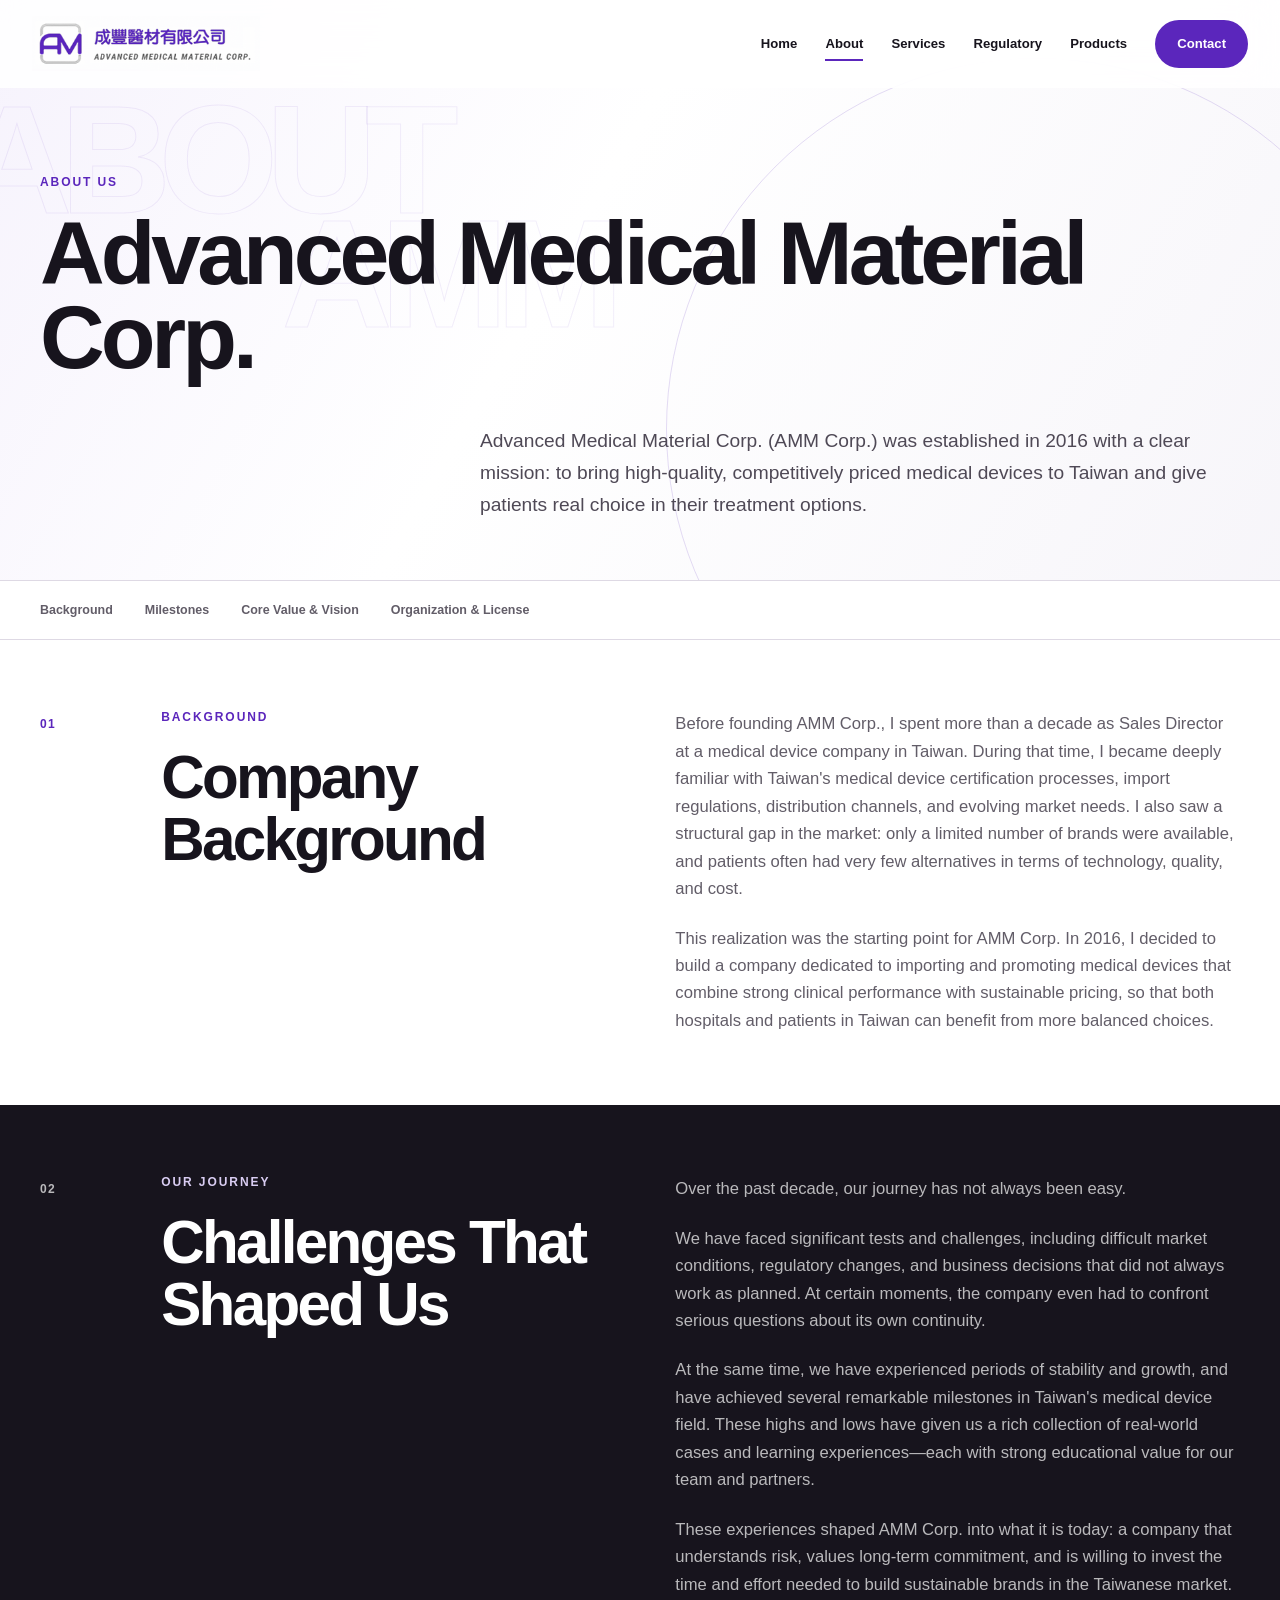
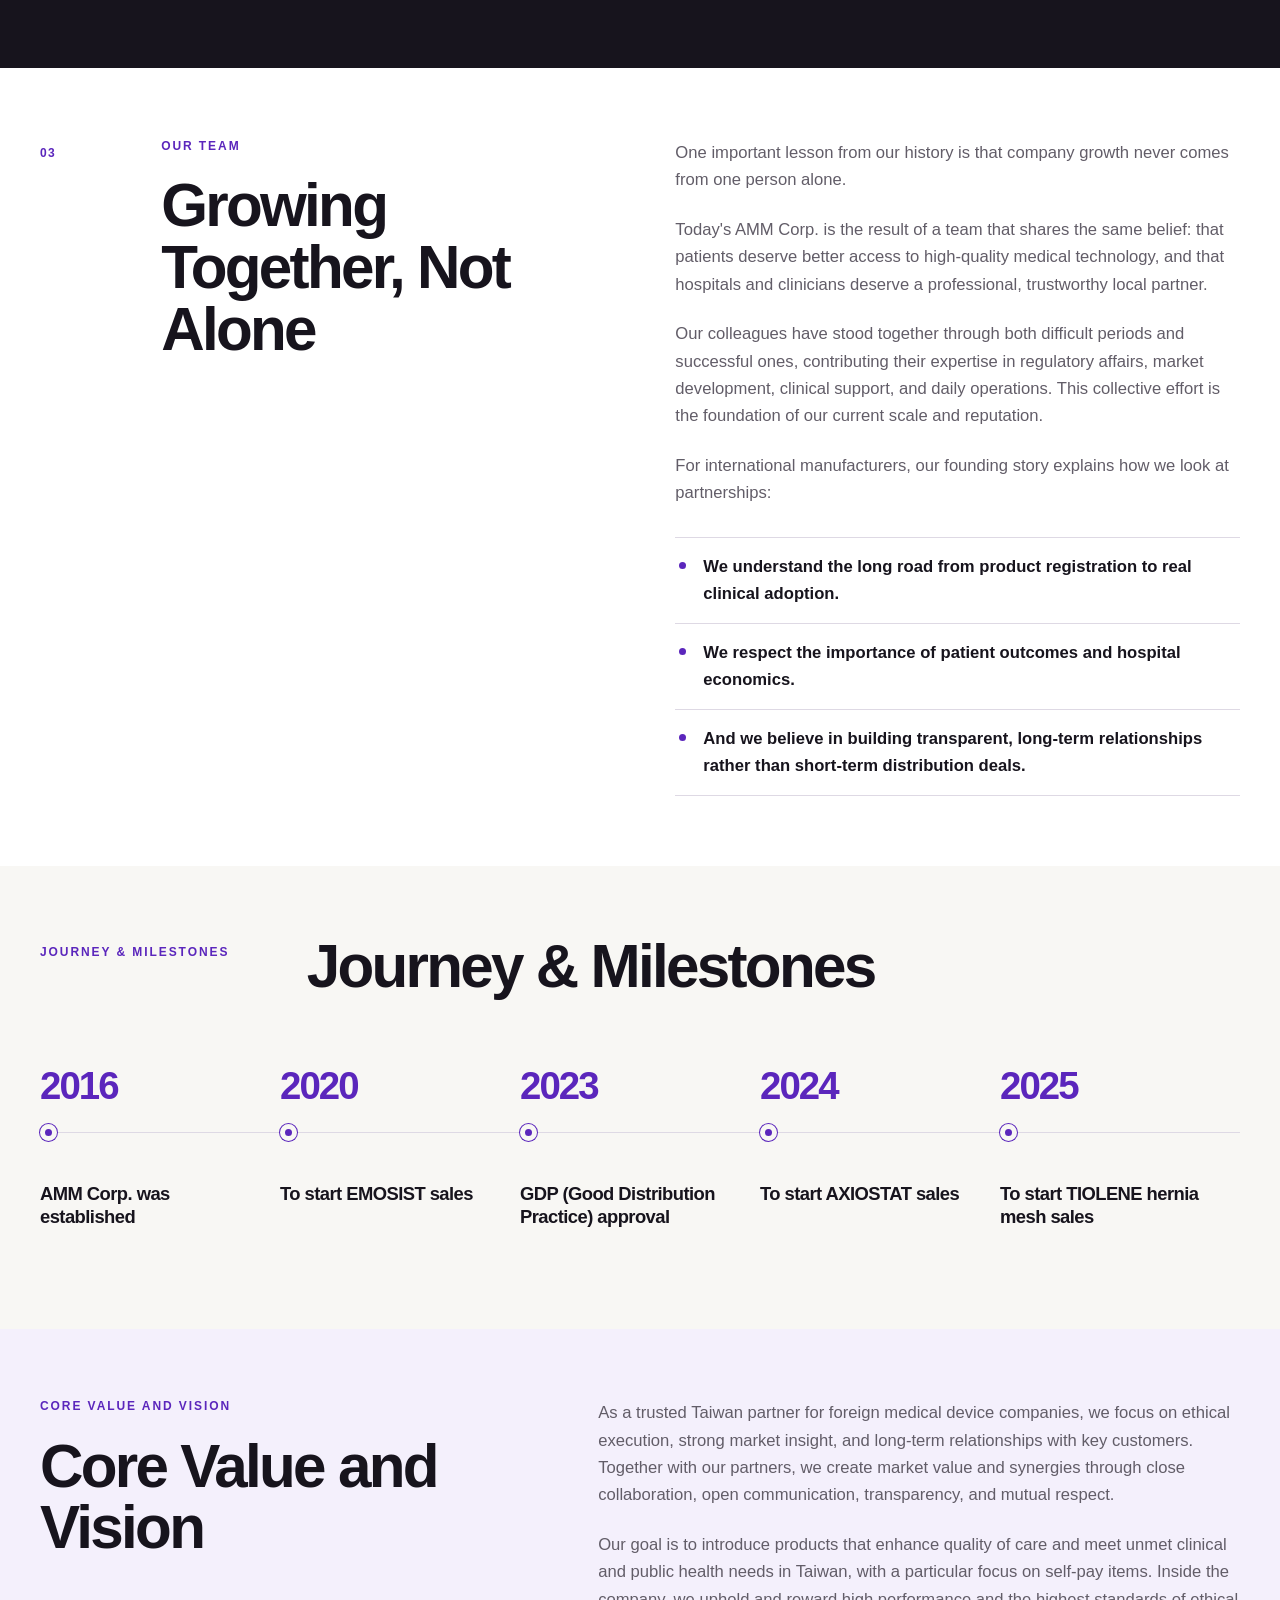
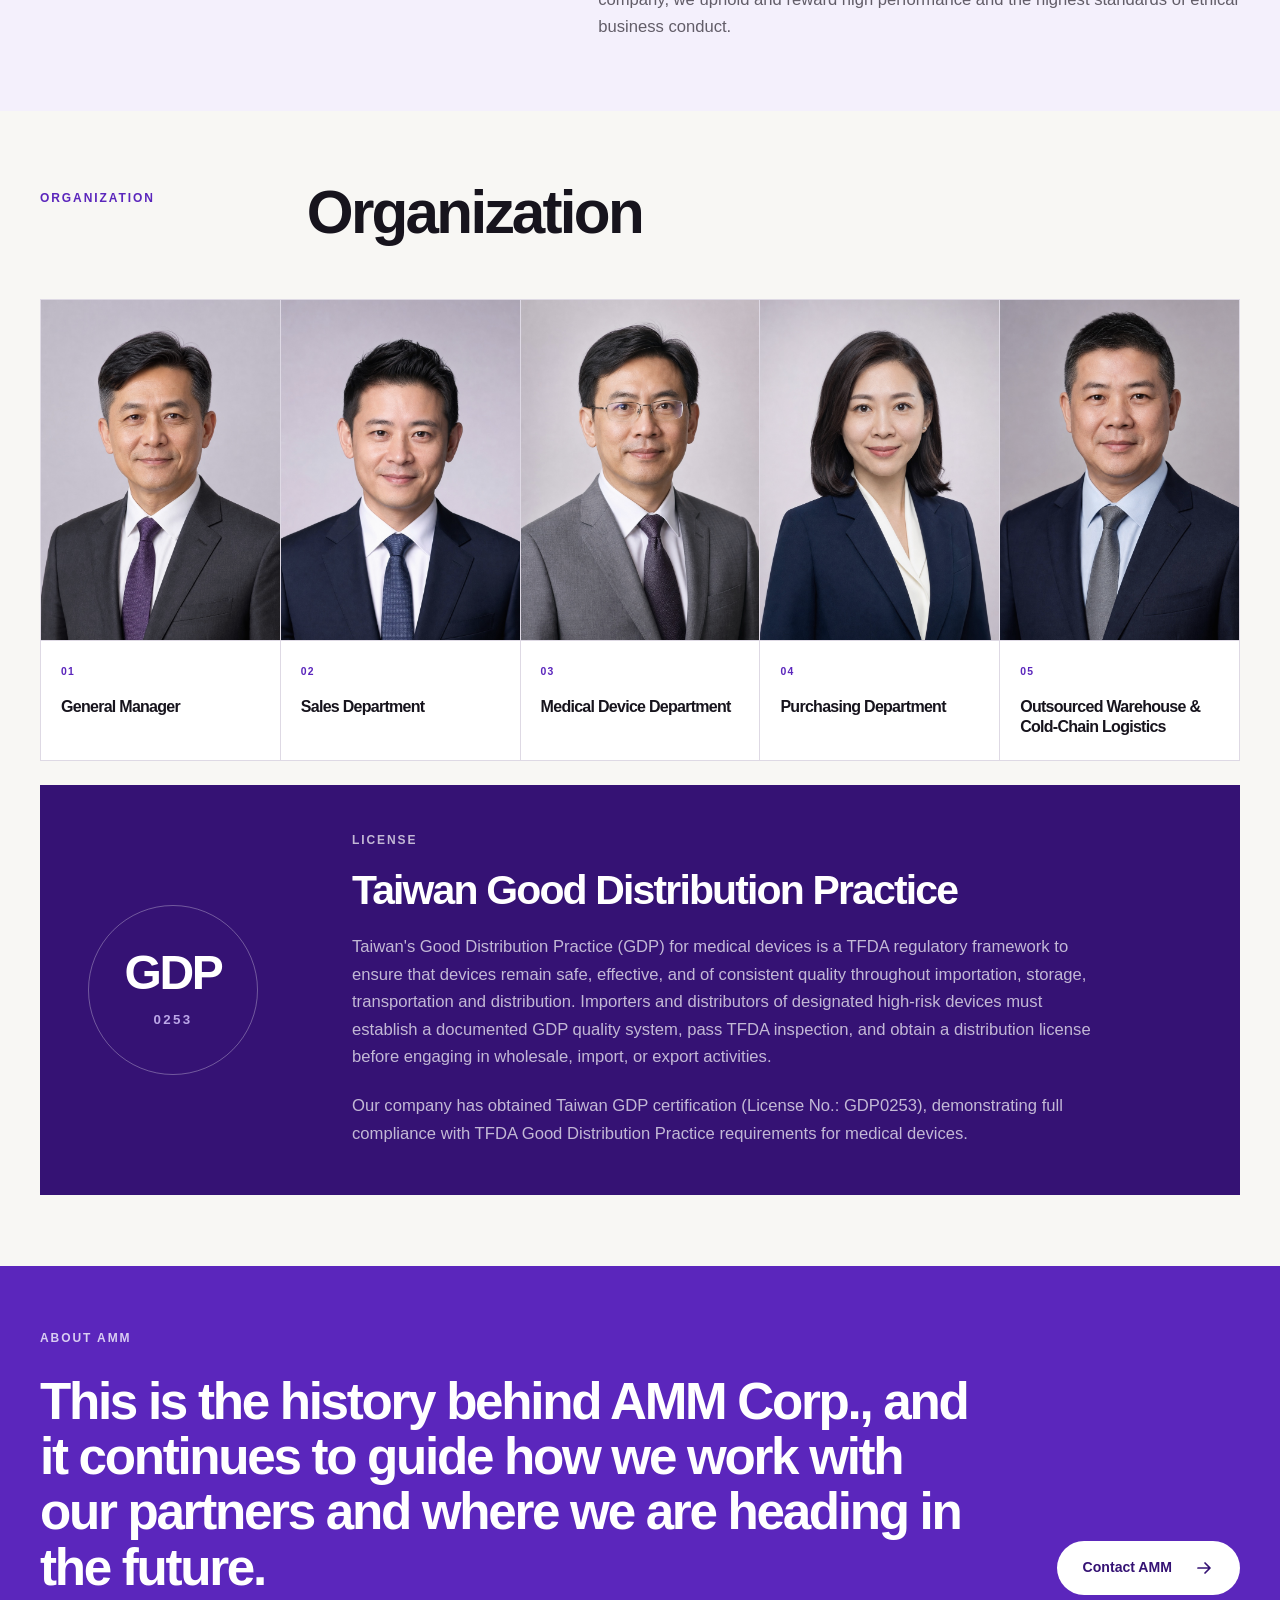
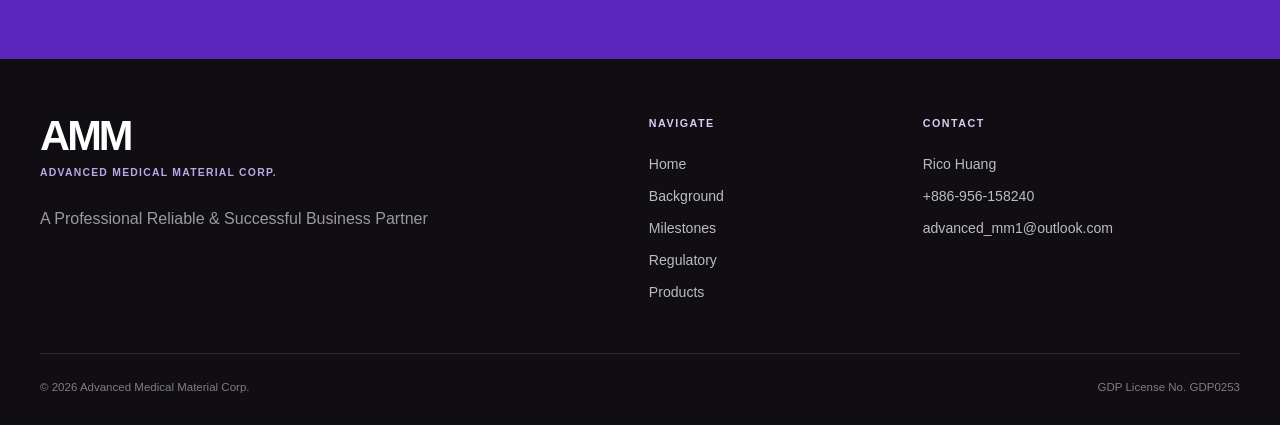
==== site/about.html @ 3550eadd "Initial AMM corporate website" ====
<!doctype html>
<html lang="en">
  <head>
    <meta charset="UTF-8" />
    <meta name="viewport" content="width=device-width, initial-scale=1" />
    <meta
      name="description"
      content="Advanced Medical Material Corp. was established in 2016 to bring high-quality, competitively priced medical devices to Taiwan."
    />
    <title>About Advanced Medical Material Corp.</title>
    <link rel="stylesheet" href="styles.css?v=20260719e" />
    <script src="script.js" defer></script>
  </head>
  <body class="about-page compact-site">
    <a class="skip-link" href="#main-content">Skip to content</a>

    <header class="site-header" data-header>
      <div class="header-inner">
        <a class="brand" href="index.html" aria-label="AMM home">
          <img src="assets/amm-logo.png" alt="Advanced Medical Material Corp." width="338" height="83" />
        </a>

        <button
          class="menu-toggle"
          type="button"
          aria-expanded="false"
          aria-controls="primary-navigation"
          data-menu-toggle
        >
          <span>Menu</span>
          <span class="menu-icon" aria-hidden="true"><i></i><i></i></span>
        </button>

        <nav id="primary-navigation" class="primary-nav" aria-label="Primary navigation" data-navigation>
          <a href="index.html">Home</a>
          <a href="about.html" aria-current="page">About</a>
          <a href="services.html">Services</a>
          <a href="regulatory.html">Regulatory</a>
          <a href="products.html">Products</a>
          <a class="nav-cta" href="#contact">Contact</a>
        </nav>
      </div>
    </header>

    <main id="main-content">
      <section class="hero hero-about compact-about-hero" aria-labelledby="about-title">
        <div class="hero-watermark hero-watermark-about" aria-hidden="true">
          <span>ABOUT</span>
          <span>AMM</span>
        </div>
        <div class="content-shell about-hero-inner">
          <p class="eyebrow reveal">About Us</p>
          <h1 id="about-title" class="reveal">Advanced Medical Material Corp.</h1>
          <p class="hero-lead reveal">
            Advanced Medical Material Corp. (AMM Corp.) was established in 2016 with a clear mission: to bring high-quality, competitively priced medical devices to Taiwan and give patients real choice in their treatment options.
          </p>
        </div>
      </section>

      <nav class="anchor-nav" aria-label="About page sections">
        <div class="content-shell">
          <a href="#background">Background</a>
          <a href="#milestones">Milestones</a>
          <a href="#values">Core Value &amp; Vision</a>
          <a href="#organization">Organization &amp; License</a>
        </div>
      </nav>

      <section id="background" class="section compact-section source-story-section">
        <div class="content-shell source-story-grid">
          <div class="section-index reveal" aria-hidden="true">01</div>
          <div class="story-heading reveal">
            <p class="eyebrow">Background</p>
            <h2>Company Background</h2>
          </div>
          <div class="source-prose reveal">
            <p>
              Before founding AMM Corp., I spent more than a decade as Sales Director at a medical device company in Taiwan. During that time, I became deeply familiar with Taiwan's medical device certification processes, import regulations, distribution channels, and evolving market needs. I also saw a structural gap in the market: only a limited number of brands were available, and patients often had very few alternatives in terms of technology, quality, and cost.
            </p>
            <p>
              This realization was the starting point for AMM Corp. In 2016, I decided to build a company dedicated to importing and promoting medical devices that combine strong clinical performance with sustainable pricing, so that both hospitals and patients in Taiwan can benefit from more balanced choices.
            </p>
          </div>
        </div>
      </section>

      <section class="section compact-section section-challenges-source">
        <div class="content-shell source-story-grid">
          <div class="section-index reveal" aria-hidden="true">02</div>
          <div class="story-heading reveal">
            <p class="eyebrow eyebrow-light">Our Journey</p>
            <h2>Challenges That Shaped Us</h2>
          </div>
          <div class="source-prose reveal">
            <p>Over the past decade, our journey has not always been easy.</p>
            <p>
              We have faced significant tests and challenges, including difficult market conditions, regulatory changes, and business decisions that did not always work as planned. At certain moments, the company even had to confront serious questions about its own continuity.
            </p>
            <p>
              At the same time, we have experienced periods of stability and growth, and have achieved several remarkable milestones in Taiwan's medical device field. These highs and lows have given us a rich collection of real-world cases and learning experiences—each with strong educational value for our team and partners.
            </p>
            <p>
              These experiences shaped AMM Corp. into what it is today: a company that understands risk, values long-term commitment, and is willing to invest the time and effort needed to build sustainable brands in the Taiwanese market.
            </p>
          </div>
        </div>
      </section>

      <section class="section compact-section source-together-section">
        <div class="content-shell source-story-grid">
          <div class="section-index reveal" aria-hidden="true">03</div>
          <div class="story-heading reveal">
            <p class="eyebrow">Our Team</p>
            <h2>Growing Together, Not Alone</h2>
          </div>
          <div class="source-prose reveal">
            <p>One important lesson from our history is that company growth never comes from one person alone.</p>
            <p>
              Today's AMM Corp. is the result of a team that shares the same belief: that patients deserve better access to high-quality medical technology, and that hospitals and clinicians deserve a professional, trustworthy local partner.
            </p>
            <p>
              Our colleagues have stood together through both difficult periods and successful ones, contributing their expertise in regulatory affairs, market development, clinical support, and daily operations. This collective effort is the foundation of our current scale and reputation.
            </p>
            <p>For international manufacturers, our founding story explains how we look at partnerships:</p>
            <ul class="source-points">
              <li>We understand the long road from product registration to real clinical adoption.</li>
              <li>We respect the importance of patient outcomes and hospital economics.</li>
              <li>And we believe in building transparent, long-term relationships rather than short-term distribution deals.</li>
            </ul>
          </div>
        </div>
      </section>

      <section id="milestones" class="section compact-section section-milestones">
        <div class="content-shell">
          <div class="compact-heading reveal">
            <p class="eyebrow">Journey &amp; Milestones</p>
            <h2>Journey &amp; Milestones</h2>
          </div>

          <ol class="timeline compact-timeline">
            <li class="reveal"><span class="timeline-year">2016</span><div><h3>AMM Corp. was established</h3></div></li>
            <li class="reveal"><span class="timeline-year">2020</span><div><h3>To start EMOSIST sales</h3></div></li>
            <li class="reveal"><span class="timeline-year">2023</span><div><h3>GDP (Good Distribution Practice) approval</h3></div></li>
            <li class="reveal"><span class="timeline-year">2024</span><div><h3>To start AXIOSTAT sales</h3></div></li>
            <li class="reveal"><span class="timeline-year">2025</span><div><h3>To start TIOLENE hernia mesh sales</h3></div></li>
          </ol>
        </div>
      </section>

      <section id="values" class="section compact-section source-values-section">
        <div class="content-shell source-values-grid">
          <div class="values-heading reveal">
            <p class="eyebrow">Core Value and Vision</p>
            <h2>Core Value and Vision</h2>
          </div>
          <div class="source-prose reveal">
            <p>
              As a trusted Taiwan partner for foreign medical device companies, we focus on ethical execution, strong market insight, and long-term relationships with key customers. Together with our partners, we create market value and synergies through close collaboration, open communication, transparency, and mutual respect.
            </p>
            <p>
              Our goal is to introduce products that enhance quality of care and meet unmet clinical and public health needs in Taiwan, with a particular focus on self-pay items. Inside the company, we uphold and reward high performance and the highest standards of ethical business conduct.
            </p>
          </div>
        </div>
      </section>

      <section id="organization" class="section compact-section section-organization-source">
        <div class="content-shell">
          <div class="compact-heading reveal">
            <p class="eyebrow">Organization</p>
            <h2>Organization</h2>
          </div>

          <div class="source-organization-grid reveal" aria-label="AMM organization">
            <article class="organization-person-card">
              <img src="assets/team/general-manager.jpg" alt="Representative professional portrait for the General Manager" width="800" height="1200" loading="lazy" />
              <div><span>01</span><h3>General Manager</h3></div>
            </article>
            <article class="organization-person-card">
              <img src="assets/team/sales-manager.jpg" alt="Representative professional portrait for the Sales Department" width="800" height="1200" loading="lazy" />
              <div><span>02</span><h3>Sales Department</h3></div>
            </article>
            <article class="organization-person-card">
              <img src="assets/team/medical-device-manager.jpg" alt="Representative professional portrait for the Medical Device Department" width="800" height="1200" loading="lazy" />
              <div><span>03</span><h3>Medical Device Department</h3></div>
            </article>
            <article class="organization-person-card">
              <img src="assets/team/purchasing-manager.jpg" alt="Representative professional portrait for the Purchasing Department" width="800" height="1200" loading="lazy" />
              <div><span>04</span><h3>Purchasing Department</h3></div>
            </article>
            <article class="organization-person-card">
              <img src="assets/team/logistics-manager.jpg" alt="Representative professional portrait for Outsourced Warehouse and Cold-Chain Logistics" width="800" height="1200" loading="lazy" />
              <div><span>05</span><h3>Outsourced Warehouse &amp; Cold-Chain Logistics</h3></div>
            </article>
          </div>

          <article class="license-panel reveal">
            <div class="gdp-mark"><span>GDP</span><small>0253</small></div>
            <div class="source-prose">
              <p class="eyebrow eyebrow-light">License</p>
              <h3>Taiwan Good Distribution Practice</h3>
              <p>
                Taiwan's Good Distribution Practice (GDP) for medical devices is a TFDA regulatory framework to ensure that devices remain safe, effective, and of consistent quality throughout importation, storage, transportation and distribution. Importers and distributors of designated high-risk devices must establish a documented GDP quality system, pass TFDA inspection, and obtain a distribution license before engaging in wholesale, import, or export activities.
              </p>
              <p>
                Our company has obtained Taiwan GDP certification (License No.: GDP0253), demonstrating full compliance with TFDA Good Distribution Practice requirements for medical devices.
              </p>
            </div>
          </article>
        </div>
      </section>

      <section class="section compact-contact">
        <div class="content-shell compact-contact-inner reveal">
          <p class="eyebrow eyebrow-light">About AMM</p>
          <h2>This is the history behind AMM Corp., and it continues to guide how we work with our partners and where we are heading in the future.</h2>
          <a class="button button-light" href="mailto:advanced_mm1@outlook.com">
            <span>Contact AMM</span>
            <svg viewBox="0 0 20 20" aria-hidden="true"><path d="M4 10h11M11 5l5 5-5 5" /></svg>
          </a>
        </div>
      </section>
    </main>

    <footer id="contact" class="site-footer compact-footer">
      <div class="content-shell footer-grid">
        <div class="footer-brand">
          <div class="footer-wordmark" aria-label="Advanced Medical Material Corp.">
            <strong>AMM</strong>
            <span>Advanced Medical Material Corp.</span>
          </div>
          <p>A Professional Reliable &amp; Successful Business Partner</p>
        </div>
        <div class="footer-links">
          <p class="footer-label">Navigate</p>
          <a href="index.html">Home</a>
          <a href="#background">Background</a>
          <a href="#milestones">Milestones</a>
          <a href="regulatory.html">Regulatory</a>
          <a href="products.html">Products</a>
        </div>
        <div class="footer-contact">
          <p class="footer-label">Contact</p>
          <p>Rico Huang</p>
          <a href="tel:+886956158240">+886-956-158240</a>
          <a href="mailto:advanced_mm1@outlook.com">advanced_mm1@outlook.com</a>
        </div>
      </div>
      <div class="content-shell footer-bottom">
        <span>© <span data-year></span> Advanced Medical Material Corp.</span>
        <span>GDP License No. GDP0253</span>
      </div>
    </footer>
  </body>
</html>
---- site/styles.css ----
:root {
  --brand: #5b26bc;
  --brand-deep: #351274;
  --brand-soft: #bca7e8;
  --brand-pale: #f4f0fc;
  --silver: #c7c7c7;
  --ink: #17141d;
  --muted: #625d68;
  --line: #ded9e4;
  --surface: #ffffff;
  --surface-soft: #f8f7f4;
  --container: 1240px;
  --header-height: 88px;
  --ease: cubic-bezier(0.22, 1, 0.36, 1);
}

*,
*::before,
*::after {
  box-sizing: border-box;
}

html {
  scroll-behavior: smooth;
  scroll-padding-top: calc(var(--header-height) + 40px);
}

body {
  margin: 0;
  overflow-x: hidden;
  background: var(--surface);
  color: var(--ink);
  font-family: "Inter Tight", "Aptos", "Helvetica Neue", Arial, sans-serif;
  font-size: 16px;
  line-height: 1.65;
  text-rendering: optimizeLegibility;
  -webkit-font-smoothing: antialiased;
}

body.menu-open {
  overflow: hidden;
}

img,
svg {
  display: block;
  max-width: 100%;
}

a {
  color: inherit;
  text-decoration: none;
}

button,
a {
  -webkit-tap-highlight-color: transparent;
}

button {
  color: inherit;
  font: inherit;
}

:focus-visible {
  outline: 3px solid var(--brand-soft);
  outline-offset: 4px;
}

h1,
h2,
h3,
p {
  margin-top: 0;
}

h1,
h2,
h3 {
  line-height: 1.03;
  letter-spacing: -0.045em;
}

p {
  color: var(--muted);
}

.skip-link {
  position: fixed;
  z-index: 1000;
  top: 12px;
  left: 12px;
  padding: 10px 16px;
  transform: translateY(-150%);
  border-radius: 999px;
  background: var(--ink);
  color: #fff;
  transition: transform 180ms ease;
}

.skip-link:focus {
  transform: translateY(0);
}

.content-shell {
  width: min(calc(100% - 80px), var(--container));
  margin-inline: auto;
}

.section {
  position: relative;
  padding-block: clamp(96px, 10vw, 160px);
}

.eyebrow {
  margin-bottom: 22px;
  color: var(--brand);
  font-size: 0.75rem;
  font-weight: 750;
  letter-spacing: 0.16em;
  line-height: 1.2;
  text-transform: uppercase;
}

.eyebrow-light {
  color: #d9cdf2;
}

.lead-copy {
  color: var(--ink);
  font-size: clamp(1.2rem, 2vw, 1.55rem);
  font-weight: 560;
  line-height: 1.5;
  letter-spacing: -0.02em;
}

.highlight {
  display: inline;
  padding-inline: 0.05em;
  background: linear-gradient(90deg, var(--brand-deep), var(--brand));
  box-decoration-break: clone;
  color: #fff;
  -webkit-box-decoration-break: clone;
}

.site-header {
  position: fixed;
  z-index: 100;
  top: 0;
  right: 0;
  left: 0;
  height: var(--header-height);
  border-bottom: 1px solid transparent;
  background: rgba(255, 255, 255, 0.86);
  backdrop-filter: blur(18px);
  transition: height 240ms ease, border-color 240ms ease, box-shadow 240ms ease;
}

.site-header.is-scrolled {
  height: 76px;
  border-color: rgba(23, 20, 29, 0.08);
  box-shadow: 0 10px 35px rgba(42, 23, 70, 0.04);
}

.header-inner {
  display: flex;
  align-items: center;
  justify-content: space-between;
  width: min(calc(100% - 64px), 1380px);
  height: 100%;
  margin-inline: auto;
  gap: 32px;
}

.brand {
  display: flex;
  align-items: center;
  flex: 0 0 auto;
  width: 176px;
  height: 64px;
  overflow: hidden;
}

.brand img {
  width: 170px;
  height: auto;
}

.primary-nav {
  display: flex;
  align-items: center;
  justify-content: flex-end;
  gap: clamp(16px, 1.7vw, 30px);
  font-size: 0.82rem;
  font-weight: 650;
}

.primary-nav > a:not(.nav-cta) {
  position: relative;
  display: grid;
  min-height: 44px;
  place-items: center;
  white-space: nowrap;
}

.primary-nav > a:not(.nav-cta)::after {
  position: absolute;
  right: 0;
  bottom: 5px;
  left: 0;
  height: 2px;
  content: "";
  transform: scaleX(0);
  transform-origin: right;
  background: var(--brand);
  transition: transform 220ms var(--ease);
}

.primary-nav > a:hover::after,
.primary-nav > a[aria-current="page"]::after {
  transform: scaleX(1);
  transform-origin: left;
}

.nav-cta {
  display: inline-flex;
  align-items: center;
  justify-content: center;
  min-height: 48px;
  padding: 0 22px;
  border-radius: 999px;
  background: var(--brand);
  color: #fff;
  transition: background 200ms ease, transform 200ms ease;
}

.nav-cta:hover {
  transform: translateY(-2px);
  background: var(--brand-deep);
}

.menu-toggle {
  display: none;
  align-items: center;
  justify-content: center;
  min-width: 64px;
  min-height: 48px;
  padding: 0;
  border: 0;
  background: transparent;
  cursor: pointer;
  font-size: 0.75rem;
  font-weight: 700;
  gap: 10px;
}

.menu-icon {
  position: relative;
  width: 22px;
  height: 14px;
}

.menu-icon i {
  position: absolute;
  left: 0;
  width: 22px;
  height: 2px;
  background: currentColor;
  transition: transform 220ms ease, top 220ms ease;
}

.menu-icon i:first-child { top: 2px; }
.menu-icon i:last-child { top: 10px; }
.menu-toggle[aria-expanded="true"] .menu-icon i:first-child { top: 6px; transform: rotate(45deg); }
.menu-toggle[aria-expanded="true"] .menu-icon i:last-child { top: 6px; transform: rotate(-45deg); }

.hero {
  position: relative;
  isolation: isolate;
  overflow: hidden;
  background:
    linear-gradient(120deg, rgba(244, 240, 252, 0.82), rgba(255, 255, 255, 0.88) 44%, rgba(238, 235, 244, 0.48)),
    var(--surface);
}

.hero-home {
  display: flex;
  min-height: 100svh;
  padding-top: var(--header-height);
}

.hero-home::after,
.hero-about::after {
  position: absolute;
  z-index: -1;
  top: 10%;
  right: -10%;
  width: 58vw;
  height: 58vw;
  max-width: 850px;
  max-height: 850px;
  border: 1px solid rgba(91, 38, 188, 0.16);
  border-radius: 50%;
  content: "";
}

.hero-watermark {
  position: absolute;
  z-index: -1;
  top: 11%;
  left: -1vw;
  display: flex;
  flex-direction: column;
  color: transparent;
  font-size: clamp(5rem, 13vw, 13.5rem);
  font-weight: 800;
  letter-spacing: -0.08em;
  line-height: 0.74;
  opacity: 0.7;
  -webkit-text-stroke: 1px rgba(91, 38, 188, 0.11);
}

.hero-watermark span:last-child {
  margin-left: 25vw;
}

.hero-inner {
  display: grid;
  align-items: center;
  grid-template-columns: minmax(0, 1.15fr) minmax(360px, 0.85fr);
  gap: clamp(40px, 7vw, 112px);
  padding-block: 10vh 9vh;
}

.hero-copy {
  position: relative;
  z-index: 2;
  max-width: 800px;
}

.hero-copy h1,
.about-hero-inner h1 {
  margin-bottom: 34px;
  font-size: clamp(3.5rem, 7.4vw, 7.5rem);
  font-weight: 780;
  line-height: 0.94;
}

.hero-copy h1 .highlight,
.about-hero-inner h1 .highlight {
  display: table;
  margin-top: 0.13em;
}

.hero-lead {
  max-width: 690px;
  margin-bottom: 38px;
  color: #4f4956;
  font-size: clamp(1.05rem, 1.5vw, 1.28rem);
  line-height: 1.65;
}

.hero-actions {
  display: flex;
  align-items: center;
  flex-wrap: wrap;
  gap: 24px;
}

.button {
  display: inline-flex;
  align-items: center;
  justify-content: center;
  min-height: 54px;
  padding: 0 25px;
  border: 1px solid transparent;
  border-radius: 999px;
  cursor: pointer;
  font-size: 0.88rem;
  font-weight: 720;
  gap: 22px;
  transition: transform 220ms var(--ease), background 220ms ease, color 220ms ease;
}

.button svg {
  width: 20px;
  height: 20px;
  fill: none;
  stroke: currentColor;
  stroke-linecap: round;
  stroke-linejoin: round;
  stroke-width: 1.7;
  transition: transform 220ms var(--ease);
}

.button:hover {
  transform: translateY(-2px);
}

.button:hover svg {
  transform: translateX(4px);
}

.button-primary {
  background: var(--brand);
  color: #fff;
}

.button-primary:hover {
  background: var(--brand-deep);
}

.button-light {
  border-color: rgba(255,255,255,0.3);
  background: #fff;
  color: var(--brand-deep);
}

.button-light:hover {
  background: var(--brand-pale);
}

.button-large {
  min-height: 66px;
  padding-inline: 30px;
}

.text-link {
  position: relative;
  display: inline-flex;
  align-items: center;
  min-height: 44px;
  color: var(--ink);
  font-size: 0.88rem;
  font-weight: 700;
}

.text-link::after {
  position: absolute;
  right: 0;
  bottom: 6px;
  left: 0;
  height: 1px;
  content: "";
  background: currentColor;
  transition: transform 220ms var(--ease);
  transform-origin: left;
}

.text-link:hover::after {
  transform: scaleX(0.55);
}

.hero-emblem {
  position: relative;
  justify-self: center;
  width: clamp(330px, 34vw, 520px);
  aspect-ratio: 1;
}

.emblem-core {
  position: absolute;
  z-index: 3;
  inset: 24%;
  display: flex;
  align-items: center;
  justify-content: center;
  flex-direction: column;
  border: 1px solid rgba(91, 38, 188, 0.28);
  border-radius: 28%;
  background: rgba(255, 255, 255, 0.82);
  box-shadow: 0 30px 70px rgba(60, 26, 118, 0.12);
  backdrop-filter: blur(12px);
  transform: rotate(-6deg);
}

.emblem-core span {
  color: var(--brand);
  font-size: clamp(3.4rem, 7vw, 6.4rem);
  font-weight: 800;
  letter-spacing: -0.09em;
  line-height: 0.9;
}

.emblem-core small {
  margin-top: 14px;
  color: var(--muted);
  font-size: 0.62rem;
  font-weight: 700;
  letter-spacing: 0.16em;
  text-transform: uppercase;
}

.emblem-orbit {
  position: absolute;
  border: 1px solid rgba(91, 38, 188, 0.2);
  border-radius: 46% 54% 44% 56%;
}

.orbit-one { inset: 5%; transform: rotate(16deg); }
.orbit-two { inset: 13%; border-style: dashed; transform: rotate(-20deg); }

.emblem-note {
  position: absolute;
  z-index: 4;
  padding: 8px 11px;
  border: 1px solid rgba(91,38,188,0.18);
  border-radius: 999px;
  background: rgba(255,255,255,0.85);
  color: var(--brand-deep);
  font-size: 0.58rem;
  font-weight: 800;
  letter-spacing: 0.13em;
}

.note-one { top: 15%; right: 8%; }
.note-two { bottom: 14%; left: 2%; }
.note-three { right: 0; bottom: 25%; }

.scroll-cue {
  position: absolute;
  z-index: 3;
  bottom: 24px;
  left: 50%;
  display: flex;
  align-items: center;
  flex-direction: column;
  min-width: 48px;
  min-height: 56px;
  transform: translateX(-50%);
  color: var(--muted);
  font-size: 0.62rem;
  font-weight: 700;
  letter-spacing: 0.14em;
  text-transform: uppercase;
  gap: 8px;
}

.scroll-cue i {
  width: 1px;
  height: 25px;
  background: var(--brand);
}

.intro-grid,
.story-grid {
  display: grid;
  grid-template-columns: 70px minmax(0, 0.95fr) minmax(360px, 0.75fr);
  gap: clamp(32px, 5vw, 82px);
}

.section-index {
  padding-top: 5px;
  color: var(--brand);
  font-size: 0.75rem;
  font-weight: 750;
  letter-spacing: 0.12em;
}

.intro-heading h2,
.story-heading h2,
.section-heading-row h2,
.market-copy h2,
.case-title h2,
.values-heading h2,
.organization-intro h2,
.proof-intro h2,
.cta-inner h2 {
  margin-bottom: 0;
  font-size: clamp(2.75rem, 5.2vw, 5.6rem);
  font-weight: 750;
}

.intro-copy,
.story-copy {
  align-self: end;
  max-width: 620px;
}

.intro-copy p:last-of-type {
  margin-bottom: 24px;
}

.visual-ribbon {
  display: grid;
  grid-template-columns: repeat(3, 1fr);
}

.visual-panel {
  position: relative;
  display: flex;
  min-height: 520px;
  padding: clamp(38px, 5vw, 72px);
  justify-content: flex-end;
  flex-direction: column;
  overflow: hidden;
}

.visual-panel h3 {
  position: relative;
  z-index: 2;
  margin-bottom: 16px;
  font-size: clamp(2rem, 3vw, 3.2rem);
  font-weight: 730;
}

.visual-panel p {
  position: relative;
  z-index: 2;
  max-width: 440px;
  margin-bottom: 0;
}

.visual-purple {
  background: var(--brand);
  color: #fff;
}

.visual-purple p,
.visual-dark p { color: rgba(255,255,255,0.76); }

.visual-light { background: var(--brand-pale); }
.visual-dark { background: var(--ink); color: #fff; }

.panel-number {
  position: absolute;
  top: 36px;
  left: 40px;
  font-size: 0.75rem;
  font-weight: 700;
  letter-spacing: 0.14em;
}

.line-graphic,
.circle-graphic,
.growth-graphic {
  position: absolute;
  top: 7%;
  right: 5%;
  left: 5%;
  height: 52%;
}

.line-graphic i {
  position: absolute;
  display: block;
  height: 1px;
  background: rgba(255,255,255,0.45);
  transform-origin: left;
}

.line-graphic i:nth-child(1) { top: 25%; left: 10%; width: 65%; transform: rotate(18deg); }
.line-graphic i:nth-child(2) { top: 62%; left: 24%; width: 65%; transform: rotate(-24deg); }
.line-graphic i:nth-child(3) { top: 12%; right: 20%; width: 1px; height: 88%; }

.circle-graphic i {
  position: absolute;
  display: block;
  border: 1px solid rgba(91,38,188,0.3);
  border-radius: 50%;
}

.circle-graphic i:first-child { top: 4%; left: 12%; width: 210px; height: 210px; }
.circle-graphic i:last-child { top: 28%; right: 4%; width: 155px; height: 155px; background: var(--brand-soft); opacity: 0.5; }

.growth-graphic {
  display: flex;
  align-items: end;
  padding: 10%;
  gap: 9%;
}

.growth-graphic i {
  display: block;
  flex: 1;
  border-radius: 8px 8px 0 0;
  background: linear-gradient(to top, var(--brand), var(--brand-soft));
}

.growth-graphic i:nth-child(1) { height: 25%; }
.growth-graphic i:nth-child(2) { height: 42%; }
.growth-graphic i:nth-child(3) { height: 65%; }
.growth-graphic i:nth-child(4) { height: 88%; }

.section-services {
  background: var(--surface-soft);
}

.section-heading-row {
  display: grid;
  align-items: end;
  grid-template-columns: minmax(0, 1.25fr) minmax(300px, 0.55fr);
  margin-bottom: clamp(64px, 8vw, 112px);
  gap: 70px;
}

.section-heading-row > p {
  max-width: 480px;
  margin-bottom: 0;
  font-size: 1.05rem;
}

.lifecycle-grid {
  display: grid;
  grid-template-columns: repeat(3, 1fr);
  border-top: 1px solid var(--line);
  border-bottom: 1px solid var(--line);
}

.phase-card {
  min-height: 440px;
  padding: 40px clamp(26px, 3vw, 46px) 46px;
  border-right: 1px solid var(--line);
}

.phase-card:last-child { border-right: 0; }

.phase-featured {
  background: var(--brand);
  color: #fff;
}

.phase-topline {
  display: flex;
  align-items: center;
  justify-content: space-between;
  margin-bottom: 82px;
}

.phase-topline span {
  color: var(--brand);
  font-size: 2.6rem;
  font-weight: 300;
}

.phase-topline small {
  font-size: 0.62rem;
  font-weight: 750;
  letter-spacing: 0.14em;
}

.phase-featured .phase-topline span,
.phase-featured .phase-topline small { color: #fff; }

.phase-card h3 {
  margin-bottom: 24px;
  font-size: clamp(1.9rem, 3vw, 2.8rem);
  font-weight: 720;
}

.phase-card ul {
  margin: 0;
  padding: 0;
  list-style: none;
}

.phase-card li {
  position: relative;
  padding: 10px 0 10px 22px;
  border-top: 1px solid var(--line);
  color: var(--muted);
}

.phase-card li::before {
  position: absolute;
  top: 19px;
  left: 2px;
  width: 6px;
  height: 6px;
  border-radius: 50%;
  background: var(--brand);
  content: "";
}

.phase-featured li {
  border-color: rgba(255,255,255,0.25);
  color: rgba(255,255,255,0.84);
}

.phase-featured li::before { background: #fff; }

.section-proof {
  overflow: hidden;
  background: var(--brand-deep);
  color: #fff;
}

.proof-watermark {
  position: absolute;
  top: -0.27em;
  right: -0.04em;
  color: transparent;
  font-size: clamp(8rem, 24vw, 23rem);
  font-weight: 800;
  letter-spacing: -0.08em;
  line-height: 1;
  opacity: 0.2;
  -webkit-text-stroke: 1px #fff;
}

.proof-intro {
  position: relative;
  max-width: 840px;
  margin-bottom: 90px;
}

.stats-grid {
  position: relative;
  display: grid;
  grid-template-columns: repeat(4, 1fr);
  border-top: 1px solid rgba(255,255,255,0.25);
}

.stat {
  min-height: 220px;
  padding: 34px 24px 24px 0;
  border-right: 1px solid rgba(255,255,255,0.25);
}

.stat:not(:first-child) { padding-left: 30px; }
.stat:last-child { border-right: 0; }

.stat-value {
  display: block;
  margin-bottom: 34px;
  font-size: clamp(2.6rem, 5vw, 5.3rem);
  font-weight: 720;
  letter-spacing: -0.06em;
  line-height: 1;
}

.stat p {
  max-width: 230px;
  margin-bottom: 0;
  color: rgba(255,255,255,0.72);
  font-size: 0.88rem;
}

.data-note {
  margin: 28px 0 0;
  color: rgba(255,255,255,0.48);
  font-size: 0.72rem;
}

.market-grid {
  display: grid;
  align-items: center;
  grid-template-columns: minmax(360px, 0.8fr) minmax(0, 1fr);
  gap: clamp(60px, 10vw, 150px);
}

.market-map {
  position: relative;
  min-height: 680px;
  overflow: hidden;
  border-radius: 280px 280px 28px 28px;
  background:
    linear-gradient(rgba(91,38,188,0.08) 1px, transparent 1px),
    linear-gradient(90deg, rgba(91,38,188,0.08) 1px, transparent 1px),
    var(--brand-pale);
  background-size: 36px 36px;
}

.market-map svg {
  position: absolute;
  inset: 10% 14%;
  width: 72%;
  height: 80%;
  overflow: visible;
}

.market-map path:not(.map-line) {
  fill: rgba(91,38,188,0.08);
  stroke: var(--brand);
  stroke-width: 2;
}

.market-map circle { fill: var(--brand); }
.market-map .map-line { fill: none; stroke: rgba(91,38,188,0.45); stroke-width: 1; }

.map-label {
  position: absolute;
  z-index: 2;
  bottom: 28px;
  left: 34px;
  color: var(--brand);
  font-size: 0.72rem;
  font-weight: 800;
  letter-spacing: 0.18em;
}

.market-copy h2 {
  margin-bottom: 34px;
}

.market-copy .lead-copy {
  max-width: 650px;
}

.market-points {
  margin-block: 44px 24px;
  border-top: 1px solid var(--line);
}

.market-points div {
  display: grid;
  align-items: center;
  grid-template-columns: 52px 1fr;
  padding-block: 18px;
  border-bottom: 1px solid var(--line);
}

.market-points span {
  color: var(--brand);
  font-size: 0.72rem;
  font-weight: 720;
}

.market-points p {
  margin: 0;
  color: var(--ink);
  font-weight: 600;
}

.section-case {
  background: var(--surface-soft);
}

.case-grid {
  display: grid;
  grid-template-columns: minmax(280px, 0.6fr) minmax(0, 1.4fr);
  gap: clamp(50px, 8vw, 120px);
}

.case-title h2 {
  font-size: clamp(2.6rem, 4.5vw, 4.7rem);
}

.case-card {
  min-height: 620px;
  padding: clamp(36px, 5vw, 70px);
  border-radius: 0 170px 0 0;
  background: var(--brand);
  color: #fff;
}

.case-card-top {
  display: flex;
  align-items: center;
  justify-content: space-between;
  margin-bottom: 82px;
  padding-bottom: 20px;
  border-bottom: 1px solid rgba(255,255,255,0.28);
  gap: 24px;
}

.case-card-top span {
  font-weight: 720;
}

.case-card-top small {
  font-size: 0.65rem;
  letter-spacing: 0.14em;
}

.case-journey {
  margin-bottom: 65px;
}

.case-journey div {
  display: grid;
  grid-template-columns: 110px 1fr;
  gap: 26px;
}

.case-journey span {
  padding-top: 5px;
  color: #d9cdf2;
  font-size: 0.67rem;
  font-weight: 780;
  letter-spacing: 0.14em;
  text-transform: uppercase;
}

.case-journey p {
  margin: 0;
  color: #fff;
  font-size: clamp(1.1rem, 1.8vw, 1.45rem);
  font-weight: 560;
  line-height: 1.45;
}

.case-journey i {
  display: block;
  width: 1px;
  height: 38px;
  margin: 12px 0 12px 54px;
  background: rgba(255,255,255,0.35);
}

.section-cta {
  padding-block: clamp(80px, 9vw, 128px);
  background: var(--brand);
  color: #fff;
}

.cta-inner {
  display: flex;
  align-items: center;
  justify-content: space-between;
  gap: 50px;
}

.cta-inner h2 {
  max-width: 890px;
}

.site-footer {
  padding: 88px 0 28px;
  background: #100e13;
  color: #fff;
}

.footer-grid {
  display: grid;
  grid-template-columns: 1.5fr 0.55fr 0.9fr;
  padding-bottom: 70px;
  gap: 80px;
}

.footer-wordmark {
  display: flex;
  align-items: flex-start;
  flex-direction: column;
  margin-bottom: 24px;
}

.footer-wordmark strong {
  color: #fff;
  font-size: 2.6rem;
  font-weight: 800;
  letter-spacing: -0.07em;
  line-height: 1;
}

.footer-wordmark span {
  margin-top: 8px;
  color: var(--brand-soft);
  font-size: 0.65rem;
  font-weight: 730;
  letter-spacing: 0.12em;
  text-transform: uppercase;
}

.footer-brand p {
  max-width: 430px;
  color: rgba(255,255,255,0.58);
}

.footer-links,
.footer-contact {
  display: flex;
  align-items: flex-start;
  flex-direction: column;
}

.footer-links a,
.footer-contact a,
.footer-contact > p:not(.footer-label) {
  min-height: 32px;
  margin: 0;
  color: rgba(255,255,255,0.72);
  font-size: 0.88rem;
}

.footer-links a:hover,
.footer-contact a:hover { color: #fff; }

.footer-label {
  margin-bottom: 20px;
  color: #d9cdf2;
  font-size: 0.67rem;
  font-weight: 760;
  letter-spacing: 0.14em;
  text-transform: uppercase;
}

.footer-bottom {
  display: flex;
  justify-content: space-between;
  padding-top: 24px;
  border-top: 1px solid rgba(255,255,255,0.12);
  color: rgba(255,255,255,0.46);
  font-size: 0.72rem;
}

/* About */
.hero-about {
  display: flex;
  min-height: 82svh;
  padding-top: var(--header-height);
}

.hero-watermark-about {
  top: 18%;
  left: -3vw;
  font-size: clamp(5rem, 12vw, 12rem);
}

.about-hero-inner {
  display: flex;
  justify-content: center;
  flex-direction: column;
  padding-block: 12vh 8vh;
}

.about-hero-inner h1 {
  max-width: 1100px;
}

.about-hero-inner .hero-lead {
  max-width: 660px;
  margin: 10px 0 0 auto;
}

.anchor-nav {
  position: sticky;
  z-index: 40;
  top: 76px;
  border-top: 1px solid var(--line);
  border-bottom: 1px solid var(--line);
  background: rgba(255,255,255,0.92);
  backdrop-filter: blur(14px);
  scrollbar-width: none;
}

.anchor-nav::-webkit-scrollbar { display: none; }

.anchor-nav .content-shell {
  display: flex;
  align-items: center;
  min-height: 68px;
  gap: 40px;
}

.anchor-nav a {
  display: grid;
  min-height: 44px;
  place-items: center;
  color: var(--muted);
  font-size: 0.78rem;
  font-weight: 700;
}

.anchor-nav a:hover { color: var(--brand); }

.story-grid {
  margin-bottom: 90px;
}

.story-copy p:not(.lead-copy) {
  max-width: 580px;
}

.story-visual-grid {
  display: grid;
  align-items: stretch;
  grid-template-columns: minmax(0, 1.2fr) minmax(360px, 0.8fr);
  min-height: 600px;
  gap: 24px;
}

.image-placeholder {
  position: relative;
  display: flex;
  justify-content: flex-end;
  flex-direction: column;
  min-height: 600px;
  padding: 40px;
  overflow: hidden;
  background: var(--brand-pale);
}

.placeholder-grid {
  position: absolute;
  inset: 0;
  background:
    linear-gradient(rgba(91,38,188,0.1) 1px, transparent 1px),
    linear-gradient(90deg, rgba(91,38,188,0.1) 1px, transparent 1px);
  background-size: 42px 42px;
}

.placeholder-orbit {
  position: absolute;
  top: 8%;
  right: 8%;
  width: 62%;
  aspect-ratio: 1;
  border: 1px solid rgba(91,38,188,0.32);
  border-radius: 47% 53% 42% 58%;
  transform: rotate(18deg);
}

.placeholder-orbit::after {
  position: absolute;
  inset: 18%;
  border: 1px dashed rgba(91,38,188,0.32);
  border-radius: inherit;
  content: "";
  transform: rotate(-33deg);
}

.image-placeholder > span,
.image-placeholder > p {
  position: relative;
  z-index: 2;
}

.image-placeholder > span {
  color: var(--brand);
  font-size: 0.7rem;
  font-weight: 800;
  letter-spacing: 0.16em;
}

.image-placeholder > p {
  margin: 8px 0 0;
  color: var(--ink);
  font-size: clamp(1.8rem, 3vw, 3.1rem);
  font-weight: 700;
  letter-spacing: -0.04em;
}

.story-quote {
  position: relative;
  display: flex;
  justify-content: flex-end;
  flex-direction: column;
  margin: 0;
  padding: 50px;
  border-radius: 0 150px 0 0;
  background: var(--brand);
  color: #fff;
}

.story-quote > span {
  position: absolute;
  top: 20px;
  left: 38px;
  color: var(--brand-soft);
  font-family: Georgia, serif;
  font-size: 8rem;
  line-height: 1;
}

.story-quote p {
  position: relative;
  z-index: 2;
  margin: 0;
  color: #fff;
  font-size: clamp(1.6rem, 3vw, 3rem);
  font-weight: 650;
  line-height: 1.18;
  letter-spacing: -0.035em;
}

.section-shaping {
  overflow: hidden;
  background: var(--ink);
  color: #fff;
}

.section-shaping::after {
  position: absolute;
  top: -40%;
  right: -10%;
  width: 60vw;
  height: 60vw;
  border: 1px solid rgba(188,167,232,0.24);
  border-radius: 50%;
  content: "";
}

.shaping-grid {
  position: relative;
  z-index: 2;
  display: grid;
  grid-template-columns: 120px minmax(0, 1.25fr) minmax(330px, 0.65fr);
  gap: clamp(32px, 6vw, 90px);
}

.shaping-grid h2 {
  margin: 0;
  font-size: clamp(2.7rem, 5.5vw, 5.8rem);
  font-weight: 730;
}

.shaping-copy {
  align-self: end;
}

.shaping-copy p {
  color: rgba(255,255,255,0.66);
}

.section-milestones {
  background: var(--surface-soft);
}

.timeline {
  position: relative;
  display: grid;
  grid-template-columns: repeat(5, 1fr);
  margin: 0;
  padding: 0;
  list-style: none;
}

.timeline::before {
  position: absolute;
  top: 78px;
  right: 0;
  left: 0;
  height: 1px;
  background: var(--line);
  content: "";
}

.timeline li {
  position: relative;
  padding: 0 25px 0 0;
}

.timeline li::before {
  position: absolute;
  z-index: 2;
  top: 70px;
  left: 0;
  width: 17px;
  height: 17px;
  border: 5px solid var(--surface-soft);
  border-radius: 50%;
  background: var(--brand);
  box-shadow: 0 0 0 1px var(--brand);
  content: "";
}

.timeline-year {
  display: block;
  margin-bottom: 64px;
  color: var(--brand);
  font-size: clamp(2rem, 3vw, 3.25rem);
  font-weight: 730;
  letter-spacing: -0.05em;
}

.timeline small {
  color: var(--muted);
  font-size: 0.62rem;
  font-weight: 760;
  letter-spacing: 0.13em;
}

.timeline h3 {
  min-height: 2.2em;
  margin: 12px 0 16px;
  font-size: 1.35rem;
  letter-spacing: -0.03em;
  line-height: 1.1;
}

.timeline p {
  font-size: 0.84rem;
  line-height: 1.6;
}

.values-grid {
  display: grid;
  grid-template-columns: minmax(280px, 0.7fr) minmax(0, 1.3fr);
  gap: clamp(60px, 10vw, 150px);
}

.values-heading {
  position: sticky;
  top: 180px;
  align-self: start;
}

.values-heading h2 {
  margin-bottom: 28px;
}

.values-heading > p:last-child {
  max-width: 420px;
}

.value-cards {
  border-top: 1px solid var(--line);
}

.value-card {
  display: grid;
  grid-template-columns: 64px 0.75fr 1.25fr;
  padding: 38px 0;
  border-bottom: 1px solid var(--line);
  gap: 28px;
}

.value-card > span {
  color: var(--brand);
  font-size: 0.72rem;
  font-weight: 750;
}

.value-card h3 {
  margin: 0;
  font-size: clamp(1.5rem, 2.3vw, 2.3rem);
  font-weight: 690;
}

.value-card p {
  margin: 0;
}

.section-organization {
  background: var(--brand-pale);
}

.organization-intro {
  display: grid;
  grid-template-columns: 160px minmax(0, 1.1fr) minmax(320px, 0.55fr);
  margin-bottom: 90px;
  gap: clamp(30px, 5vw, 78px);
}

.organization-intro .eyebrow { margin-top: 8px; }
.organization-intro > p:last-child { align-self: end; margin-bottom: 0; }

.org-chart {
  padding: clamp(38px, 6vw, 72px);
  border: 1px solid rgba(91,38,188,0.18);
  background: #fff;
}

.org-lead {
  display: flex;
  align-items: center;
  justify-content: center;
  flex-direction: column;
  width: min(330px, 100%);
  min-height: 140px;
  margin-inline: auto;
  border-radius: 0 60px 0 0;
  background: var(--brand);
  color: #fff;
}

.org-lead small,
.org-departments small {
  margin-bottom: 10px;
  font-size: 0.61rem;
  font-weight: 760;
  letter-spacing: 0.14em;
}

.org-lead strong { font-size: 1.35rem; }

.org-line {
  width: 1px;
  height: 62px;
  margin-inline: auto;
  background: var(--brand-soft);
}

.org-departments {
  position: relative;
  display: grid;
  grid-template-columns: repeat(5, 1fr);
  gap: 12px;
}

.org-departments::before {
  position: absolute;
  top: -31px;
  right: 10%;
  left: 10%;
  height: 1px;
  background: var(--brand-soft);
  content: "";
}

.org-departments > div {
  position: relative;
  display: flex;
  align-items: flex-start;
  flex-direction: column;
  min-height: 170px;
  padding: 28px 22px;
  border: 1px solid var(--line);
}

.org-departments > div::before {
  position: absolute;
  top: -31px;
  left: 50%;
  width: 1px;
  height: 31px;
  background: var(--brand-soft);
  content: "";
}

.org-departments small { color: var(--brand); }
.org-departments strong { font-size: 0.92rem; line-height: 1.35; }

.gdp-panel {
  display: grid;
  align-items: center;
  grid-template-columns: 220px minmax(0, 1fr);
  margin-top: 24px;
  padding: clamp(38px, 6vw, 70px);
  background: var(--ink);
  color: #fff;
  gap: clamp(40px, 7vw, 100px);
}

.gdp-mark {
  display: flex;
  align-items: center;
  justify-content: center;
  flex-direction: column;
  width: 190px;
  height: 190px;
  border: 1px solid rgba(255,255,255,0.3);
  border-radius: 50%;
}

.gdp-mark span {
  font-size: 3rem;
  font-weight: 760;
  letter-spacing: -0.05em;
  line-height: 1;
}

.gdp-mark small {
  margin-top: 12px;
  color: var(--brand-soft);
  font-weight: 750;
  letter-spacing: 0.18em;
}

.gdp-panel h3 {
  margin-bottom: 24px;
  font-size: clamp(2rem, 3.6vw, 3.8rem);
}

.gdp-panel p:last-child {
  max-width: 760px;
  margin-bottom: 0;
  color: rgba(255,255,255,0.65);
}

.reveal {
  opacity: 0;
  transform: translateY(24px);
  transition: opacity 620ms var(--ease), transform 620ms var(--ease);
}

.reveal.is-visible {
  opacity: 1;
  transform: translateY(0);
}

@media (max-width: 1180px) {
  :root { --header-height: 76px; }
  .header-inner { width: calc(100% - 40px); }
  .brand { width: 145px; }
  .brand img { width: 142px; }
  .primary-nav { gap: 14px; font-size: 0.74rem; }
  .nav-cta { padding-inline: 16px; }
  .hero-inner { grid-template-columns: minmax(0, 1.15fr) minmax(300px, 0.65fr); }
  .visual-panel { min-height: 470px; padding: 38px; }
  .organization-intro { grid-template-columns: 120px 1fr; }
  .organization-intro > p:last-child { grid-column: 2; }
}

@media (max-width: 980px) {
  .content-shell { width: min(calc(100% - 48px), var(--container)); }
  .site-header { backdrop-filter: none; background: rgba(255,255,255,0.98); }
  .brand { position: relative; z-index: 102; }
  .menu-toggle { display: flex; position: relative; z-index: 102; }
  .primary-nav {
    position: fixed;
    z-index: 101;
    inset: 0;
    display: flex;
    align-items: flex-start;
    justify-content: flex-start;
    flex-direction: column;
    height: 100dvh;
    padding: 110px 28px 40px;
    overflow-y: auto;
    visibility: hidden;
    background: var(--surface);
    opacity: 0;
    pointer-events: none;
    transform: translateY(-12px);
    transition: opacity 240ms ease, transform 240ms var(--ease), visibility 240ms;
  }
  .primary-nav.is-open { visibility: visible; opacity: 1; pointer-events: auto; transform: translateY(0); }
  .primary-nav > a:not(.nav-cta) { min-height: 58px; font-size: clamp(1.6rem, 6vw, 2.4rem); }
  .primary-nav .nav-cta { width: 100%; margin-top: 18px; min-height: 58px; }
  .hero-inner { grid-template-columns: 1fr; padding-top: 13vh; }
  .hero-emblem { position: absolute; right: -90px; bottom: -10px; width: 390px; opacity: 0.34; }
  .hero-copy { max-width: 820px; }
  .intro-grid,
  .story-grid { grid-template-columns: 54px 1fr; }
  .intro-copy,
  .story-copy { grid-column: 2; }
  .visual-ribbon { grid-template-columns: 1fr; }
  .visual-panel { min-height: 430px; }
  .section-heading-row { grid-template-columns: 1fr; gap: 30px; }
  .lifecycle-grid { grid-template-columns: 1fr; border-bottom: 0; }
  .phase-card { min-height: auto; border-right: 0; border-bottom: 1px solid var(--line); }
  .phase-topline { margin-bottom: 48px; }
  .stats-grid { grid-template-columns: 1fr 1fr; }
  .stat:nth-child(2) { border-right: 0; }
  .stat { border-bottom: 1px solid rgba(255,255,255,0.25); }
  .market-grid { grid-template-columns: 0.72fr 1fr; gap: 50px; }
  .market-map { min-height: 570px; }
  .case-grid { grid-template-columns: 1fr; }
  .case-title { max-width: 720px; }
  .story-visual-grid { grid-template-columns: 1fr; }
  .story-quote { min-height: 460px; }
  .shaping-grid { grid-template-columns: 1fr; }
  .shaping-grid .eyebrow { margin-bottom: 0; }
  .shaping-copy { max-width: 650px; }
  .timeline { grid-template-columns: 1fr; }
  .timeline::before { top: 0; right: auto; bottom: 0; left: 8px; width: 1px; height: auto; }
  .timeline li { display: grid; grid-template-columns: 120px 1fr; padding: 0 0 48px 42px; }
  .timeline li::before { top: 8px; left: 0; }
  .timeline-year { margin: 0; }
  .timeline h3 { min-height: 0; }
  .values-grid { grid-template-columns: 1fr; }
  .values-heading { position: static; }
  .organization-intro { grid-template-columns: 1fr; }
  .organization-intro > p:last-child { grid-column: auto; max-width: 650px; }
  .org-departments { grid-template-columns: repeat(2, 1fr); }
  .org-departments::before,
  .org-departments > div::before { display: none; }
  .gdp-panel { grid-template-columns: 180px 1fr; }
  .gdp-mark { width: 160px; height: 160px; }
}

@media (max-width: 720px) {
  :root { --header-height: 70px; }
  .content-shell { width: calc(100% - 40px); }
  .header-inner { width: calc(100% - 28px); }
  .brand { width: 132px; height: 54px; }
  .brand img { width: 130px; }
  .site-header.is-scrolled { height: 70px; }
  .section { padding-block: 88px; }
  .hero-home { min-height: 880px; }
  .hero-inner { padding-top: 105px; padding-bottom: 120px; }
  .hero-copy h1,
  .about-hero-inner h1 { font-size: clamp(3.15rem, 15vw, 5rem); }
  .hero-watermark { top: 14%; font-size: 30vw; }
  .hero-watermark span:last-child { margin-left: 8vw; }
  .hero-emblem { right: -120px; bottom: 40px; width: 330px; }
  .emblem-note { display: none; }
  .scroll-cue { left: 22px; transform: none; }
  .intro-grid,
  .story-grid { grid-template-columns: 1fr; gap: 26px; }
  .intro-copy,
  .story-copy { grid-column: auto; }
  .section-index { padding: 0 0 20px; border-bottom: 1px solid var(--line); }
  .visual-panel { min-height: 420px; padding: 32px 24px; }
  .panel-number { top: 26px; left: 24px; }
  .circle-graphic i:first-child { width: 170px; height: 170px; }
  .circle-graphic i:last-child { width: 120px; height: 120px; }
  .phase-card { padding: 30px 24px 38px; }
  .stats-grid { grid-template-columns: 1fr; }
  .stat,
  .stat:not(:first-child) { min-height: 170px; padding: 28px 0; border-right: 0; }
  .stat-value { margin-bottom: 20px; }
  .market-grid { grid-template-columns: 1fr; }
  .market-map { min-height: 530px; border-radius: 190px 190px 20px 20px; }
  .case-card { min-height: auto; padding: 34px 24px; border-radius: 0 90px 0 0; }
  .case-card-top { align-items: flex-start; flex-direction: column; margin-bottom: 54px; }
  .case-journey div { grid-template-columns: 1fr; gap: 8px; }
  .case-journey i { margin-left: 0; }
  .cta-inner { align-items: flex-start; flex-direction: column; }
  .button-large { width: 100%; }
  .footer-grid { grid-template-columns: 1fr; gap: 48px; }
  .footer-bottom { flex-direction: column; gap: 8px; }
  .hero-about { min-height: 740px; }
  .about-hero-inner .hero-lead { margin-left: 0; }
  .anchor-nav { top: 70px; overflow-x: auto; }
  .anchor-nav .content-shell { width: max-content; padding-right: 20px; gap: 28px; }
  .story-visual-grid { min-height: 0; }
  .image-placeholder { min-height: 470px; padding: 28px; }
  .story-quote { min-height: 420px; padding: 34px 28px; border-radius: 0 100px 0 0; }
  .timeline li { grid-template-columns: 1fr; }
  .timeline-year { margin-bottom: 18px; }
  .value-card { grid-template-columns: 42px 1fr; }
  .value-card p { grid-column: 2; }
  .org-chart { padding: 28px 20px; }
  .org-line { height: 34px; }
  .org-departments { grid-template-columns: 1fr; }
  .org-departments > div { min-height: 130px; }
  .gdp-panel { grid-template-columns: 1fr; padding: 34px 24px; }
  .gdp-mark { width: 150px; height: 150px; }
}

@media (prefers-reduced-motion: reduce) {
  html { scroll-behavior: auto; }
  *, *::before, *::after { animation-duration: 0.01ms !important; animation-iteration-count: 1 !important; transition-duration: 0.01ms !important; }
  .reveal { opacity: 1; transform: none; }
}

/* Source-aligned compact edition */
.compact-site .primary-nav {
  gap: clamp(20px, 2.2vw, 36px);
}

.compact-site .compact-section {
  padding-block: clamp(80px, 8vw, 120px);
}

.compact-hero {
  min-height: min(900px, 100svh);
}

.compact-hero .hero-copy h1 {
  max-width: 900px;
  font-size: clamp(3.25rem, 6.4vw, 6.6rem);
}

.compact-hero .hero-watermark {
  font-size: clamp(4.4rem, 10vw, 10.8rem);
}

.compact-hero .hero-watermark span:last-child {
  margin-left: 34vw;
}

.source-intro-grid,
.source-story-grid {
  display: grid;
  grid-template-columns: 70px minmax(280px, 0.82fr) minmax(360px, 1fr);
  gap: clamp(32px, 5vw, 78px);
}

.source-intro-grid .intro-heading h2,
.source-story-grid .story-heading h2,
.compact-heading h2,
.source-values-grid h2,
.compact-contact-inner h2 {
  margin: 0;
  font-size: clamp(2.45rem, 4.7vw, 5rem);
  font-weight: 750;
}

.source-intro-grid .intro-copy {
  align-self: end;
}

.source-intro-grid .lead-copy {
  font-size: clamp(1.1rem, 1.7vw, 1.35rem);
}

.compact-heading {
  display: grid;
  grid-template-columns: 190px minmax(0, 900px);
  margin-bottom: clamp(52px, 6vw, 82px);
  gap: clamp(30px, 6vw, 90px);
}

.compact-heading .eyebrow {
  margin-top: 9px;
}

.compact-lifecycle .phase-card {
  min-height: 520px;
}

.compact-lifecycle .phase-topline {
  margin-bottom: 48px;
}

.compact-lifecycle .phase-card h3 {
  font-size: clamp(1.75rem, 2.5vw, 2.35rem);
}

.section-products-source {
  background: var(--surface);
}

.product-list-grid {
  display: grid;
  grid-template-columns: repeat(2, 1fr);
  border-top: 1px solid var(--line);
  border-left: 1px solid var(--line);
}

.product-source-card {
  min-height: 360px;
  padding: clamp(30px, 4vw, 52px);
  border-right: 1px solid var(--line);
  border-bottom: 1px solid var(--line);
}

.product-source-card > span {
  display: block;
  margin-bottom: 52px;
  color: var(--brand);
  font-size: 0.72rem;
  font-weight: 750;
  letter-spacing: 0.14em;
}

.product-source-card h3 {
  max-width: 470px;
  min-height: 2.35em;
  margin-bottom: 38px;
  font-size: clamp(1.5rem, 2.4vw, 2.25rem);
  line-height: 1.12;
}

.product-source-card dl,
.product-source-card dd {
  margin: 0;
}

.product-source-card dl > div {
  display: grid;
  grid-template-columns: 150px 1fr;
  padding: 9px 0;
  border-top: 1px solid var(--line);
  gap: 20px;
}

.product-source-card dt {
  color: var(--muted);
  font-size: 0.72rem;
  font-weight: 700;
  letter-spacing: 0.08em;
  text-transform: uppercase;
}

.product-source-card dd {
  color: var(--ink);
  font-size: 0.88rem;
  font-weight: 650;
}

.compact-contact {
  padding-block: clamp(72px, 8vw, 112px);
  background: var(--brand);
  color: #fff;
}

.compact-contact-inner {
  display: grid;
  align-items: end;
  grid-template-columns: minmax(0, 1fr) auto;
  gap: 44px 70px;
}

.compact-contact-inner .eyebrow {
  grid-column: 1 / -1;
  margin-bottom: -16px;
}

.compact-contact-inner h2 {
  max-width: 980px;
  font-size: clamp(2.1rem, 4vw, 4.25rem);
  line-height: 1.08;
}

.compact-footer {
  padding-top: 72px;
}

.compact-footer .footer-grid {
  padding-bottom: 52px;
}

.compact-about-hero {
  min-height: 690px;
}

.compact-about-hero .about-hero-inner h1 {
  max-width: 1060px;
  margin-bottom: 36px;
  font-size: clamp(3.6rem, 7vw, 7rem);
}

.compact-about-hero .about-hero-inner .hero-lead {
  max-width: 760px;
  margin-left: auto;
}

.source-story-section,
.source-together-section {
  background: var(--surface);
}

.source-prose {
  max-width: 760px;
  font-size: 1.04rem;
}

.source-prose p {
  margin-bottom: 22px;
}

.source-prose p:last-child {
  margin-bottom: 0;
}

.section-challenges-source {
  background: var(--ink);
  color: #fff;
}

.section-challenges-source .section-index,
.section-challenges-source .source-prose p {
  color: rgba(255,255,255,0.7);
}

.section-challenges-source .story-heading h2 {
  color: #fff;
}

.source-points {
  margin: 30px 0 0;
  padding: 0;
  list-style: none;
}

.source-points li {
  position: relative;
  padding: 15px 0 15px 28px;
  border-top: 1px solid var(--line);
  color: var(--ink);
  font-weight: 620;
}

.source-points li:last-child {
  border-bottom: 1px solid var(--line);
}

.source-points li::before {
  position: absolute;
  top: 24px;
  left: 4px;
  width: 7px;
  height: 7px;
  border-radius: 50%;
  background: var(--brand);
  content: "";
}

.compact-timeline h3 {
  min-height: 3.3em;
  font-size: 1.15rem;
  line-height: 1.25;
}

.source-values-section {
  background: var(--brand-pale);
}

.source-values-grid {
  display: grid;
  grid-template-columns: minmax(280px, 0.75fr) minmax(400px, 1fr);
  gap: clamp(50px, 10vw, 150px);
}

.source-values-grid .source-prose {
  align-self: end;
}

.section-organization-source {
  background: var(--surface-soft);
}

.source-organization-grid {
  display: grid;
  grid-template-columns: repeat(5, 1fr);
  margin-bottom: 24px;
  border-top: 1px solid var(--line);
  border-left: 1px solid var(--line);
}

.source-organization-grid > div {
  display: flex;
  align-items: flex-end;
  min-height: 170px;
  padding: 28px 22px;
  border-right: 1px solid var(--line);
  border-bottom: 1px solid var(--line);
  background: #fff;
  font-size: 0.92rem;
  font-weight: 680;
  line-height: 1.4;
}

.organization-person-card {
  display: grid;
  grid-template-rows: auto 1fr;
  min-width: 0;
  border-right: 1px solid var(--line);
  border-bottom: 1px solid var(--line);
  background: #fff;
}

.organization-person-card img {
  display: block;
  width: 100%;
  height: clamp(260px, 28vw, 340px);
  aspect-ratio: 4 / 5;
  object-fit: cover;
  object-position: center 22%;
  filter: saturate(0.9) contrast(0.98);
}

.organization-person-card > div {
  display: flex;
  align-items: flex-start;
  flex-direction: column;
  min-height: 112px;
  padding: 22px 20px;
  border-top: 1px solid var(--line);
  gap: 16px;
}

.organization-person-card span {
  color: var(--brand);
  font-size: 0.65rem;
  font-weight: 760;
  letter-spacing: 0.12em;
}

.organization-person-card h3 {
  margin: 0;
  font-size: clamp(0.92rem, 1.25vw, 1.08rem);
  line-height: 1.28;
}

.license-panel {
  display: grid;
  align-items: center;
  grid-template-columns: 200px minmax(0, 1fr);
  padding: clamp(36px, 5vw, 64px);
  background: var(--brand-deep);
  color: #fff;
  gap: clamp(40px, 7vw, 90px);
}

.license-panel .gdp-mark {
  width: 170px;
  height: 170px;
}

.license-panel h3 {
  margin-bottom: 22px;
  color: #fff;
  font-size: clamp(1.8rem, 3.2vw, 3.3rem);
}

.license-panel .source-prose p {
  color: rgba(255,255,255,0.7);
}

@media (max-width: 980px) {
  .compact-site .primary-nav { gap: 14px; }
  .source-intro-grid,
  .source-story-grid { grid-template-columns: 54px 1fr; }
  .source-intro-grid .intro-copy,
  .source-story-grid .source-prose { grid-column: 2; }
  .compact-heading { grid-template-columns: 1fr; gap: 18px; }
  .compact-heading .eyebrow { margin-top: 0; }
  .compact-lifecycle .phase-card { min-height: auto; }
  .source-organization-grid { grid-template-columns: repeat(2, 1fr); }
}

@media (max-width: 720px) {
  .compact-hero { min-height: 840px; }
  .compact-hero .hero-copy h1 { font-size: clamp(2.85rem, 13vw, 4.4rem); }
  .compact-hero .hero-watermark span:last-child { margin-left: 5vw; }
  .source-intro-grid,
  .source-story-grid { grid-template-columns: 1fr; }
  .source-intro-grid .intro-copy,
  .source-story-grid .source-prose { grid-column: auto; }
  .compact-heading { margin-bottom: 44px; }
  .product-list-grid { grid-template-columns: 1fr; }
  .product-source-card { min-height: auto; padding: 32px 24px; }
  .product-source-card > span { margin-bottom: 34px; }
  .product-source-card h3 { min-height: 0; }
  .product-source-card dl > div { grid-template-columns: 130px 1fr; }
  .compact-contact-inner { grid-template-columns: 1fr; }
  .compact-contact-inner .eyebrow { grid-column: auto; margin-bottom: -12px; }
  .compact-about-hero { min-height: 680px; }
  .compact-about-hero .about-hero-inner h1 { font-size: clamp(3rem, 14vw, 4.6rem); }
  .compact-about-hero .about-hero-inner .hero-lead { margin-left: 0; }
  .source-values-grid { grid-template-columns: 1fr; gap: 36px; }
  .source-organization-grid { grid-template-columns: 1fr; }
  .source-organization-grid > div { min-height: 112px; }
  .license-panel { grid-template-columns: 1fr; padding: 34px 24px; }
  .license-panel .gdp-mark { width: 145px; height: 145px; }
}

/* Regulatory and distributed products pages */
.section-link-row {
  display: flex;
  justify-content: flex-end;
  margin-top: 40px;
}

.inner-page-hero {
  min-height: 690px;
  padding-top: var(--header-height);
}

.inner-page-hero::after {
  position: absolute;
  z-index: -1;
  top: 8%;
  right: -8%;
  width: min(62vw, 820px);
  height: min(62vw, 820px);
  border: 1px solid rgba(91, 38, 188, 0.15);
  border-radius: 50%;
  content: "";
}

.inner-watermark {
  top: 22%;
  font-size: clamp(5rem, 11vw, 11rem);
}

.inner-watermark span:last-child {
  margin-left: 37vw;
}

.inner-hero-grid {
  display: grid;
  align-items: end;
  grid-template-columns: minmax(0, 1.15fr) minmax(360px, 0.85fr);
  min-height: 600px;
  padding-block: 150px 88px;
  gap: clamp(50px, 8vw, 120px);
}

.inner-hero-grid h1 {
  max-width: 860px;
  margin: 0;
  font-size: clamp(3.9rem, 7vw, 7.2rem);
  font-weight: 780;
  line-height: 0.93;
}

.inner-hero-grid .hero-lead {
  margin-bottom: 8px;
}

.regulatory-process {
  background: var(--surface);
}

.regulatory-flow {
  display: grid;
  gap: 28px;
}

.regulatory-stage {
  display: grid;
  align-items: stretch;
  grid-template-columns: minmax(300px, 0.82fr) minmax(0, 1.18fr);
  min-height: 560px;
  border: 1px solid var(--line);
}

.stage-visual {
  position: relative;
  display: flex;
  align-items: center;
  justify-content: center;
  flex-direction: column;
  min-height: 100%;
  overflow: hidden;
  background: var(--brand-pale);
  color: var(--brand);
}

.stage-visual::before,
.stage-visual::after {
  position: absolute;
  width: 72%;
  aspect-ratio: 1;
  border: 1px solid rgba(91, 38, 188, 0.22);
  border-radius: 50%;
  content: "";
}

.stage-visual::after {
  width: 46%;
}

.stage-visual span,
.stage-visual strong {
  position: relative;
  z-index: 1;
}

.stage-visual span {
  margin-bottom: 8px;
  font-size: 0.75rem;
  font-weight: 750;
  letter-spacing: 0.18em;
}

.stage-visual strong {
  font-size: clamp(4.4rem, 8vw, 8.5rem);
  letter-spacing: -0.08em;
  line-height: 0.9;
}

.stage-visual-dark {
  background: var(--ink);
  color: #fff;
}

.stage-visual-dark::before,
.stage-visual-dark::after {
  border-color: rgba(255, 255, 255, 0.2);
}

.stage-copy {
  padding: clamp(42px, 6vw, 76px);
}

.stage-copy h3 {
  margin-bottom: 28px;
  font-size: clamp(2.5rem, 4.4vw, 4.8rem);
}

.stage-copy > p {
  max-width: 780px;
  margin-bottom: 22px;
  font-size: 1.02rem;
}

.document-list,
.support-list {
  margin: 28px 0 0;
  padding: 0;
  list-style: none;
}

.document-list {
  display: grid;
  grid-template-columns: repeat(2, 1fr);
  border-top: 1px solid var(--line);
  border-left: 1px solid var(--line);
}

.document-list li {
  min-height: 82px;
  padding: 18px 20px;
  border-right: 1px solid var(--line);
  border-bottom: 1px solid var(--line);
  color: var(--ink);
  font-size: 0.9rem;
  font-weight: 650;
  line-height: 1.4;
}

.flow-connector {
  display: flex;
  align-items: center;
  justify-content: center;
  height: 64px;
  color: var(--brand);
}

.flow-connector span {
  width: 64px;
  height: 1px;
  background: var(--brand-soft);
}

.flow-connector svg {
  width: 22px;
  fill: none;
  stroke: currentColor;
  stroke-linecap: round;
  stroke-linejoin: round;
  stroke-width: 1.5;
}

.regulatory-stage-reverse .stage-visual {
  order: 2;
}

.regulatory-support {
  background: var(--brand-deep);
  color: #fff;
}

.regulatory-support .section-index,
.regulatory-support .source-prose p {
  color: rgba(255, 255, 255, 0.72);
}

.regulatory-support .story-heading h2 {
  color: #fff;
}

.support-list {
  margin-bottom: 32px;
}

.support-list li {
  position: relative;
  padding: 14px 0 14px 28px;
  border-top: 1px solid rgba(255, 255, 255, 0.18);
  color: #fff;
  font-weight: 620;
}

.support-list li:last-child {
  border-bottom: 1px solid rgba(255, 255, 255, 0.18);
}

.support-list li::before {
  position: absolute;
  top: 24px;
  left: 4px;
  width: 7px;
  height: 7px;
  border-radius: 50%;
  background: var(--brand-soft);
  content: "";
}

.product-count {
  display: flex;
  align-items: flex-end;
  justify-content: flex-end;
  gap: 18px;
}

.product-count strong {
  color: var(--brand);
  font-size: clamp(5rem, 10vw, 10rem);
  letter-spacing: -0.08em;
  line-height: 0.72;
}

.product-count span {
  margin-bottom: 2px;
  color: var(--muted);
  font-size: 0.75rem;
  font-weight: 750;
  letter-spacing: 0.16em;
  text-transform: uppercase;
}

.product-detail {
  padding-block: clamp(88px, 10vw, 148px);
  scroll-margin-top: calc(var(--header-height) + 64px);
}

.product-detail-featured,
.product-detail-oozfix {
  background: var(--surface-soft);
}

.product-detail-plain {
  background: #fff;
}

.product-detail-purple {
  background: var(--brand-deep);
  color: #fff;
}

.product-detail-grid {
  display: grid;
  align-items: center;
  grid-template-columns: minmax(0, 1.08fr) minmax(360px, 0.92fr);
  gap: clamp(54px, 9vw, 136px);
}

.product-detail-grid-reverse .product-media,
.product-detail-grid-reverse .product-type-visual {
  order: 2;
}

.product-media {
  position: relative;
  display: grid;
  min-height: 570px;
  place-items: center;
  padding: clamp(30px, 5vw, 70px);
  overflow: hidden;
  background: #fff;
}

.product-media > img:first-child {
  position: relative;
  z-index: 1;
  width: min(100%, 670px);
  max-height: 470px;
  object-fit: contain;
}

.product-media-strip {
  position: absolute;
  right: 0;
  bottom: 0;
  left: 0;
  width: 100%;
  height: 112px;
  object-fit: cover;
  opacity: 0.22;
}

.product-media-oozfix > img:first-child {
  width: 100%;
  max-height: none;
}

.product-media-pack {
  position: absolute;
  z-index: 2;
  right: 6%;
  bottom: 5%;
  width: 24%;
  max-height: 220px;
  border: 6px solid #fff;
  object-fit: cover;
  object-position: center;
}

.product-detail-copy {
  max-width: 580px;
}

.product-number {
  margin-bottom: 56px;
  color: var(--brand);
  font-size: 0.76rem;
  font-weight: 760;
  letter-spacing: 0.18em;
}

.product-detail-copy h2 {
  margin-bottom: 48px;
  font-size: clamp(2.7rem, 5vw, 5.4rem);
}

.product-detail-purple .product-detail-copy h2 {
  color: #fff;
}

.product-specs,
.product-specs dd {
  margin: 0;
}

.product-specs > div {
  display: grid;
  grid-template-columns: 170px 1fr;
  padding: 14px 0;
  border-top: 1px solid var(--line);
  gap: 24px;
}

.product-specs > div:last-child {
  border-bottom: 1px solid var(--line);
}

.product-specs dt {
  color: var(--muted);
  font-size: 0.72rem;
  font-weight: 720;
  letter-spacing: 0.08em;
  text-transform: uppercase;
}

.product-specs dd {
  color: var(--ink);
  font-weight: 680;
}

.product-specs-light > div {
  border-color: rgba(255, 255, 255, 0.2);
}

.product-specs-light dt {
  color: rgba(255, 255, 255, 0.58);
}

.product-specs-light dd {
  color: #fff;
}

.product-type-visual {
  position: relative;
  display: flex;
  align-items: center;
  justify-content: center;
  flex-direction: column;
  min-height: 570px;
  overflow: hidden;
  border: 1px solid var(--line);
  background: var(--brand-pale);
  color: var(--brand);
  text-align: center;
}

.product-type-visual::before,
.product-type-visual::after {
  position: absolute;
  width: 78%;
  aspect-ratio: 1;
  border: 1px solid rgba(91, 38, 188, 0.22);
  border-radius: 50%;
  content: "";
}

.product-type-visual::after {
  width: 50%;
}

.product-type-visual > * {
  position: relative;
  z-index: 1;
}

.product-type-visual span {
  color: rgba(91, 38, 188, 0.15);
  font-size: clamp(8rem, 18vw, 16rem);
  font-weight: 800;
  letter-spacing: -0.1em;
  line-height: 0.72;
}

.product-type-visual strong {
  margin-top: -8px;
  font-size: clamp(2rem, 4vw, 4rem);
  letter-spacing: 0.08em;
}

.product-type-visual small {
  max-width: 280px;
  margin-top: 12px;
  font-size: 0.75rem;
  font-weight: 700;
  letter-spacing: 0.12em;
  text-transform: uppercase;
}

.product-type-visual-light {
  border-color: rgba(255, 255, 255, 0.18);
  background: rgba(255, 255, 255, 0.06);
  color: #fff;
}

.product-type-visual-light::before,
.product-type-visual-light::after {
  border-color: rgba(255, 255, 255, 0.18);
}

.product-type-visual-light span {
  color: rgba(255, 255, 255, 0.1);
}

@media (max-width: 980px) {
  .inner-hero-grid {
    grid-template-columns: 1fr;
    min-height: 650px;
    padding-block: 160px 80px;
    gap: 36px;
  }
  .inner-hero-grid .hero-lead { max-width: 720px; }
  .regulatory-stage { grid-template-columns: 0.72fr 1.28fr; }
  .product-detail-grid { grid-template-columns: 1fr; gap: 48px; }
  .product-detail-grid-reverse .product-media,
  .product-detail-grid-reverse .product-type-visual { order: 0; }
  .product-detail-copy { max-width: 720px; }
}

@media (max-width: 720px) {
  .section-link-row { justify-content: stretch; }
  .section-link-row .button { width: 100%; }
  .inner-page-hero { min-height: 690px; }
  .inner-watermark { top: 19%; font-size: 25vw; }
  .inner-watermark span:last-child { margin-left: 12vw; }
  .inner-hero-grid { min-height: 620px; padding-block: 140px 66px; }
  .inner-hero-grid h1 { font-size: clamp(3.25rem, 15vw, 5rem); }
  .regulatory-stage { grid-template-columns: 1fr; }
  .stage-visual { min-height: 330px; }
  .stage-copy { padding: 36px 24px; }
  .document-list { grid-template-columns: 1fr; }
  .regulatory-stage-reverse .stage-visual { order: 0; }
  .flow-connector { transform: rotate(90deg); }
  .product-count { justify-content: flex-start; }
  .product-count strong { font-size: 6.5rem; }
  .product-media,
  .product-type-visual { min-height: 410px; padding: 26px; }
  .product-media-strip { height: 80px; }
  .product-detail-copy h2 { margin-bottom: 34px; font-size: clamp(2.4rem, 12vw, 4rem); }
  .product-number { margin-bottom: 38px; }
  .product-specs > div { grid-template-columns: 130px 1fr; gap: 16px; }
  .product-media-pack { width: 28%; border-width: 4px; }
}

/* Horizontal brand logo */
.brand {
  width: 232px;
}

.brand img {
  width: 228px;
  height: auto;
}

/* Image-led home summary */
.home-photo-hero {
  min-height: min(940px, 100svh);
  padding-top: var(--header-height);
}

.home-photo-watermark {
  top: 12%;
  font-size: clamp(4rem, 9.5vw, 9.8rem);
}

.home-photo-grid {
  display: grid;
  align-items: center;
  grid-template-columns: minmax(0, 0.92fr) minmax(430px, 1.08fr);
  min-height: calc(min(940px, 100svh) - var(--header-height));
  padding-block: clamp(100px, 11vh, 140px) 82px;
  gap: clamp(42px, 6vw, 92px);
}

.home-photo-copy {
  position: relative;
  z-index: 2;
}

.home-photo-copy h1 {
  margin-bottom: 30px;
  font-size: clamp(3.25rem, 5.5vw, 6rem);
  font-weight: 780;
  line-height: 0.95;
}

.highlight-stack {
  display: flex;
  align-items: flex-start;
  flex-direction: column;
  margin-top: 0.14em;
  gap: 0.09em;
}

.highlight-line {
  display: block;
  width: fit-content;
  padding: 0.02em 0.1em 0.055em;
  background: linear-gradient(105deg, var(--brand) 0%, #7a43d8 100%);
  box-decoration-break: clone;
  color: #fff;
  line-height: 0.9;
  -webkit-box-decoration-break: clone;
}

.home-hero-emblem {
  width: min(100%, 620px);
}

.home-hero-photo {
  position: relative;
  min-height: 650px;
  margin: 0;
  overflow: hidden;
  background: var(--surface-soft);
}

.home-hero-photo img {
  position: absolute;
  inset: 0;
  width: 100%;
  height: 100%;
  object-fit: cover;
  object-position: 57% center;
}

.home-hero-photo::after {
  position: absolute;
  inset: 0;
  background: linear-gradient(180deg, transparent 68%, rgba(23, 20, 29, 0.6));
  content: "";
}

.home-hero-photo figcaption {
  position: absolute;
  z-index: 1;
  right: 28px;
  bottom: 24px;
  left: 28px;
  color: rgba(255, 255, 255, 0.88);
  font-size: 0.72rem;
  font-weight: 680;
  letter-spacing: 0.08em;
  text-transform: uppercase;
}

.home-about-summary {
  background: #fff;
}

.home-summary-intro {
  display: grid;
  grid-template-columns: 70px minmax(300px, 0.86fr) minmax(360px, 1fr);
  gap: clamp(34px, 6vw, 86px);
}

.home-summary-heading h2,
.home-summary-title-row h2,
.home-regulatory-summary h2 {
  margin: 0;
  font-size: clamp(2.6rem, 4.8vw, 5rem);
  font-weight: 760;
}

.home-summary-copy {
  align-self: end;
  max-width: 700px;
}

.home-summary-copy p {
  margin-bottom: 18px;
  font-size: 1.05rem;
}

.home-services-summary {
  background: var(--ink);
  color: #fff;
}

.home-summary-title-row {
  display: flex;
  align-items: flex-end;
  justify-content: space-between;
  margin-bottom: clamp(54px, 7vw, 88px);
  gap: 36px;
}

.home-summary-title-row > div {
  max-width: 820px;
}

.home-services-summary h2 {
  color: #fff;
}

.home-services-layout {
  display: grid;
  align-items: stretch;
  grid-template-columns: minmax(0, 1.08fr) minmax(360px, 0.92fr);
  gap: clamp(42px, 7vw, 100px);
}

.home-services-photo {
  min-height: 560px;
  margin: 0;
  overflow: hidden;
}

.home-services-photo img {
  width: 100%;
  height: 100%;
  object-fit: cover;
}

.home-phase-list {
  border-top: 1px solid rgba(255, 255, 255, 0.2);
}

.home-phase-list article {
  display: grid;
  grid-template-columns: 48px 1fr;
  padding: 30px 0;
  border-bottom: 1px solid rgba(255, 255, 255, 0.2);
  gap: 22px;
}

.home-phase-list article > span {
  color: var(--brand-soft);
  font-size: 0.72rem;
  font-weight: 750;
  letter-spacing: 0.16em;
}

.home-phase-list h3 {
  margin-bottom: 12px;
  color: #fff;
  font-size: clamp(1.6rem, 2.6vw, 2.5rem);
}

.home-phase-list p {
  max-width: 520px;
  margin: 0;
  color: rgba(255, 255, 255, 0.62);
}

.home-regulatory-summary {
  background: var(--brand-pale);
}

.home-regulatory-grid {
  display: grid;
  align-items: center;
  grid-template-columns: minmax(320px, 0.78fr) minmax(0, 1.22fr);
  gap: clamp(60px, 10vw, 150px);
}

.home-regulatory-summary .home-summary-heading > p:not(.eyebrow) {
  max-width: 610px;
  margin: 28px 0 30px;
  font-size: 1.05rem;
}

.home-regulatory-stages {
  display: grid;
  grid-template-columns: repeat(2, 1fr);
  border-top: 1px solid rgba(91, 38, 188, 0.22);
  border-left: 1px solid rgba(91, 38, 188, 0.22);
}

.home-regulatory-stages article {
  min-height: 410px;
  padding: clamp(28px, 4vw, 48px);
  border-right: 1px solid rgba(91, 38, 188, 0.22);
  border-bottom: 1px solid rgba(91, 38, 188, 0.22);
}

.home-regulatory-stages span {
  display: block;
  margin-bottom: 80px;
  color: var(--brand);
  font-size: 0.72rem;
  font-weight: 750;
  letter-spacing: 0.16em;
}

.home-regulatory-stages strong {
  display: block;
  margin-bottom: 38px;
  color: var(--brand);
  font-size: clamp(3rem, 5vw, 5rem);
  letter-spacing: -0.06em;
  line-height: 0.9;
}

.home-regulatory-stages h3 {
  max-width: 280px;
  margin: 0;
  font-size: clamp(1.35rem, 2vw, 2rem);
  line-height: 1.16;
}

.home-products-summary {
  background: #fff;
}

.home-products-title {
  align-items: center;
}

.home-product-showcase {
  display: grid;
  align-items: stretch;
  grid-template-columns: 1.08fr 0.8fr 1.08fr;
  border-top: 1px solid var(--line);
  border-left: 1px solid var(--line);
}

.home-product-photo {
  display: grid;
  grid-template-rows: 330px auto;
  min-width: 0;
  border-right: 1px solid var(--line);
  border-bottom: 1px solid var(--line);
  background: var(--surface-soft);
}

.home-product-photo > img {
  align-self: center;
  justify-self: center;
  width: 86%;
  height: 280px;
  object-fit: contain;
}

.home-product-photo > div {
  padding: 30px;
  border-top: 1px solid var(--line);
  background: #fff;
}

.home-product-photo span {
  display: block;
  margin-bottom: 14px;
  color: var(--brand);
  font-size: 0.68rem;
  font-weight: 750;
  letter-spacing: 0.12em;
  text-transform: uppercase;
}

.home-product-photo h3,
.home-product-text-list h3 {
  margin-bottom: 8px;
  font-size: clamp(1.5rem, 2.2vw, 2.2rem);
}

.home-product-photo p,
.home-product-text-list p {
  margin: 0;
  font-size: 0.9rem;
}

.home-product-photo-oozfix > img {
  width: 100%;
  height: 330px;
  object-fit: cover;
}

.home-product-text-list {
  display: grid;
  grid-template-rows: repeat(2, 1fr);
}

.home-product-text-list a {
  display: grid;
  align-items: end;
  grid-template-columns: 38px 1fr;
  padding: 26px 22px;
  border-right: 1px solid var(--line);
  border-bottom: 1px solid var(--line);
  background: #fff;
  gap: 14px;
  transition: background 200ms ease, color 200ms ease;
}

.home-product-text-list a:hover {
  background: var(--brand);
  color: #fff;
}

.home-product-text-list a:hover p {
  color: rgba(255, 255, 255, 0.7);
}

.home-product-text-list a > span {
  align-self: start;
  color: var(--brand);
  font-size: 0.68rem;
  font-weight: 750;
}

.home-product-text-list a:hover > span {
  color: var(--brand-soft);
}

/* Dedicated services page */
.services-hero-grid {
  display: grid;
  align-items: center;
  grid-template-columns: minmax(0, 0.9fr) minmax(450px, 1.1fr);
  min-height: 760px;
  padding-block: 150px 82px;
  gap: clamp(50px, 8vw, 120px);
}

.services-hero-copy {
  position: relative;
  z-index: 2;
}

.services-hero-copy h1 {
  margin-bottom: 30px;
  font-size: clamp(3.7rem, 6.5vw, 6.8rem);
  font-weight: 780;
  line-height: 0.93;
}

.services-hero-photo {
  height: 560px;
  margin: 0;
  overflow: hidden;
}

.services-hero-photo img {
  width: 100%;
  height: 100%;
  object-fit: cover;
  object-position: center;
}

.service-detail {
  scroll-margin-top: calc(var(--header-height) + 64px);
}

.service-detail-light {
  background: #fff;
}

.service-detail-dark {
  background: var(--ink);
  color: #fff;
}

.service-detail-soft {
  background: var(--surface-soft);
}

.service-detail-grid {
  display: grid;
  align-items: center;
  grid-template-columns: minmax(330px, 0.8fr) minmax(0, 1.2fr);
  gap: clamp(58px, 10vw, 150px);
}

.service-detail-grid-reverse .service-phase-visual {
  order: 2;
}

.service-phase-visual {
  position: relative;
  display: flex;
  align-items: center;
  justify-content: center;
  flex-direction: column;
  min-height: 520px;
  overflow: hidden;
  border: 1px solid var(--line);
  background: var(--brand-pale);
  color: var(--brand);
}

.service-phase-visual::before,
.service-phase-visual::after {
  position: absolute;
  width: 78%;
  aspect-ratio: 1;
  border: 1px solid rgba(91, 38, 188, 0.2);
  border-radius: 50%;
  content: "";
}

.service-phase-visual::after {
  width: 48%;
}

.service-phase-visual > * {
  position: relative;
  z-index: 1;
}

.service-phase-visual span {
  margin-bottom: 18px;
  font-size: 0.72rem;
  font-weight: 750;
  letter-spacing: 0.18em;
}

.service-phase-visual strong {
  font-size: clamp(4.5rem, 8vw, 8rem);
  letter-spacing: -0.08em;
  line-height: 0.86;
}

.service-phase-visual small {
  margin-top: 18px;
  font-size: 0.72rem;
  font-weight: 720;
  letter-spacing: 0.16em;
  text-transform: uppercase;
}

.service-phase-visual-dark {
  border-color: rgba(255, 255, 255, 0.18);
  background: var(--brand-deep);
  color: #fff;
}

.service-phase-visual-dark::before,
.service-phase-visual-dark::after {
  border-color: rgba(255, 255, 255, 0.18);
}

.service-phase-visual-soft {
  background: #fff;
}

.service-detail-copy h2 {
  margin-bottom: 46px;
  font-size: clamp(2.8rem, 5vw, 5.3rem);
}

.service-detail-dark .service-detail-copy h2 {
  color: #fff;
}

.service-source-list {
  margin: 0;
  padding: 0;
  list-style: none;
}

.service-source-list li {
  position: relative;
  padding: 18px 0 18px 32px;
  border-top: 1px solid var(--line);
  color: var(--ink);
  font-size: 1rem;
  font-weight: 620;
}

.service-source-list li:last-child {
  border-bottom: 1px solid var(--line);
}

.service-source-list li::before {
  position: absolute;
  top: 27px;
  left: 6px;
  width: 7px;
  height: 7px;
  border-radius: 50%;
  background: var(--brand);
  content: "";
}

.service-source-list-light li {
  border-color: rgba(255, 255, 255, 0.18);
  color: #fff;
}

.service-source-list-light li::before {
  background: var(--brand-soft);
}

@media (max-width: 1180px) {
  .brand { width: 202px; }
  .brand img { width: 198px; }
  .home-photo-grid { grid-template-columns: minmax(0, 0.95fr) minmax(390px, 1.05fr); }
  .services-hero-grid { grid-template-columns: minmax(0, 0.9fr) minmax(390px, 1.1fr); }
}

@media (max-width: 980px) {
  .home-photo-hero { min-height: auto; }
  .home-photo-grid,
  .services-hero-grid {
    grid-template-columns: 1fr;
    min-height: auto;
    padding-block: 150px 78px;
  }
  .home-photo-copy,
  .services-hero-copy { max-width: 820px; }
  .home-hero-emblem {
    position: relative;
    right: auto;
    bottom: auto;
    width: min(540px, 78vw);
    margin: 8px auto 0;
    opacity: 1;
  }
  .home-hero-photo { min-height: 560px; }
  .services-hero-photo { height: 520px; }
  .home-summary-intro { grid-template-columns: 54px 1fr; }
  .home-summary-copy { grid-column: 2; }
  .home-services-layout { grid-template-columns: 1fr; }
  .home-services-photo { min-height: 500px; }
  .home-regulatory-grid { grid-template-columns: 1fr; }
  .home-regulatory-summary .home-summary-heading { max-width: 760px; }
  .home-product-showcase { grid-template-columns: 1fr 1fr; }
  .home-product-text-list { grid-row: span 2; }
  .service-detail-grid { grid-template-columns: minmax(280px, 0.75fr) minmax(0, 1.25fr); gap: 54px; }
}

@media (max-width: 720px) {
  .brand { width: 188px; }
  .brand img { width: 184px; }
  .home-photo-grid,
  .services-hero-grid { padding-block: 126px 64px; }
  .home-photo-watermark { top: 13%; font-size: 22vw; }
  .home-photo-watermark span:last-child { margin-left: 6vw; }
  .home-photo-copy h1,
  .services-hero-copy h1 { font-size: clamp(3rem, 14vw, 4.6rem); }
  .services-hero-copy h1 {
    font-size: clamp(2.75rem, 12.2vw, 4.2rem);
    overflow-wrap: anywhere;
  }
  .home-hero-emblem {
    right: auto;
    bottom: auto;
    width: min(420px, calc(100vw - 40px));
    margin-top: 22px;
  }
  .home-hero-emblem .emblem-note { display: block; }
  .home-hero-photo { min-height: 430px; }
  .home-hero-photo figcaption { right: 20px; bottom: 18px; left: 20px; }
  .home-summary-intro { grid-template-columns: 1fr; }
  .home-summary-copy { grid-column: auto; }
  .home-summary-title-row { align-items: flex-start; flex-direction: column; }
  .home-summary-title-row .button { width: 100%; }
  .home-services-photo { min-height: 390px; }
  .home-phase-list article { grid-template-columns: 38px 1fr; padding: 26px 0; }
  .home-regulatory-stages { grid-template-columns: 1fr; }
  .home-regulatory-stages article { min-height: 300px; }
  .home-regulatory-stages span { margin-bottom: 48px; }
  .home-product-showcase { grid-template-columns: 1fr; }
  .home-product-text-list { grid-row: auto; }
  .home-product-photo { grid-template-rows: 280px auto; }
  .home-product-photo > img { height: 240px; }
  .home-product-photo-oozfix > img { height: 280px; }
  .services-hero-photo { height: 410px; }
  .service-detail-grid { grid-template-columns: 1fr; gap: 42px; }
  .service-detail-grid-reverse .service-phase-visual { order: 0; }
  .service-phase-visual { min-height: 390px; }
  .service-detail-copy h2 { margin-bottom: 34px; }
}

/* Compact density, ambient brand motion, and expandable product catalog */
.section {
  padding-block: clamp(64px, 6vw, 96px);
}

.compact-site .compact-section {
  padding-block: clamp(56px, 5.5vw, 84px);
}

.compact-heading {
  margin-bottom: clamp(36px, 4.5vw, 56px);
}

.home-photo-hero {
  min-height: min(820px, 100svh);
}

.home-photo-grid {
  min-height: calc(min(820px, 100svh) - var(--header-height));
  padding-block: clamp(82px, 8vh, 108px) 56px;
  gap: clamp(36px, 5vw, 72px);
}

.home-summary-intro {
  gap: clamp(28px, 4.5vw, 60px);
}

.home-summary-title-row {
  margin-bottom: clamp(38px, 4.5vw, 60px);
}

.home-services-layout {
  gap: clamp(34px, 5vw, 68px);
}

.home-services-photo {
  min-height: 440px;
}

.home-phase-list article {
  padding-block: 22px;
}

.home-regulatory-grid {
  gap: clamp(40px, 6vw, 88px);
}

.home-regulatory-stages article {
  min-height: 320px;
  padding: clamp(24px, 3vw, 38px);
}

.home-regulatory-stages span {
  margin-bottom: 46px;
}

.home-regulatory-stages strong {
  margin-bottom: 26px;
}

.compact-contact {
  padding-block: clamp(56px, 5vw, 80px);
}

.compact-footer {
  padding-top: 56px;
}

.compact-footer .footer-grid {
  padding-bottom: 40px;
}

.inner-page-hero {
  min-height: 560px;
}

.inner-hero-grid {
  min-height: 490px;
  padding-block: 112px 56px;
  gap: clamp(38px, 5vw, 74px);
}

.compact-about-hero {
  min-height: 580px;
}

.about-hero-inner {
  padding-block: 9vh 6vh;
}

.source-intro-grid,
.source-story-grid {
  gap: clamp(26px, 4vw, 54px);
}

.source-values-grid {
  gap: clamp(42px, 6vw, 88px);
}

.source-organization-grid > div {
  min-height: 138px;
}

.license-panel {
  padding: clamp(30px, 4vw, 48px);
  gap: clamp(32px, 5vw, 64px);
}

.services-hero-grid {
  min-height: 620px;
  padding-block: 112px 56px;
  gap: clamp(38px, 5vw, 72px);
}

.services-hero-photo {
  height: 460px;
}

.service-detail-grid {
  gap: clamp(42px, 6vw, 88px);
}

.service-phase-visual {
  min-height: 410px;
}

.service-detail-copy h2 {
  margin-bottom: 34px;
}

.service-source-list li {
  padding-block: 15px;
}

.regulatory-stage {
  min-height: 440px;
}

.stage-copy {
  padding: clamp(34px, 4.5vw, 54px);
}

.flow-connector {
  height: 48px;
}

.anchor-nav .content-shell {
  min-height: 58px;
  gap: 32px;
}

.home-hero-emblem .emblem-core {
  transform-origin: center;
  animation: emblem-float 5.8s ease-in-out infinite;
  will-change: transform;
}

.home-hero-emblem .orbit-one {
  animation: orbit-morph-one 9s ease-in-out infinite;
  will-change: border-radius, transform;
}

.home-hero-emblem .orbit-two {
  animation: orbit-morph-two 11s ease-in-out infinite reverse;
  will-change: border-radius, transform;
}

@keyframes emblem-float {
  0%, 100% { transform: translate3d(0, 0, 0) rotate(-6deg); }
  50% { transform: translate3d(0, -13px, 0) rotate(-4deg); }
}

@keyframes orbit-morph-one {
  0%, 100% { border-radius: 46% 54% 44% 56% / 52% 43% 57% 48%; transform: rotate(16deg) scale(1); }
  35% { border-radius: 58% 42% 52% 48% / 43% 57% 45% 55%; transform: rotate(25deg) scale(1.015); }
  70% { border-radius: 42% 58% 39% 61% / 58% 44% 56% 42%; transform: rotate(9deg) scale(0.99); }
}

@keyframes orbit-morph-two {
  0%, 100% { border-radius: 46% 54% 44% 56% / 52% 43% 57% 48%; transform: rotate(-20deg) scale(1); }
  40% { border-radius: 39% 61% 55% 45% / 57% 45% 55% 43%; transform: rotate(-10deg) scale(0.985); }
  75% { border-radius: 57% 43% 41% 59% / 44% 58% 42% 56%; transform: rotate(-29deg) scale(1.02); }
}

.home-product-grid,
.product-catalog-grid {
  display: grid;
  grid-template-columns: repeat(auto-fit, minmax(220px, 1fr));
  gap: 16px;
}

.home-product-card,
.product-catalog-card {
  min-width: 0;
  border: 1px solid var(--line);
  background: #fff;
}

.home-product-card {
  display: grid;
  grid-template-rows: auto 1fr;
  color: var(--ink);
  transition: border-color 220ms ease, transform 220ms var(--ease);
}

.home-product-card:hover {
  border-color: var(--brand-soft);
  transform: translateY(-4px);
}

.home-product-media,
.home-product-placeholder,
.product-catalog-media,
.product-catalog-placeholder {
  position: relative;
  aspect-ratio: 1;
  overflow: hidden;
  background: var(--surface-soft);
}

.home-product-media img,
.product-catalog-media img {
  width: 100%;
  height: 100%;
  object-fit: cover;
}

.home-product-placeholder,
.product-catalog-placeholder {
  display: flex;
  align-items: center;
  justify-content: center;
  flex-direction: column;
  isolation: isolate;
  color: var(--brand);
}

.home-product-placeholder::before,
.home-product-placeholder::after,
.product-catalog-placeholder::before,
.product-catalog-placeholder::after {
  position: absolute;
  z-index: -1;
  width: 76%;
  aspect-ratio: 1;
  border: 1px solid rgba(91, 38, 188, 0.2);
  border-radius: 46% 54% 43% 57%;
  content: "";
  transform: rotate(18deg);
}

.home-product-placeholder::after,
.product-catalog-placeholder::after {
  width: 50%;
  border-style: dashed;
  transform: rotate(-16deg);
}

.home-product-placeholder span,
.product-catalog-placeholder span {
  margin-bottom: 16px;
  font-size: 0.64rem;
  font-weight: 760;
  letter-spacing: 0.14em;
  text-transform: uppercase;
}

.home-product-placeholder strong,
.product-catalog-placeholder strong {
  color: rgba(91, 38, 188, 0.18);
  font-size: clamp(4.5rem, 8vw, 7rem);
  letter-spacing: -0.08em;
  line-height: 0.8;
}

.home-product-placeholder-dark,
.product-catalog-placeholder-dark {
  background: var(--brand-deep);
  color: #fff;
}

.home-product-placeholder-dark::before,
.home-product-placeholder-dark::after,
.product-catalog-placeholder-dark::before,
.product-catalog-placeholder-dark::after {
  border-color: rgba(255, 255, 255, 0.2);
}

.home-product-placeholder-dark strong,
.product-catalog-placeholder-dark strong {
  color: rgba(255, 255, 255, 0.13);
}

.home-product-card-copy {
  padding: 24px;
  border-top: 1px solid var(--line);
}

.home-product-card-copy > span,
.product-card-meta {
  color: var(--brand);
  font-size: 0.65rem;
  font-weight: 760;
  letter-spacing: 0.1em;
  text-transform: uppercase;
}

.home-product-card-copy h3 {
  margin: 18px 0 8px;
  font-size: clamp(1.45rem, 2.2vw, 2rem);
}

.home-product-card-copy p {
  margin: 0;
  font-size: 0.86rem;
}

.product-catalog-section {
  background: var(--surface-soft);
}

.product-catalog-card {
  scroll-margin-top: calc(var(--header-height) + 76px);
}

.product-catalog-copy {
  padding: 26px 24px 24px;
  border-top: 1px solid var(--line);
}

.product-card-meta {
  display: flex;
  justify-content: space-between;
  gap: 16px;
}

.product-catalog-copy h2 {
  margin: 28px 0 8px;
  font-size: clamp(1.8rem, 3vw, 2.6rem);
}

.product-catalog-copy > p {
  min-height: 2.8em;
  margin-bottom: 28px;
  font-size: 0.9rem;
}

.product-card-specs,
.product-card-specs dd {
  margin: 0;
}

.product-card-specs > div {
  display: grid;
  grid-template-columns: 1fr auto;
  padding: 10px 0;
  border-top: 1px solid var(--line);
  gap: 16px;
}

.product-card-specs > div:last-child {
  border-bottom: 1px solid var(--line);
}

.product-card-specs dt {
  color: var(--muted);
  font-size: 0.65rem;
  font-weight: 700;
  letter-spacing: 0.06em;
  text-transform: uppercase;
}

.product-card-specs dd {
  color: var(--ink);
  font-size: 0.78rem;
  font-weight: 680;
  text-align: right;
}

@media (max-width: 980px) {
  .home-photo-grid,
  .services-hero-grid {
    padding-block: 118px 56px;
  }

  .inner-hero-grid {
    min-height: 520px;
    padding-block: 124px 56px;
  }

  .services-hero-photo {
    height: 430px;
  }

  .home-services-photo {
    min-height: 420px;
  }

  .home-product-grid,
  .product-catalog-grid {
    grid-template-columns: repeat(2, minmax(0, 1fr));
  }
}

@media (max-width: 720px) {
  .section,
  .compact-site .compact-section {
    padding-block: 56px;
  }

  .home-photo-grid,
  .services-hero-grid {
    padding-block: 104px 48px;
  }

  .home-summary-title-row {
    margin-bottom: 36px;
  }

  .home-services-photo,
  .services-hero-photo {
    min-height: 330px;
    height: 330px;
  }

  .home-regulatory-stages article {
    min-height: 250px;
  }

  .compact-about-hero,
  .inner-page-hero {
    min-height: 540px;
  }

  .inner-hero-grid {
    min-height: 470px;
    padding-block: 112px 48px;
  }

  .service-detail-grid {
    gap: 32px;
  }

  .service-phase-visual,
  .stage-visual {
    min-height: 300px;
  }

  .regulatory-stage {
    min-height: 0;
  }

  .anchor-nav .content-shell {
    min-height: 56px;
    gap: 28px;
  }

  .home-product-grid,
  .product-catalog-grid {
    grid-template-columns: 1fr;
    gap: 12px;
  }

  .home-product-media,
  .home-product-placeholder,
  .product-catalog-media,
  .product-catalog-placeholder {
    aspect-ratio: 1.15 / 1;
  }

  .product-catalog-copy > p {
    min-height: 0;
  }

  .organization-person-card {
    grid-template-columns: minmax(112px, 0.72fr) minmax(0, 1.28fr);
    grid-template-rows: none;
  }

  .organization-person-card img {
    height: 100%;
    min-height: 180px;
    aspect-ratio: auto;
  }

  .organization-person-card > div {
    justify-content: flex-end;
    min-height: 180px;
    border-top: 0;
    border-left: 1px solid var(--line);
  }
}

@media (prefers-reduced-motion: reduce) {
  .home-hero-emblem .emblem-core,
  .home-hero-emblem .orbit-one,
  .home-hero-emblem .orbit-two {
    animation: none !important;
    will-change: auto;
  }

  .home-hero-emblem .emblem-core { transform: rotate(-6deg); }
  .home-hero-emblem .orbit-one { transform: rotate(16deg); }
  .home-hero-emblem .orbit-two { transform: rotate(-20deg); }
}
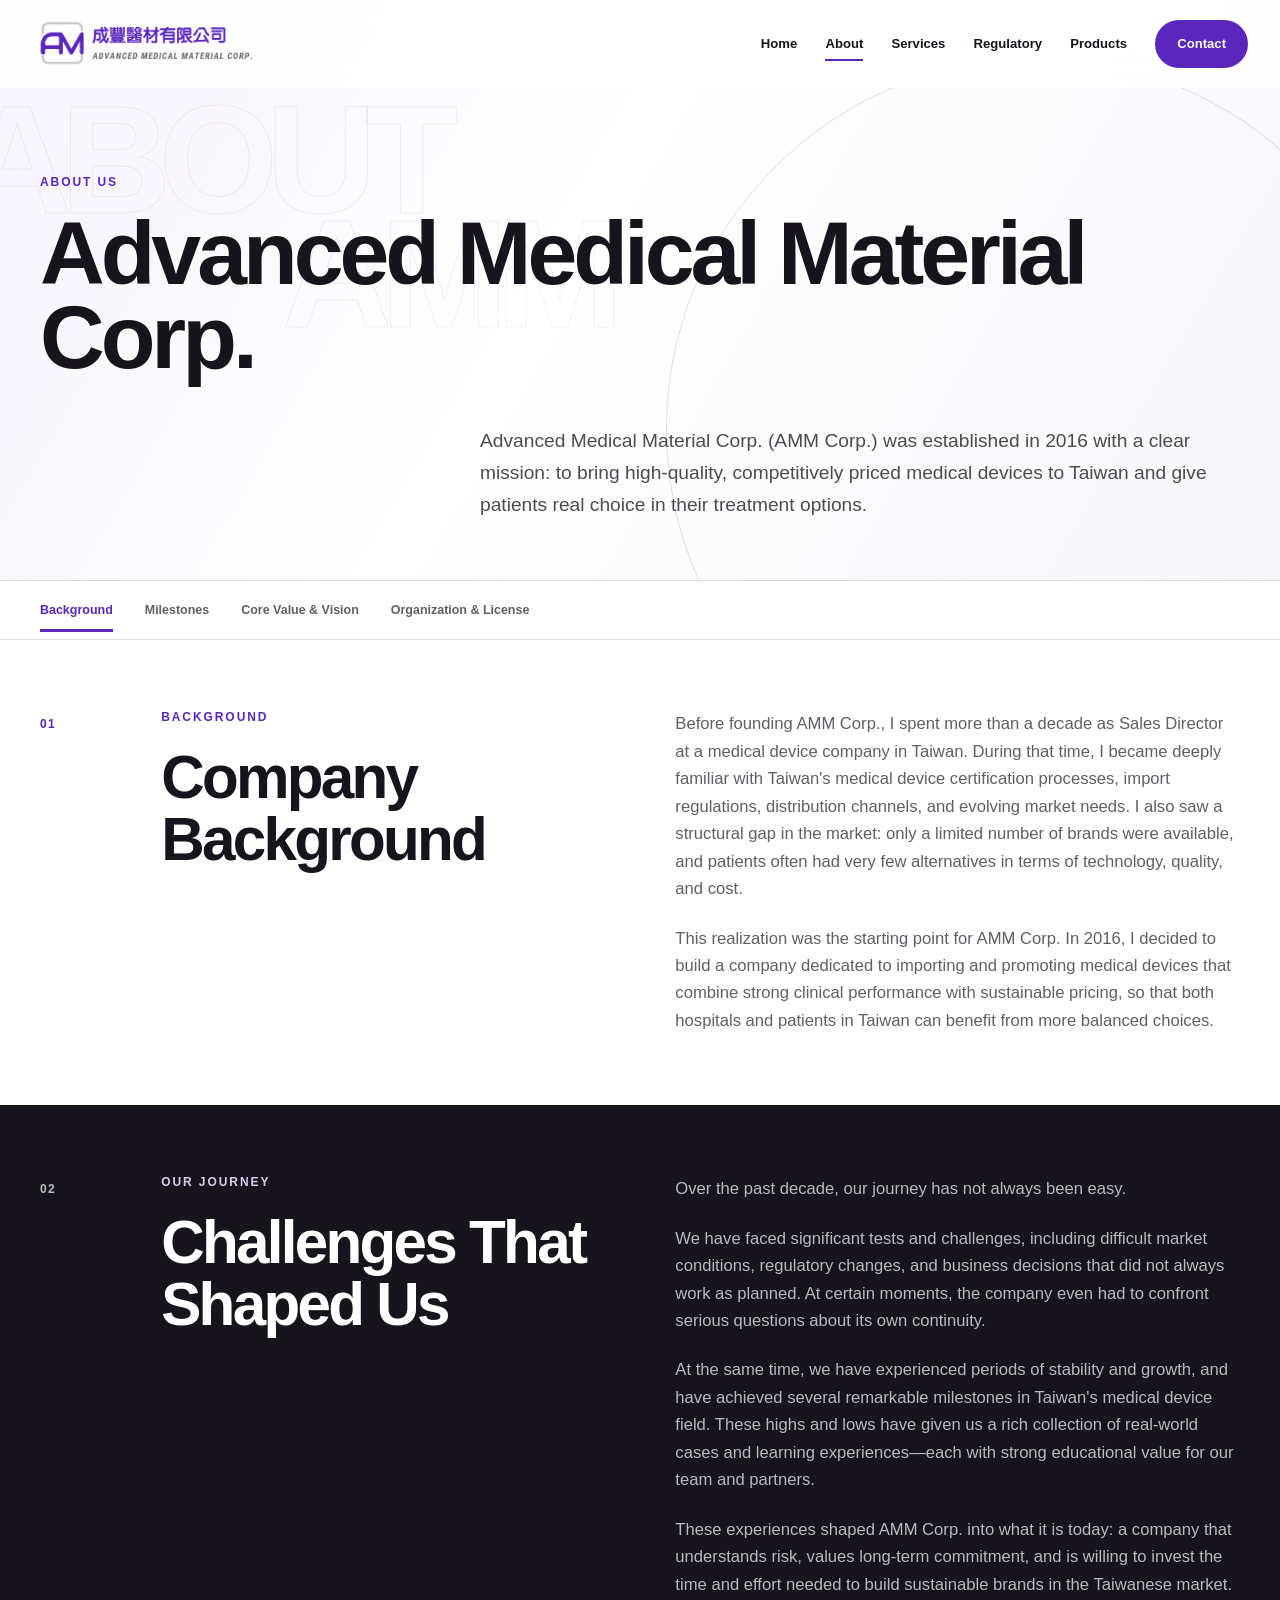
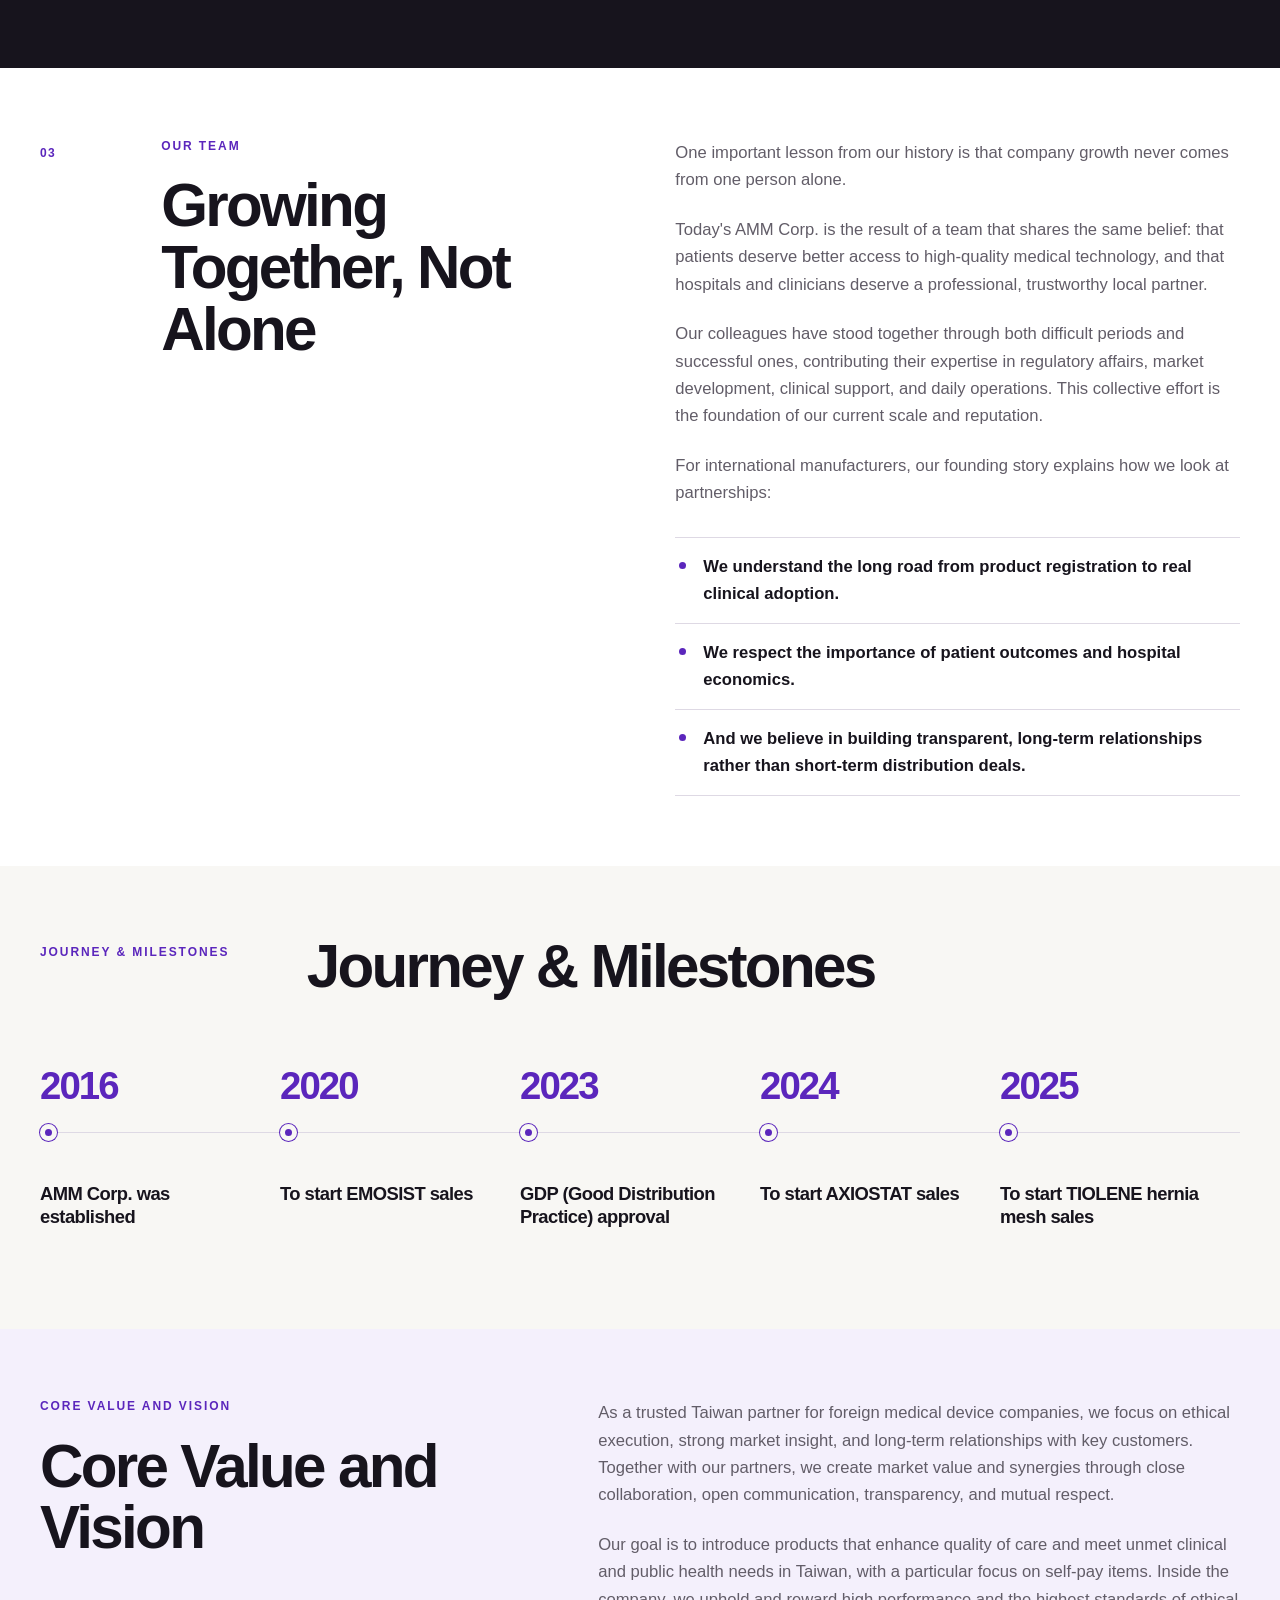
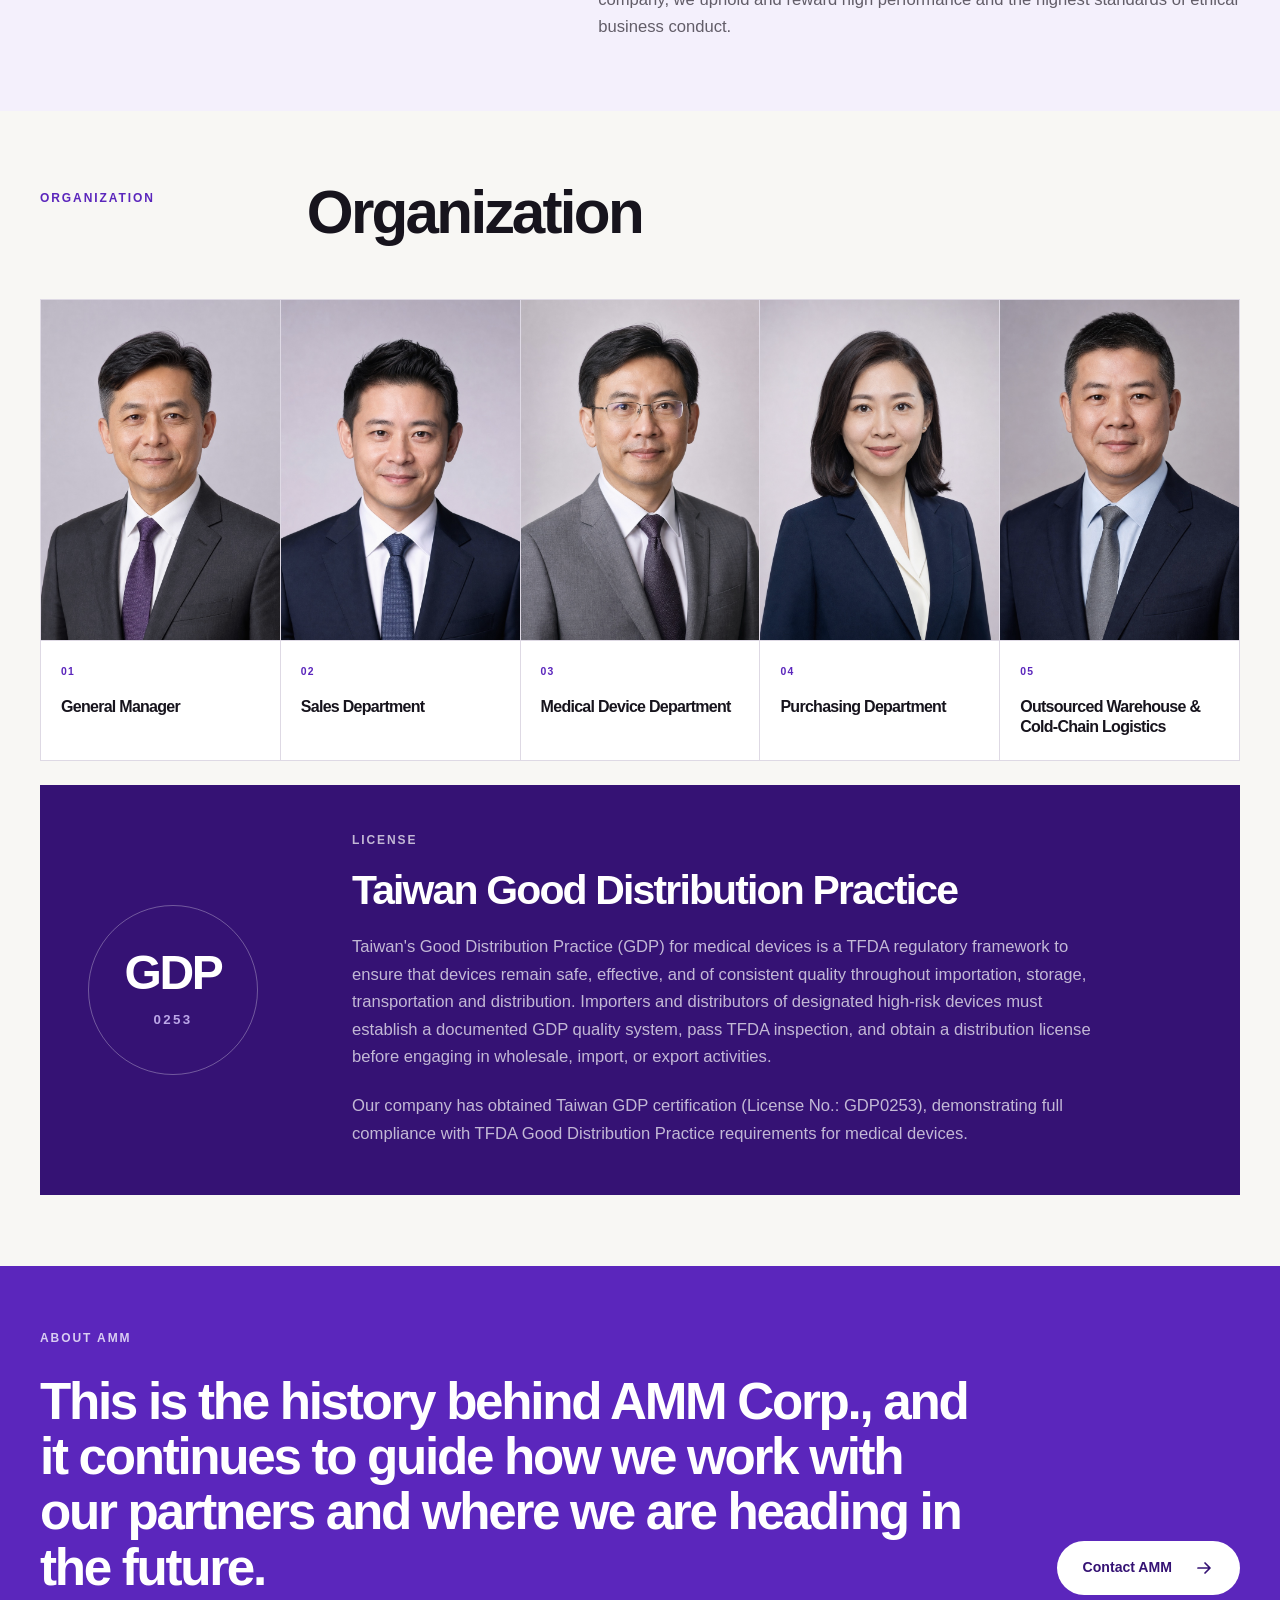
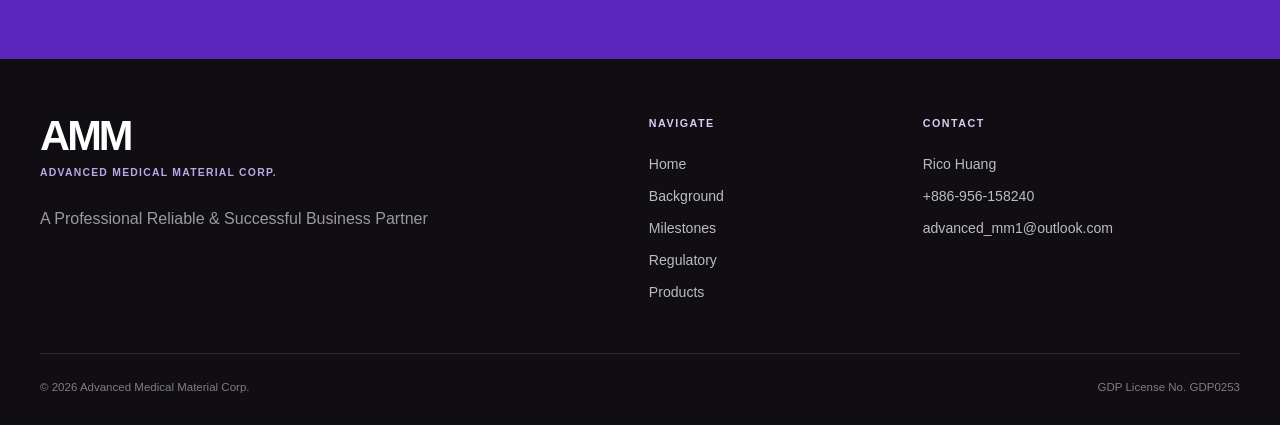
==== commit de9ce162: "Refine AMM website navigation and products" ====
--- a/site/about.html
+++ b/site/about.html
@@ -8,8 +8,8 @@
       content="Advanced Medical Material Corp. was established in 2016 to bring high-quality, competitively priced medical devices to Taiwan."
     />
     <title>About Advanced Medical Material Corp.</title>
-    <link rel="stylesheet" href="styles.css?v=20260719e" />
-    <script src="script.js" defer></script>
+    <link rel="stylesheet" href="styles.css?v=20260721a" />
+    <script src="script.js?v=20260721a" defer></script>
   </head>
   <body class="about-page compact-site">
     <a class="skip-link" href="#main-content">Skip to content</a>
@@ -17,7 +17,7 @@
     <header class="site-header" data-header>
       <div class="header-inner">
         <a class="brand" href="index.html" aria-label="AMM home">
-          <img src="assets/amm-logo.png" alt="Advanced Medical Material Corp." width="338" height="83" />
+          <img src="assets/amm-logo-v2.png" alt="Advanced Medical Material Corp." width="500" height="119" />
         </a>
 
         <button
--- a/site/styles.css
+++ b/site/styles.css
@@ -1147,12 +1147,36 @@
   display: grid;
   min-height: 44px;
   place-items: center;
+  position: relative;
   color: var(--muted);
   font-size: 0.78rem;
   font-weight: 700;
-}
-
-.anchor-nav a:hover { color: var(--brand); }
+  transition: color 180ms ease;
+}
+
+.anchor-nav a::after {
+  position: absolute;
+  right: 0;
+  bottom: 0;
+  left: 0;
+  height: 3px;
+  background: var(--brand);
+  content: "";
+  transform: scaleX(0);
+  transform-origin: center;
+  transition: transform 180ms ease;
+}
+
+.anchor-nav a:hover,
+.anchor-nav a.is-active,
+.anchor-nav a[aria-current="location"] {
+  color: var(--brand);
+}
+
+.anchor-nav a.is-active::after,
+.anchor-nav a[aria-current="location"]::after {
+  transform: scaleX(1);
+}
 
 .story-grid {
   margin-bottom: 90px;
@@ -3431,6 +3455,10 @@
   gap: 16px;
 }
 
+.product-catalog-grid {
+  grid-template-columns: repeat(2, minmax(0, 1fr));
+}
+
 .home-product-card,
 .product-catalog-card {
   min-width: 0;
@@ -3561,6 +3589,33 @@
   background: var(--surface-soft);
 }
 
+.product-category {
+  scroll-margin-top: calc(var(--header-height) + 76px);
+}
+
+.product-category + .product-category {
+  margin-top: 80px;
+}
+
+.product-category-heading {
+  display: flex;
+  align-items: baseline;
+  justify-content: space-between;
+  margin-bottom: 24px;
+  padding-bottom: 18px;
+  border-bottom: 1px solid var(--line);
+  gap: 24px;
+}
+
+.product-category-heading .eyebrow {
+  margin: 0;
+}
+
+.product-category-heading h2 {
+  margin: 0;
+  font-size: clamp(2rem, 4vw, 3.25rem);
+}
+
 .product-catalog-card {
   scroll-margin-top: calc(var(--header-height) + 76px);
 }
@@ -3576,7 +3631,7 @@
   gap: 16px;
 }
 
-.product-catalog-copy h2 {
+.product-catalog-copy h3 {
   margin: 28px 0 8px;
   font-size: clamp(1.8rem, 3vw, 2.6rem);
 }
@@ -3712,6 +3767,19 @@
 
   .product-catalog-copy > p {
     min-height: 0;
+  }
+
+  .product-category + .product-category {
+    margin-top: 56px;
+  }
+
+  .product-category-heading {
+    display: block;
+    margin-bottom: 18px;
+  }
+
+  .product-category-heading h2 {
+    margin-top: 8px;
   }
 
   .organization-person-card {
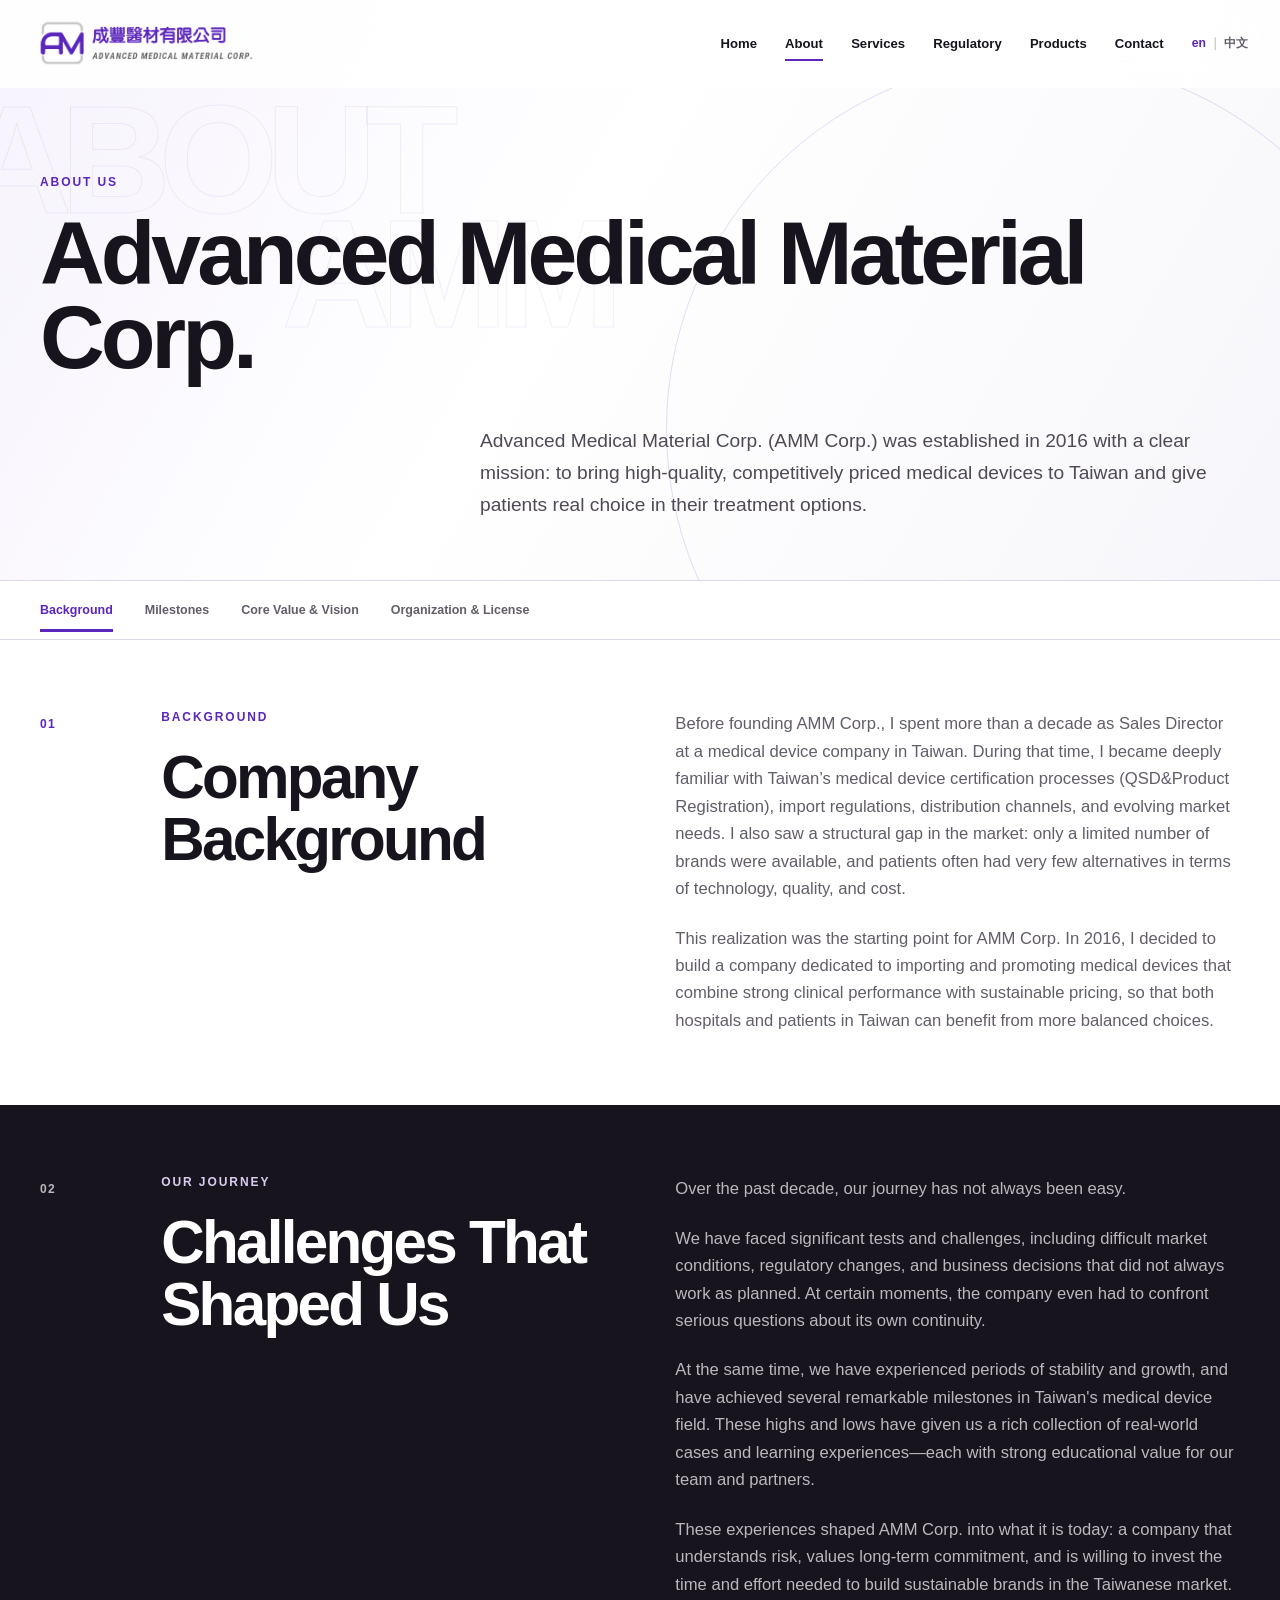
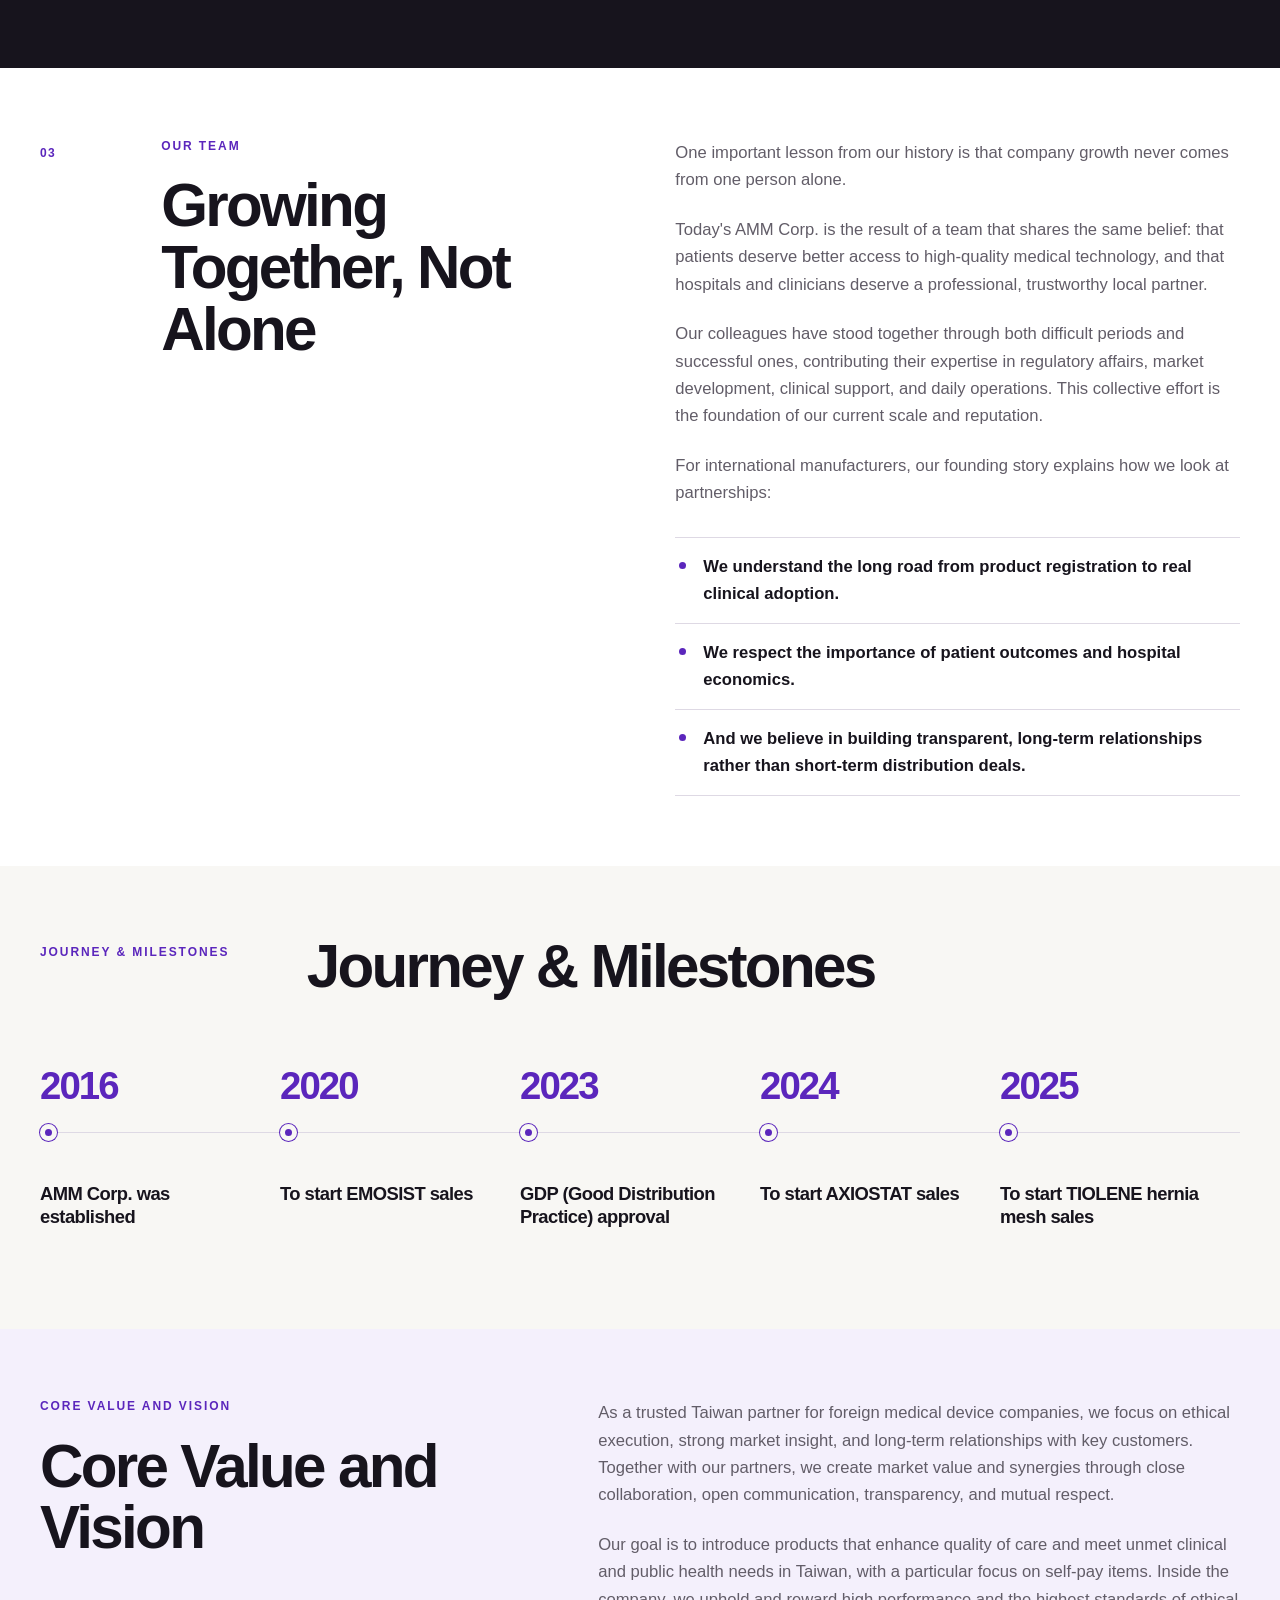
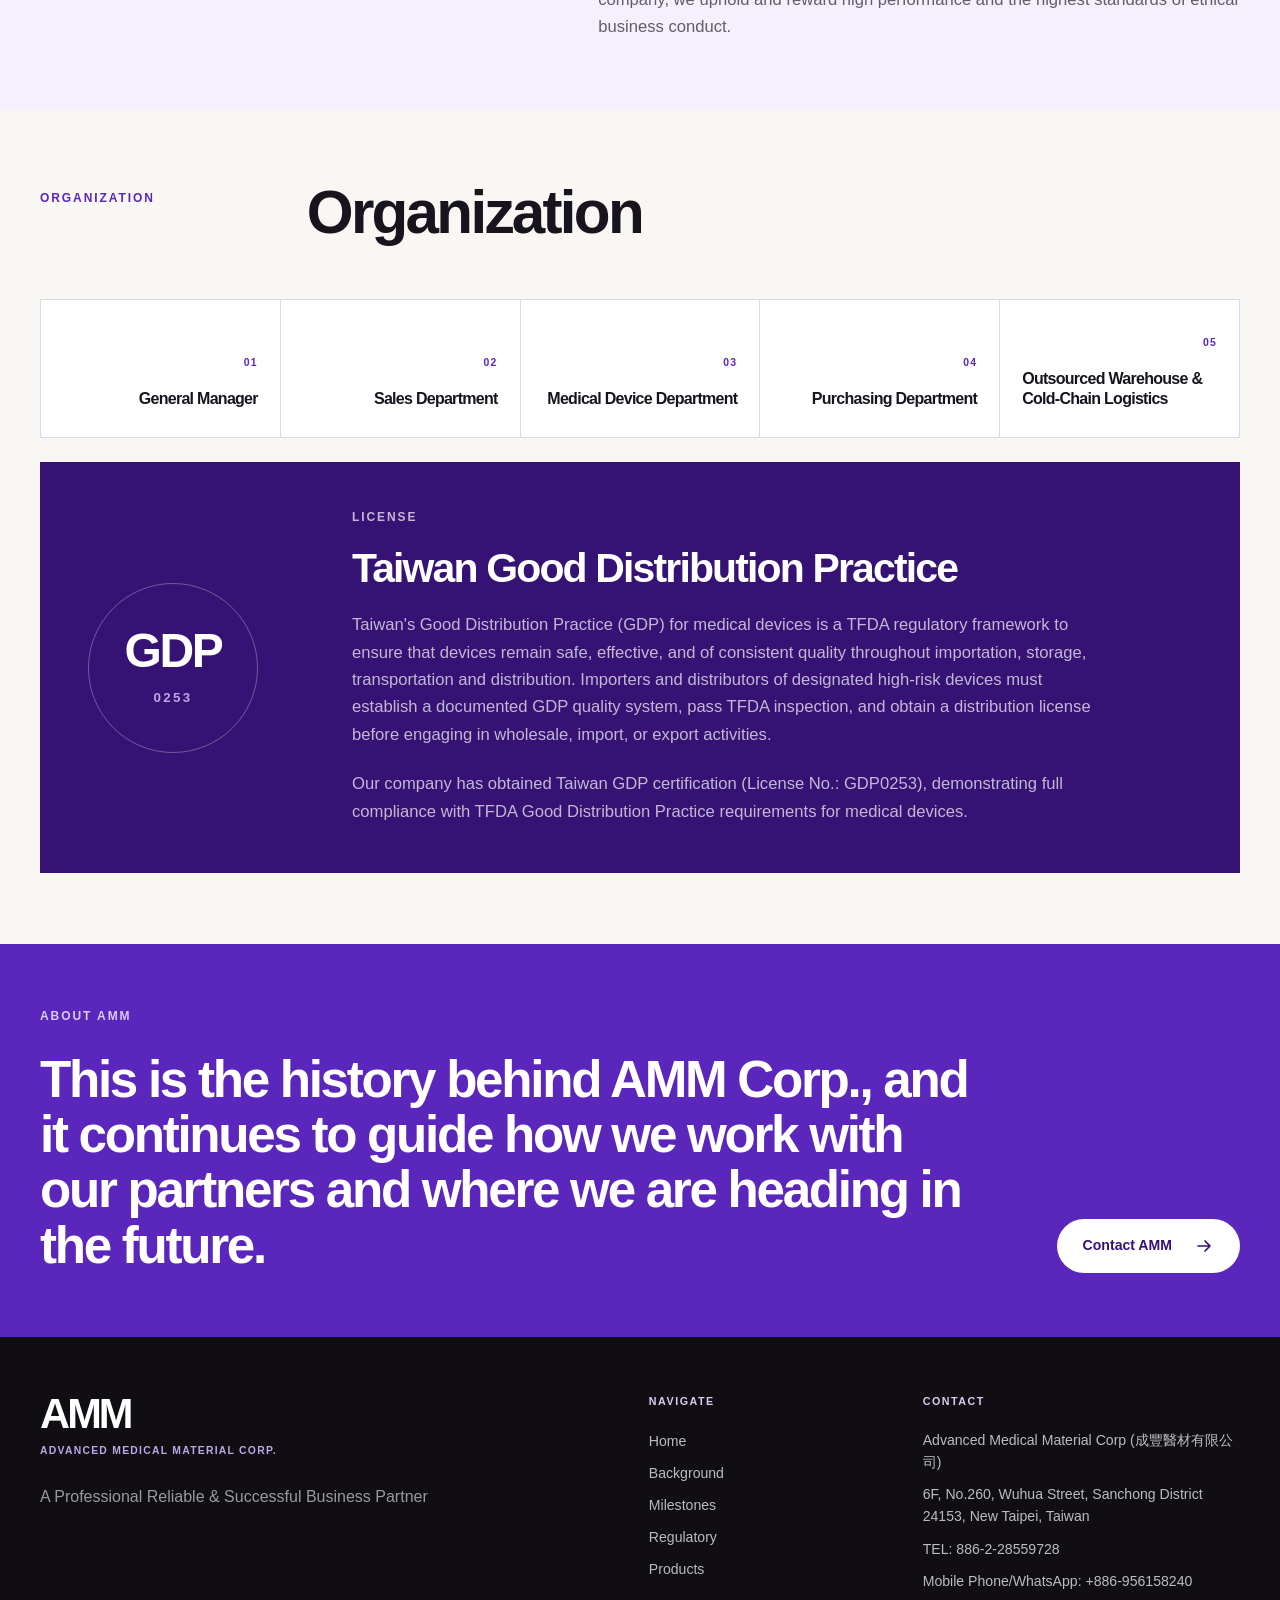
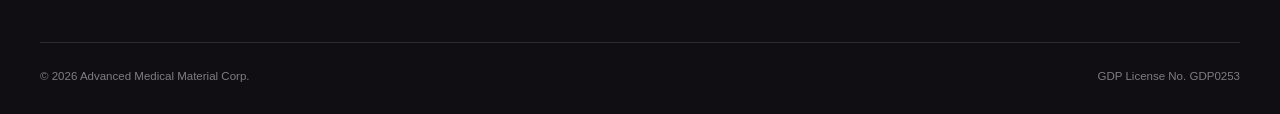
==== commit 739b0b6b: "Update bilingual content and navigation" ====
--- a/site/about.html
+++ b/site/about.html
@@ -8,8 +8,8 @@
       content="Advanced Medical Material Corp. was established in 2016 to bring high-quality, competitively priced medical devices to Taiwan."
     />
     <title>About Advanced Medical Material Corp.</title>
-    <link rel="stylesheet" href="styles.css?v=20260721a" />
-    <script src="script.js?v=20260721a" defer></script>
+    <link rel="stylesheet" href="styles.css?v=20260722a" />
+    <script src="script.js?v=20260722a" defer></script>
   </head>
   <body class="about-page compact-site">
     <a class="skip-link" href="#main-content">Skip to content</a>
@@ -37,7 +37,10 @@
           <a href="services.html">Services</a>
           <a href="regulatory.html">Regulatory</a>
           <a href="products.html">Products</a>
-          <a class="nav-cta" href="#contact">Contact</a>
+          <a href="#contact">Contact</a>
+          <button class="language-toggle" type="button" data-language-toggle aria-pressed="false" aria-label="Switch to Chinese">
+            <span data-language-label="en">en</span><i aria-hidden="true">｜</i><span data-language-label="tw">中文</span>
+          </button>
         </nav>
       </div>
     </header>
@@ -49,9 +52,9 @@
           <span>AMM</span>
         </div>
         <div class="content-shell about-hero-inner">
-          <p class="eyebrow reveal">About Us</p>
-          <h1 id="about-title" class="reveal">Advanced Medical Material Corp.</h1>
-          <p class="hero-lead reveal">
+          <p class="eyebrow reveal" data-i18n="about-heading">About Us</p>
+          <h1 id="about-title" class="reveal" data-i18n="company-name">Advanced Medical Material Corp.</h1>
+          <p class="hero-lead reveal" data-i18n="about-mission">
             Advanced Medical Material Corp. (AMM Corp.) was established in 2016 with a clear mission: to bring high-quality, competitively priced medical devices to Taiwan and give patients real choice in their treatment options.
           </p>
         </div>
@@ -59,10 +62,10 @@
 
       <nav class="anchor-nav" aria-label="About page sections">
         <div class="content-shell">
-          <a href="#background">Background</a>
+          <a href="#background" data-i18n="about-background-nav">Background</a>
           <a href="#milestones">Milestones</a>
-          <a href="#values">Core Value &amp; Vision</a>
-          <a href="#organization">Organization &amp; License</a>
+          <a href="#values" data-i18n="values-title">Core Value &amp; Vision</a>
+          <a href="#organization" data-i18n="organization-license-nav">Organization &amp; License</a>
         </div>
       </nav>
 
@@ -70,14 +73,14 @@
         <div class="content-shell source-story-grid">
           <div class="section-index reveal" aria-hidden="true">01</div>
           <div class="story-heading reveal">
-            <p class="eyebrow">Background</p>
-            <h2>Company Background</h2>
-          </div>
-          <div class="source-prose reveal">
-            <p>
-              Before founding AMM Corp., I spent more than a decade as Sales Director at a medical device company in Taiwan. During that time, I became deeply familiar with Taiwan's medical device certification processes, import regulations, distribution channels, and evolving market needs. I also saw a structural gap in the market: only a limited number of brands were available, and patients often had very few alternatives in terms of technology, quality, and cost.
-            </p>
-            <p>
+            <p class="eyebrow" data-i18n="about-background-nav">Background</p>
+            <h2 data-i18n="company-profile-title">Company Background</h2>
+          </div>
+          <div class="source-prose reveal">
+            <p data-i18n="about-background-one">
+              Before founding AMM Corp., I spent more than a decade as Sales Director at a medical device company in Taiwan. During that time, I became deeply familiar with Taiwan’s medical device certification processes (QSD&amp;Product Registration), import regulations, distribution channels, and evolving market needs. I also saw a structural gap in the market: only a limited number of brands were available, and patients often had very few alternatives in terms of technology, quality, and cost.
+            </p>
+            <p data-i18n="about-background-two">
               This realization was the starting point for AMM Corp. In 2016, I decided to build a company dedicated to importing and promoting medical devices that combine strong clinical performance with sustainable pricing, so that both hospitals and patients in Taiwan can benefit from more balanced choices.
             </p>
           </div>
@@ -88,18 +91,18 @@
         <div class="content-shell source-story-grid">
           <div class="section-index reveal" aria-hidden="true">02</div>
           <div class="story-heading reveal">
-            <p class="eyebrow eyebrow-light">Our Journey</p>
-            <h2>Challenges That Shaped Us</h2>
-          </div>
-          <div class="source-prose reveal">
-            <p>Over the past decade, our journey has not always been easy.</p>
-            <p>
+            <p class="eyebrow eyebrow-light" data-i18n="growth-history-title">Our Journey</p>
+            <h2 data-i18n="growth-history-title">Challenges That Shaped Us</h2>
+          </div>
+          <div class="source-prose reveal">
+            <p data-i18n="growth-history-one">Over the past decade, our journey has not always been easy.</p>
+            <p data-i18n="growth-history-two">
               We have faced significant tests and challenges, including difficult market conditions, regulatory changes, and business decisions that did not always work as planned. At certain moments, the company even had to confront serious questions about its own continuity.
             </p>
-            <p>
+            <p data-i18n="growth-history-three">
               At the same time, we have experienced periods of stability and growth, and have achieved several remarkable milestones in Taiwan's medical device field. These highs and lows have given us a rich collection of real-world cases and learning experiences—each with strong educational value for our team and partners.
             </p>
-            <p>
+            <p data-i18n="growth-history-four">
               These experiences shaped AMM Corp. into what it is today: a company that understands risk, values long-term commitment, and is willing to invest the time and effort needed to build sustainable brands in the Taiwanese market.
             </p>
           </div>
@@ -110,22 +113,22 @@
         <div class="content-shell source-story-grid">
           <div class="section-index reveal" aria-hidden="true">03</div>
           <div class="story-heading reveal">
-            <p class="eyebrow">Our Team</p>
-            <h2>Growing Together, Not Alone</h2>
-          </div>
-          <div class="source-prose reveal">
-            <p>One important lesson from our history is that company growth never comes from one person alone.</p>
-            <p>
+            <p class="eyebrow" data-i18n="teamwork-title">Our Team</p>
+            <h2 data-i18n="teamwork-title">Growing Together, Not Alone</h2>
+          </div>
+          <div class="source-prose reveal">
+            <p data-i18n="teamwork-one">One important lesson from our history is that company growth never comes from one person alone.</p>
+            <p data-i18n="teamwork-two">
               Today's AMM Corp. is the result of a team that shares the same belief: that patients deserve better access to high-quality medical technology, and that hospitals and clinicians deserve a professional, trustworthy local partner.
             </p>
-            <p>
+            <p data-i18n="teamwork-three">
               Our colleagues have stood together through both difficult periods and successful ones, contributing their expertise in regulatory affairs, market development, clinical support, and daily operations. This collective effort is the foundation of our current scale and reputation.
             </p>
-            <p>For international manufacturers, our founding story explains how we look at partnerships:</p>
+            <p data-i18n="teamwork-four">For international manufacturers, our founding story explains how we look at partnerships:</p>
             <ul class="source-points">
-              <li>We understand the long road from product registration to real clinical adoption.</li>
-              <li>We respect the importance of patient outcomes and hospital economics.</li>
-              <li>And we believe in building transparent, long-term relationships rather than short-term distribution deals.</li>
+              <li data-i18n="teamwork-point-one">We understand the long road from product registration to real clinical adoption.</li>
+              <li data-i18n="teamwork-point-two">We respect the importance of patient outcomes and hospital economics.</li>
+              <li data-i18n="teamwork-point-three">And we believe in building transparent, long-term relationships rather than short-term distribution deals.</li>
             </ul>
           </div>
         </div>
@@ -151,14 +154,14 @@
       <section id="values" class="section compact-section source-values-section">
         <div class="content-shell source-values-grid">
           <div class="values-heading reveal">
-            <p class="eyebrow">Core Value and Vision</p>
-            <h2>Core Value and Vision</h2>
-          </div>
-          <div class="source-prose reveal">
-            <p>
+            <p class="eyebrow" data-i18n="values-title">Core Value and Vision</p>
+            <h2 data-i18n="values-title">Core Value and Vision</h2>
+          </div>
+          <div class="source-prose reveal">
+            <p data-i18n="values-one">
               As a trusted Taiwan partner for foreign medical device companies, we focus on ethical execution, strong market insight, and long-term relationships with key customers. Together with our partners, we create market value and synergies through close collaboration, open communication, transparency, and mutual respect.
             </p>
-            <p>
+            <p data-i18n="values-two">
               Our goal is to introduce products that enhance quality of care and meet unmet clinical and public health needs in Taiwan, with a particular focus on self-pay items. Inside the company, we uphold and reward high performance and the highest standards of ethical business conduct.
             </p>
           </div>
@@ -168,42 +171,27 @@
       <section id="organization" class="section compact-section section-organization-source">
         <div class="content-shell">
           <div class="compact-heading reveal">
-            <p class="eyebrow">Organization</p>
-            <h2>Organization</h2>
+            <p class="eyebrow" data-i18n="organization-title">Organization</p>
+            <h2 data-i18n="organization-title">Organization</h2>
           </div>
 
           <div class="source-organization-grid reveal" aria-label="AMM organization">
-            <article class="organization-person-card">
-              <img src="assets/team/general-manager.jpg" alt="Representative professional portrait for the General Manager" width="800" height="1200" loading="lazy" />
-              <div><span>01</span><h3>General Manager</h3></div>
-            </article>
-            <article class="organization-person-card">
-              <img src="assets/team/sales-manager.jpg" alt="Representative professional portrait for the Sales Department" width="800" height="1200" loading="lazy" />
-              <div><span>02</span><h3>Sales Department</h3></div>
-            </article>
-            <article class="organization-person-card">
-              <img src="assets/team/medical-device-manager.jpg" alt="Representative professional portrait for the Medical Device Department" width="800" height="1200" loading="lazy" />
-              <div><span>03</span><h3>Medical Device Department</h3></div>
-            </article>
-            <article class="organization-person-card">
-              <img src="assets/team/purchasing-manager.jpg" alt="Representative professional portrait for the Purchasing Department" width="800" height="1200" loading="lazy" />
-              <div><span>04</span><h3>Purchasing Department</h3></div>
-            </article>
-            <article class="organization-person-card">
-              <img src="assets/team/logistics-manager.jpg" alt="Representative professional portrait for Outsourced Warehouse and Cold-Chain Logistics" width="800" height="1200" loading="lazy" />
-              <div><span>05</span><h3>Outsourced Warehouse &amp; Cold-Chain Logistics</h3></div>
-            </article>
+            <div class="organization-unit-card"><span>01</span><h3 data-i18n="organization-general-manager">General Manager</h3></div>
+            <div class="organization-unit-card"><span>02</span><h3 data-i18n="organization-sales">Sales Department</h3></div>
+            <div class="organization-unit-card"><span>03</span><h3 data-i18n="organization-medical-device">Medical Device Department</h3></div>
+            <div class="organization-unit-card"><span>04</span><h3 data-i18n="organization-purchasing">Purchasing Department</h3></div>
+            <div class="organization-unit-card"><span>05</span><h3 data-i18n="organization-logistics">Outsourced Warehouse &amp; Cold-Chain Logistics</h3></div>
           </div>
 
           <article class="license-panel reveal">
             <div class="gdp-mark"><span>GDP</span><small>0253</small></div>
             <div class="source-prose">
-              <p class="eyebrow eyebrow-light">License</p>
-              <h3>Taiwan Good Distribution Practice</h3>
-              <p>
+              <p class="eyebrow eyebrow-light" data-i18n="gdp-license-title">License</p>
+              <h3 data-i18n="gdp-heading">Taiwan Good Distribution Practice</h3>
+              <p data-i18n="gdp-one">
                 Taiwan's Good Distribution Practice (GDP) for medical devices is a TFDA regulatory framework to ensure that devices remain safe, effective, and of consistent quality throughout importation, storage, transportation and distribution. Importers and distributors of designated high-risk devices must establish a documented GDP quality system, pass TFDA inspection, and obtain a distribution license before engaging in wholesale, import, or export activities.
               </p>
-              <p>
+              <p data-i18n="gdp-two">
                 Our company has obtained Taiwan GDP certification (License No.: GDP0253), demonstrating full compliance with TFDA Good Distribution Practice requirements for medical devices.
               </p>
             </div>
@@ -213,9 +201,9 @@
 
       <section class="section compact-contact">
         <div class="content-shell compact-contact-inner reveal">
-          <p class="eyebrow eyebrow-light">About AMM</p>
-          <h2>This is the history behind AMM Corp., and it continues to guide how we work with our partners and where we are heading in the future.</h2>
-          <a class="button button-light" href="mailto:advanced_mm1@outlook.com">
+          <p class="eyebrow eyebrow-light" data-i18n="about-heading">About AMM</p>
+          <h2 data-i18n="teamwork-conclusion">This is the history behind AMM Corp., and it continues to guide how we work with our partners and where we are heading in the future.</h2>
+          <a class="button button-light" href="#contact">
             <span>Contact AMM</span>
             <svg viewBox="0 0 20 20" aria-hidden="true"><path d="M4 10h11M11 5l5 5-5 5" /></svg>
           </a>
@@ -242,9 +230,10 @@
         </div>
         <div class="footer-contact">
           <p class="footer-label">Contact</p>
-          <p>Rico Huang</p>
-          <a href="tel:+886956158240">+886-956-158240</a>
-          <a href="mailto:advanced_mm1@outlook.com">advanced_mm1@outlook.com</a>
+          <p>Advanced Medical Material Corp (成豐醫材有限公司)</p>
+          <p>6F, No.260, Wuhua Street, Sanchong District 24153, New Taipei, Taiwan</p>
+          <a href="tel:+886228559728">TEL: 886-2-28559728</a>
+          <a href="tel:+886956158240">Mobile Phone/WhatsApp: +886-956158240</a>
         </div>
       </div>
       <div class="content-shell footer-bottom">
--- a/site/styles.css
+++ b/site/styles.css
@@ -195,7 +195,7 @@
   font-weight: 650;
 }
 
-.primary-nav > a:not(.nav-cta) {
+.primary-nav > a {
   position: relative;
   display: grid;
   min-height: 44px;
@@ -203,7 +203,7 @@
   white-space: nowrap;
 }
 
-.primary-nav > a:not(.nav-cta)::after {
+.primary-nav > a::after {
   position: absolute;
   right: 0;
   bottom: 5px;
@@ -222,21 +222,39 @@
   transform-origin: left;
 }
 
-.nav-cta {
+.language-toggle {
   display: inline-flex;
   align-items: center;
   justify-content: center;
-  min-height: 48px;
-  padding: 0 22px;
-  border-radius: 999px;
-  background: var(--brand);
-  color: #fff;
-  transition: background 200ms ease, transform 200ms ease;
-}
-
-.nav-cta:hover {
-  transform: translateY(-2px);
-  background: var(--brand-deep);
+  min-height: 44px;
+  padding: 0;
+  border: 0;
+  background: transparent;
+  color: var(--muted);
+  cursor: pointer;
+  font-size: 0.76rem;
+  font-weight: 680;
+  white-space: nowrap;
+  gap: 3px;
+}
+
+.language-toggle i {
+  color: var(--silver);
+  font-style: normal;
+}
+
+.language-toggle span {
+  transition: color 180ms ease, font-weight 180ms ease;
+}
+
+body[data-language="en"] .language-toggle [data-language-label="en"],
+body[data-language="tw"] .language-toggle [data-language-label="tw"] {
+  color: var(--brand);
+  font-weight: 800;
+}
+
+html[lang="zh-Hant"] body {
+  font-family: "PingFang TC", "Noto Sans TC", "Microsoft JhengHei", "Inter Tight", "Aptos", sans-serif;
 }
 
 .menu-toggle {
@@ -1073,6 +1091,11 @@
   font-size: 0.88rem;
 }
 
+.footer-contact > p:not(.footer-label) {
+  margin-bottom: 10px;
+  line-height: 1.55;
+}
+
 .footer-links a:hover,
 .footer-contact a:hover { color: #fff; }
 
@@ -1600,7 +1623,7 @@
   .brand { width: 145px; }
   .brand img { width: 142px; }
   .primary-nav { gap: 14px; font-size: 0.74rem; }
-  .nav-cta { padding-inline: 16px; }
+  .language-toggle { font-size: 0.72rem; }
   .hero-inner { grid-template-columns: minmax(0, 1.15fr) minmax(300px, 0.65fr); }
   .visual-panel { min-height: 470px; padding: 38px; }
   .organization-intro { grid-template-columns: 120px 1fr; }
@@ -1631,8 +1654,13 @@
     transition: opacity 240ms ease, transform 240ms var(--ease), visibility 240ms;
   }
   .primary-nav.is-open { visibility: visible; opacity: 1; pointer-events: auto; transform: translateY(0); }
-  .primary-nav > a:not(.nav-cta) { min-height: 58px; font-size: clamp(1.6rem, 6vw, 2.4rem); }
-  .primary-nav .nav-cta { width: 100%; margin-top: 18px; min-height: 58px; }
+  .primary-nav > a { min-height: 58px; font-size: clamp(1.6rem, 6vw, 2.4rem); }
+  .primary-nav .language-toggle {
+    align-self: flex-start;
+    min-height: 48px;
+    margin-top: 8px;
+    font-size: 0.9rem;
+  }
   .hero-inner { grid-template-columns: 1fr; padding-top: 13vh; }
   .hero-emblem { position: absolute; right: -90px; bottom: -10px; width: 390px; opacity: 0.34; }
   .hero-copy { max-width: 820px; }
@@ -1718,8 +1746,19 @@
   .footer-bottom { flex-direction: column; gap: 8px; }
   .hero-about { min-height: 740px; }
   .about-hero-inner .hero-lead { margin-left: 0; }
-  .anchor-nav { top: 70px; overflow-x: auto; }
-  .anchor-nav .content-shell { width: max-content; padding-right: 20px; gap: 28px; }
+  .anchor-nav {
+    top: 70px;
+    overflow-x: auto;
+    -webkit-overflow-scrolling: touch;
+  }
+
+  .anchor-nav .content-shell {
+    width: max-content;
+    min-width: 100%;
+    margin-inline: 0;
+    padding-inline: 20px;
+    gap: 28px;
+  }
   .story-visual-grid { min-height: 0; }
   .image-placeholder { min-height: 470px; padding: 28px; }
   .story-quote { min-height: 420px; padding: 34px 28px; border-radius: 0 100px 0 0; }
@@ -2067,6 +2106,25 @@
 }
 
 .organization-person-card h3 {
+  margin: 0;
+  font-size: clamp(0.92rem, 1.25vw, 1.08rem);
+  line-height: 1.28;
+}
+
+.organization-unit-card {
+  justify-content: flex-end;
+  flex-direction: column;
+  gap: 18px;
+}
+
+.organization-unit-card span {
+  color: var(--brand);
+  font-size: 0.65rem;
+  font-weight: 760;
+  letter-spacing: 0.12em;
+}
+
+.organization-unit-card h3 {
   margin: 0;
   font-size: clamp(0.92rem, 1.25vw, 1.08rem);
   line-height: 1.28;
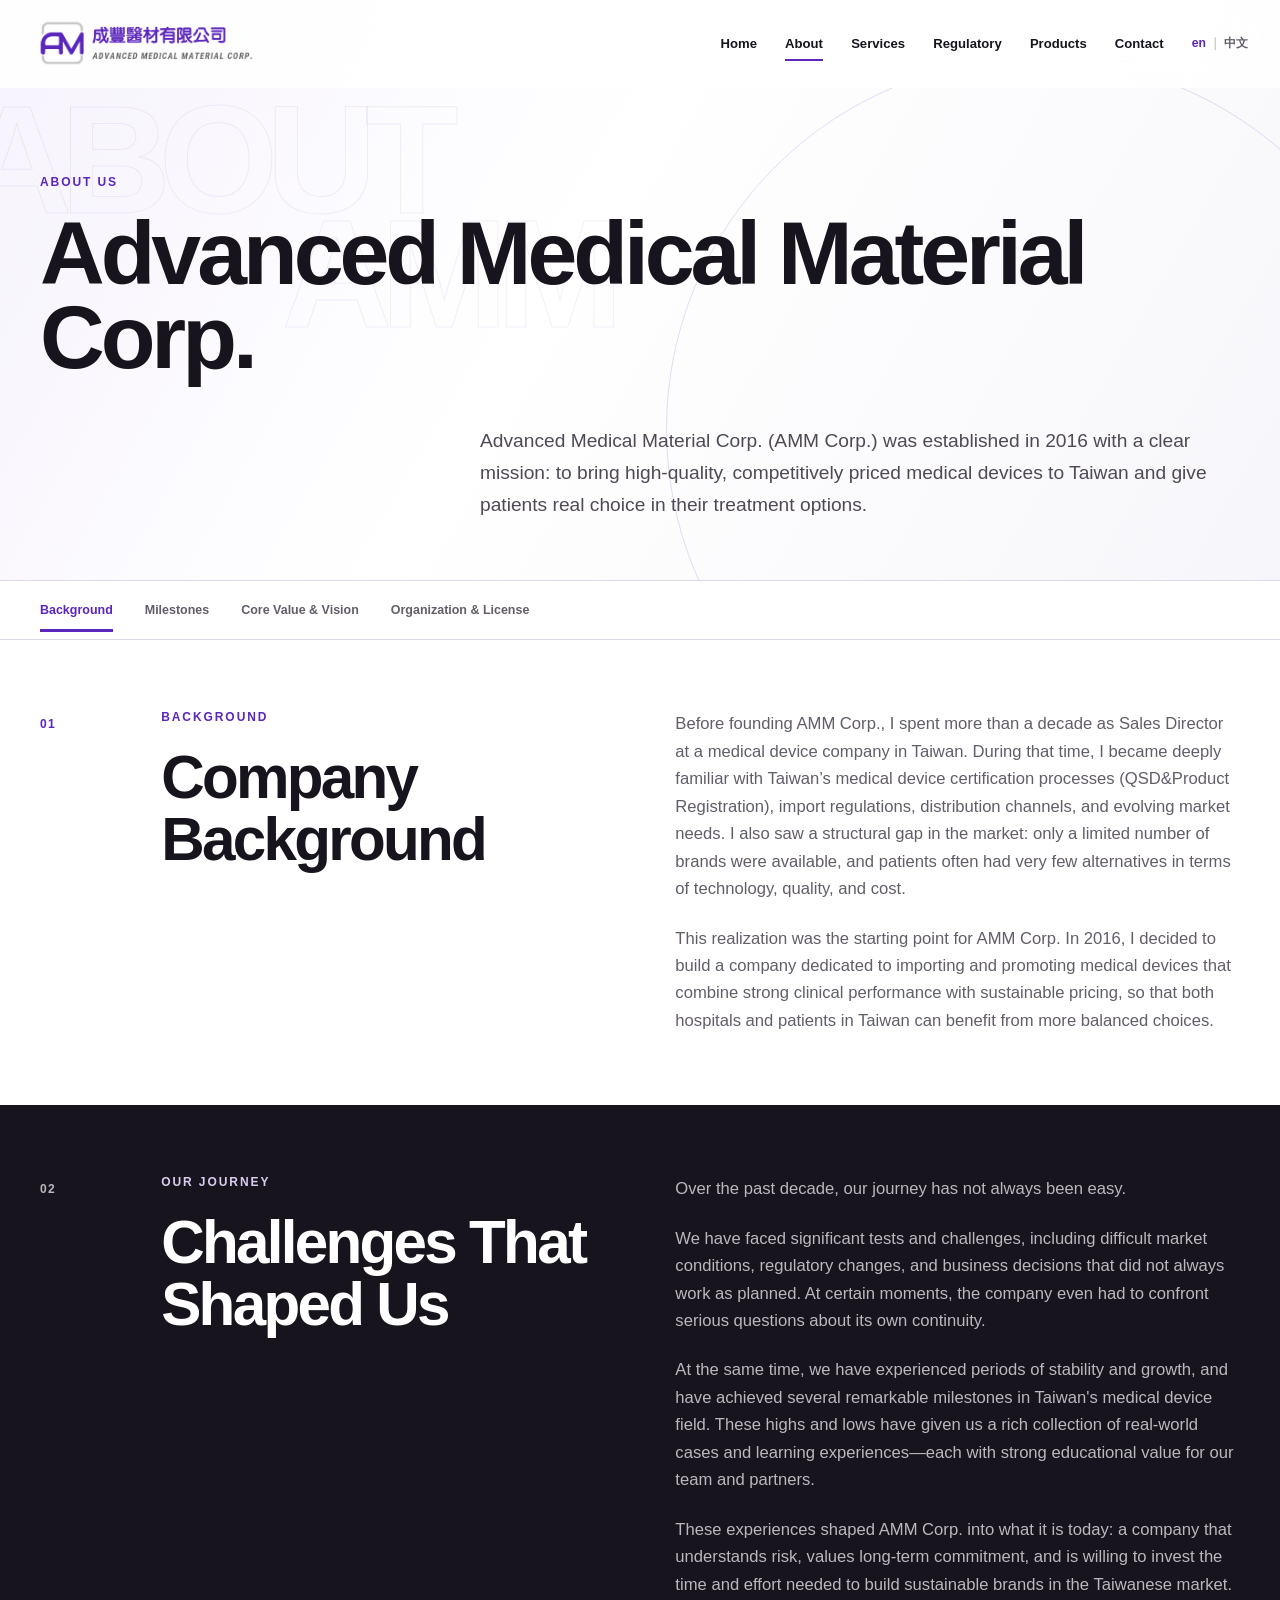
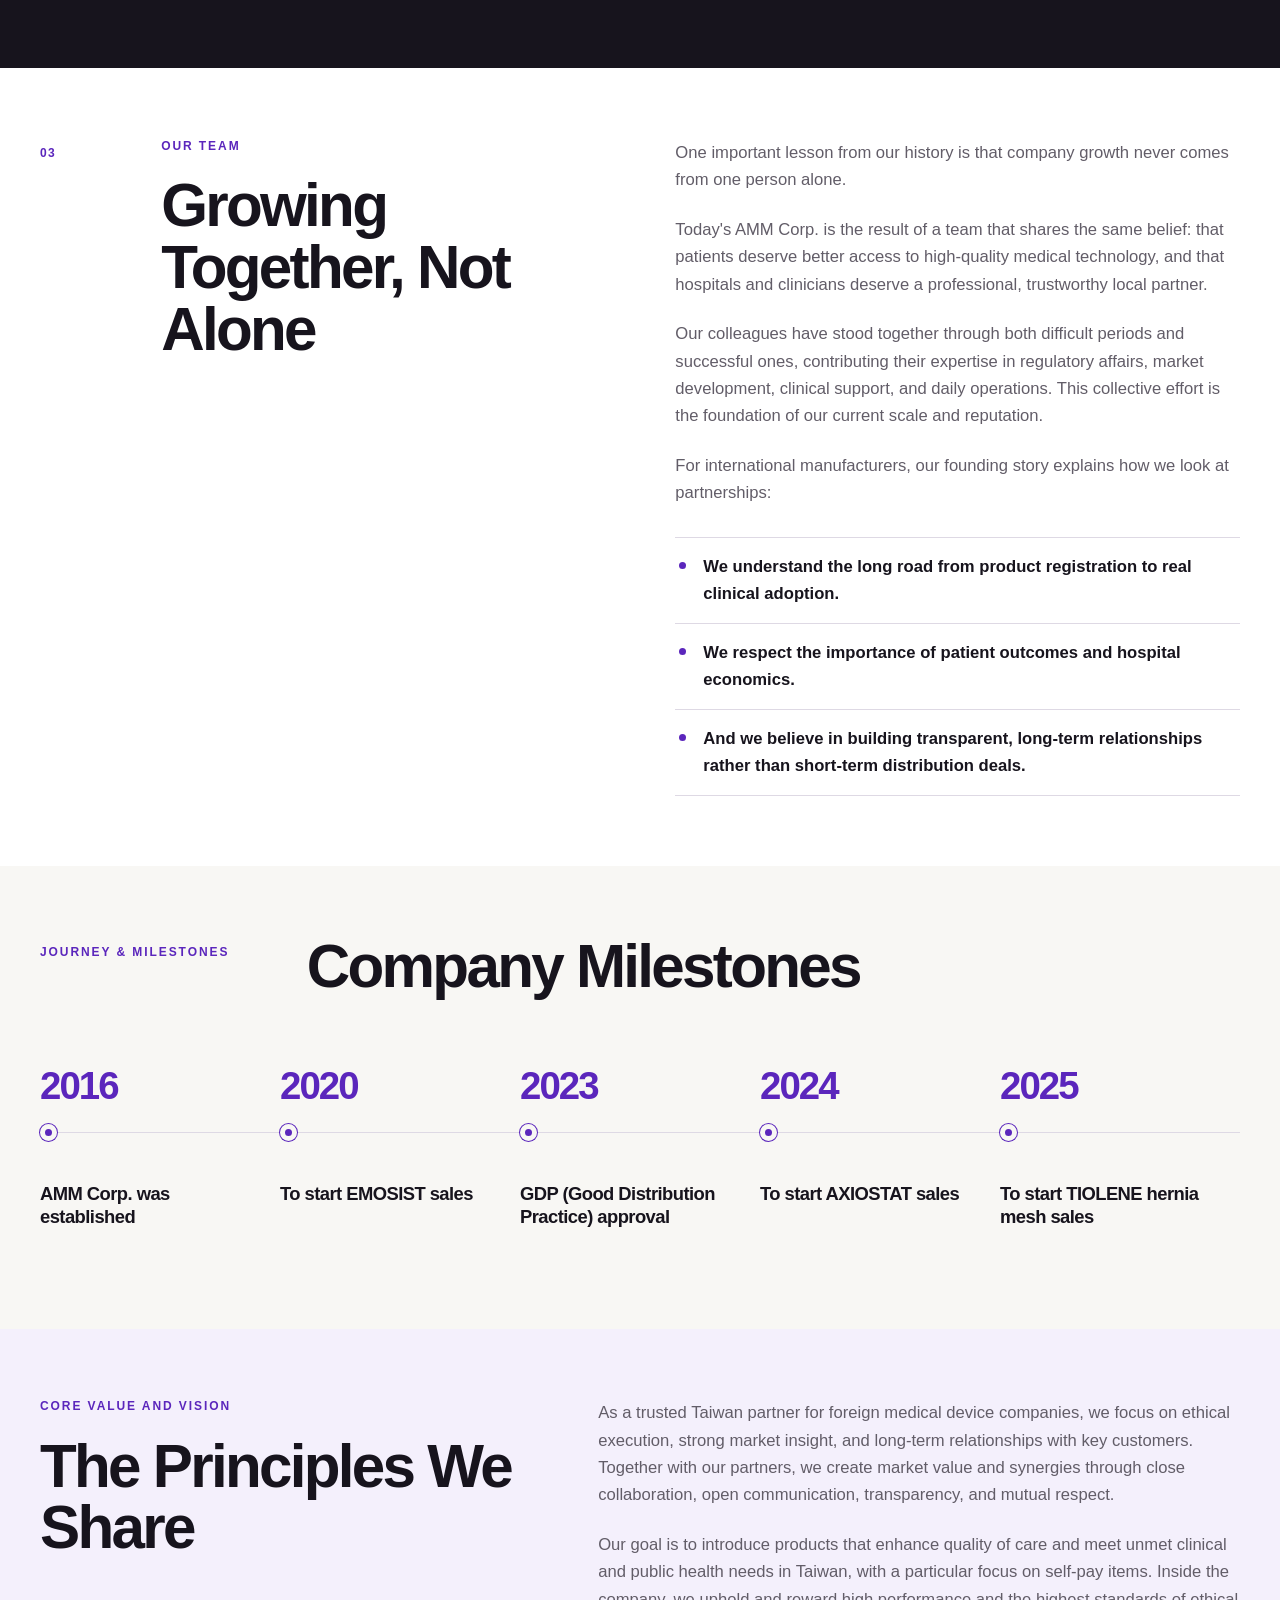
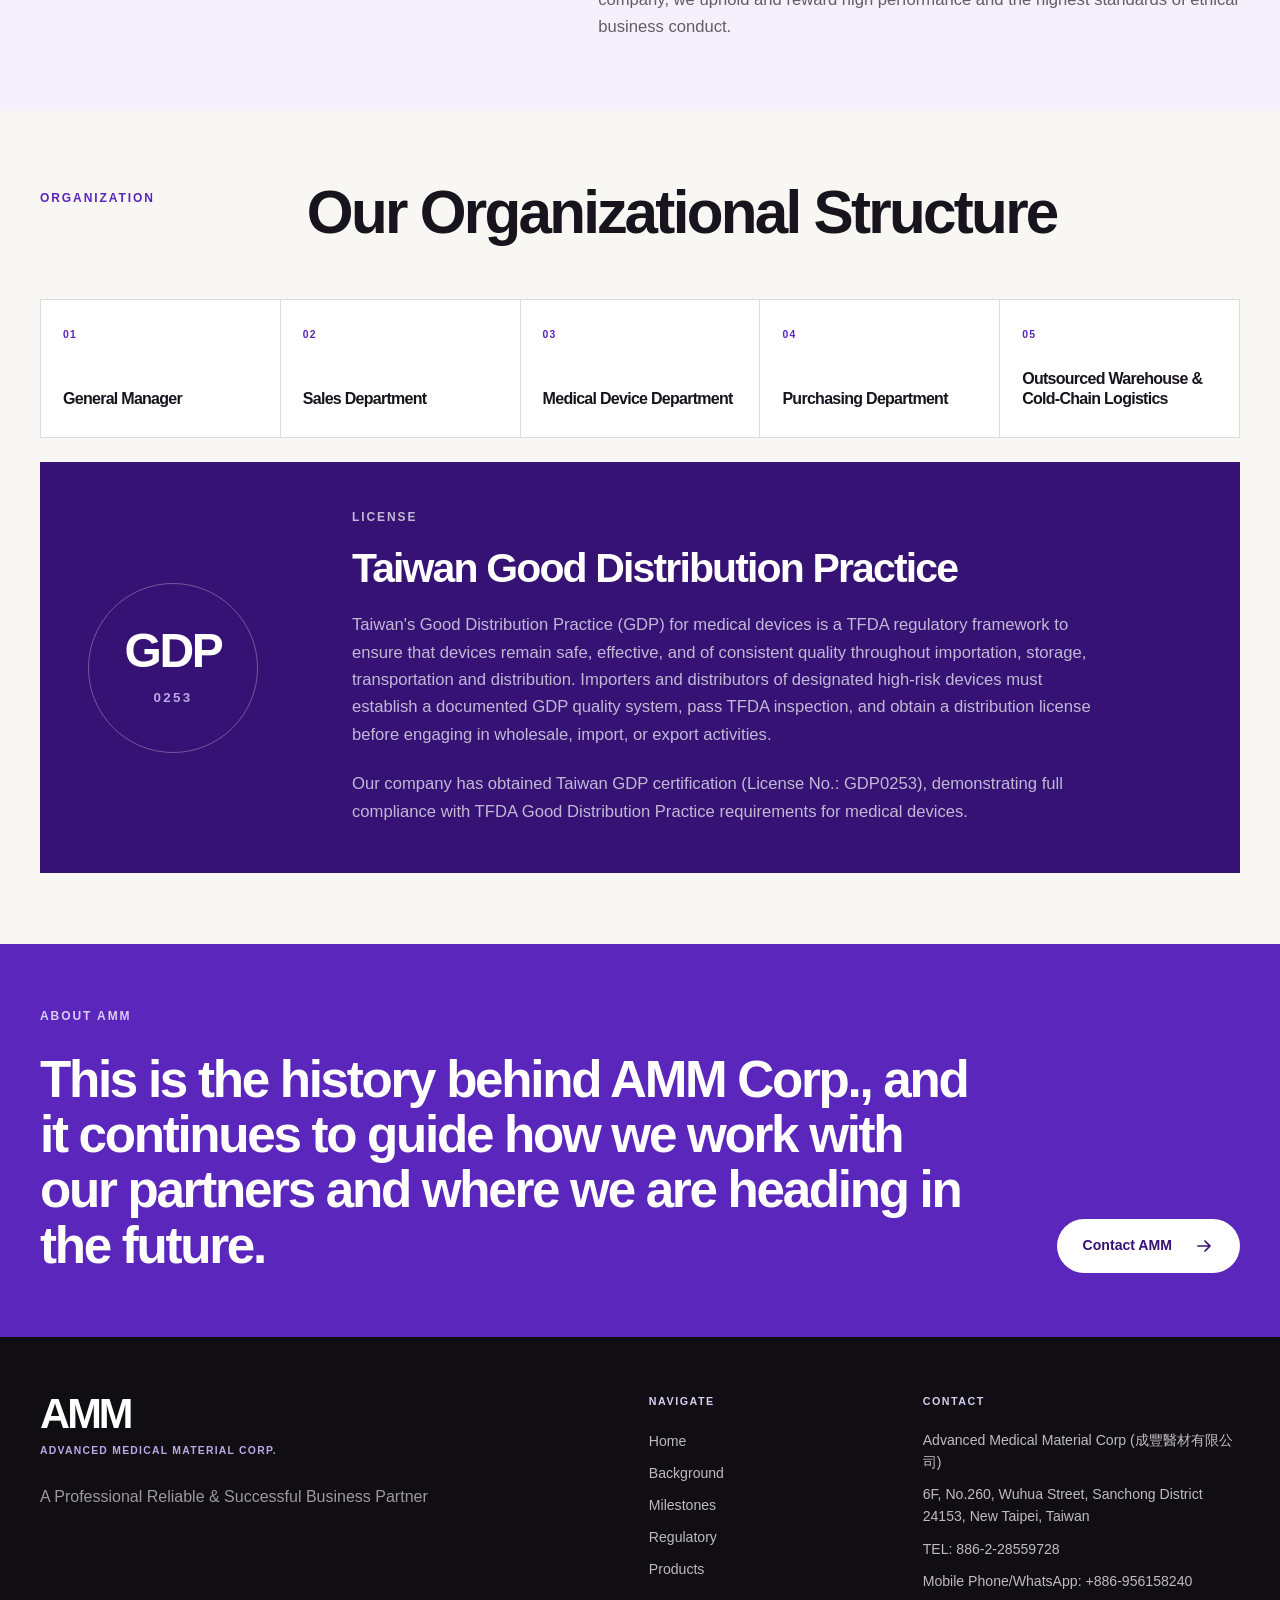
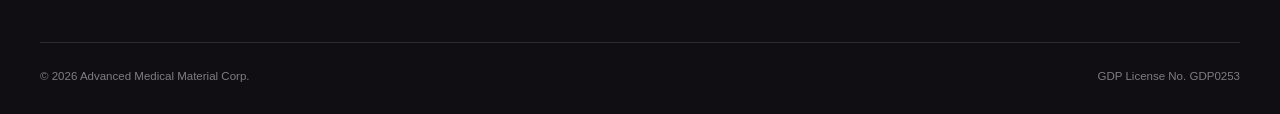
==== commit dd94a617: "Refine bilingual layout and product imagery" ====
--- a/site/about.html
+++ b/site/about.html
@@ -8,8 +8,8 @@
       content="Advanced Medical Material Corp. was established in 2016 to bring high-quality, competitively priced medical devices to Taiwan."
     />
     <title>About Advanced Medical Material Corp.</title>
-    <link rel="stylesheet" href="styles.css?v=20260722a" />
-    <script src="script.js?v=20260722a" defer></script>
+    <link rel="stylesheet" href="styles.css?v=20260722c" />
+    <script src="script.js?v=20260722c" defer></script>
   </head>
   <body class="about-page compact-site">
     <a class="skip-link" href="#main-content">Skip to content</a>
@@ -52,7 +52,7 @@
           <span>AMM</span>
         </div>
         <div class="content-shell about-hero-inner">
-          <p class="eyebrow reveal" data-i18n="about-heading">About Us</p>
+          <p class="eyebrow reveal">About Us</p>
           <h1 id="about-title" class="reveal" data-i18n="company-name">Advanced Medical Material Corp.</h1>
           <p class="hero-lead reveal" data-i18n="about-mission">
             Advanced Medical Material Corp. (AMM Corp.) was established in 2016 with a clear mission: to bring high-quality, competitively priced medical devices to Taiwan and give patients real choice in their treatment options.
@@ -63,7 +63,7 @@
       <nav class="anchor-nav" aria-label="About page sections">
         <div class="content-shell">
           <a href="#background" data-i18n="about-background-nav">Background</a>
-          <a href="#milestones">Milestones</a>
+          <a href="#milestones" data-i18n="milestones-nav">Milestones</a>
           <a href="#values" data-i18n="values-title">Core Value &amp; Vision</a>
           <a href="#organization" data-i18n="organization-license-nav">Organization &amp; License</a>
         </div>
@@ -73,7 +73,7 @@
         <div class="content-shell source-story-grid">
           <div class="section-index reveal" aria-hidden="true">01</div>
           <div class="story-heading reveal">
-            <p class="eyebrow" data-i18n="about-background-nav">Background</p>
+            <p class="eyebrow">Background</p>
             <h2 data-i18n="company-profile-title">Company Background</h2>
           </div>
           <div class="source-prose reveal">
@@ -91,7 +91,7 @@
         <div class="content-shell source-story-grid">
           <div class="section-index reveal" aria-hidden="true">02</div>
           <div class="story-heading reveal">
-            <p class="eyebrow eyebrow-light" data-i18n="growth-history-title">Our Journey</p>
+            <p class="eyebrow eyebrow-light">Our Journey</p>
             <h2 data-i18n="growth-history-title">Challenges That Shaped Us</h2>
           </div>
           <div class="source-prose reveal">
@@ -113,7 +113,7 @@
         <div class="content-shell source-story-grid">
           <div class="section-index reveal" aria-hidden="true">03</div>
           <div class="story-heading reveal">
-            <p class="eyebrow" data-i18n="teamwork-title">Our Team</p>
+            <p class="eyebrow">Our Team</p>
             <h2 data-i18n="teamwork-title">Growing Together, Not Alone</h2>
           </div>
           <div class="source-prose reveal">
@@ -138,7 +138,7 @@
         <div class="content-shell">
           <div class="compact-heading reveal">
             <p class="eyebrow">Journey &amp; Milestones</p>
-            <h2>Journey &amp; Milestones</h2>
+            <h2 data-i18n="milestones-heading">Company Milestones</h2>
           </div>
 
           <ol class="timeline compact-timeline">
@@ -154,8 +154,8 @@
       <section id="values" class="section compact-section source-values-section">
         <div class="content-shell source-values-grid">
           <div class="values-heading reveal">
-            <p class="eyebrow" data-i18n="values-title">Core Value and Vision</p>
-            <h2 data-i18n="values-title">Core Value and Vision</h2>
+            <p class="eyebrow">Core Value and Vision</p>
+            <h2 data-i18n="values-title">The Principles We Share</h2>
           </div>
           <div class="source-prose reveal">
             <p data-i18n="values-one">
@@ -171,8 +171,8 @@
       <section id="organization" class="section compact-section section-organization-source">
         <div class="content-shell">
           <div class="compact-heading reveal">
-            <p class="eyebrow" data-i18n="organization-title">Organization</p>
-            <h2 data-i18n="organization-title">Organization</h2>
+            <p class="eyebrow">Organization</p>
+            <h2 data-i18n="organization-title">Our Organizational Structure</h2>
           </div>
 
           <div class="source-organization-grid reveal" aria-label="AMM organization">
--- a/site/styles.css
+++ b/site/styles.css
@@ -255,6 +255,10 @@
 
 html[lang="zh-Hant"] body {
   font-family: "PingFang TC", "Noto Sans TC", "Microsoft JhengHei", "Inter Tight", "Aptos", sans-serif;
+}
+
+html[lang="zh-Hant"] body :lang(en) {
+  font-family: "Inter Tight", "Aptos", "Helvetica Neue", Arial, sans-serif;
 }
 
 .menu-toggle {
@@ -1958,6 +1962,10 @@
   font-size: clamp(3.6rem, 7vw, 7rem);
 }
 
+html[lang="zh-Hant"] .compact-about-hero .about-hero-inner h1 {
+  line-height: 1.12;
+}
+
 .compact-about-hero .about-hero-inner .hero-lead {
   max-width: 760px;
   margin-left: auto;
@@ -2112,12 +2120,16 @@
 }
 
 .organization-unit-card {
-  justify-content: flex-end;
+  align-items: flex-start;
+  justify-content: space-between;
   flex-direction: column;
   gap: 18px;
+  text-align: left;
 }
 
 .organization-unit-card span {
+  display: block;
+  width: 100%;
   color: var(--brand);
   font-size: 0.65rem;
   font-weight: 760;
@@ -2125,6 +2137,7 @@
 }
 
 .organization-unit-card h3 {
+  width: 100%;
   margin: 0;
   font-size: clamp(0.92rem, 1.25vw, 1.08rem);
   line-height: 1.28;
@@ -3708,7 +3721,7 @@
 .product-card-specs > div {
   display: grid;
   grid-template-columns: 1fr auto;
-  padding: 10px 0;
+  padding: 12px 0;
   border-top: 1px solid var(--line);
   gap: 16px;
 }
@@ -3719,7 +3732,7 @@
 
 .product-card-specs dt {
   color: var(--muted);
-  font-size: 0.65rem;
+  font-size: 0.72rem;
   font-weight: 700;
   letter-spacing: 0.06em;
   text-transform: uppercase;
@@ -3727,7 +3740,7 @@
 
 .product-card-specs dd {
   color: var(--ink);
-  font-size: 0.78rem;
+  font-size: 0.92rem;
   font-weight: 680;
   text-align: right;
 }
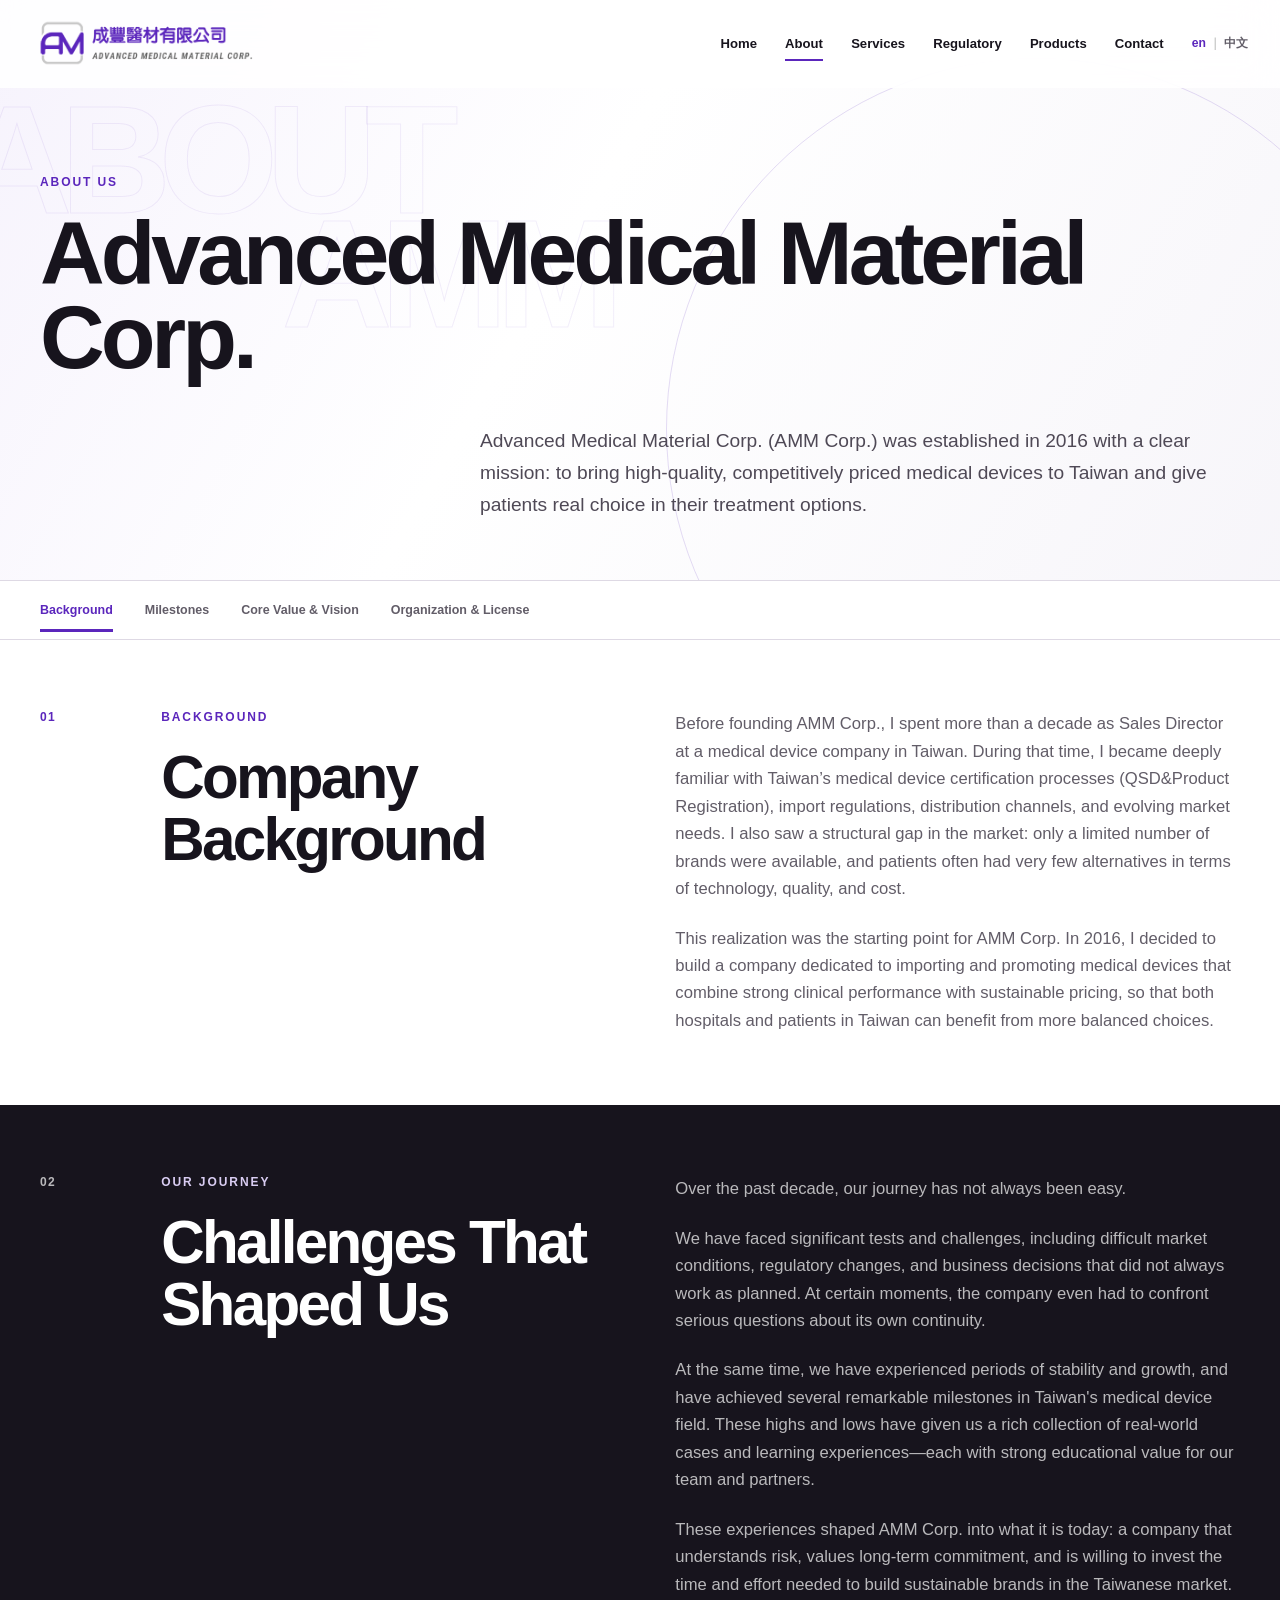
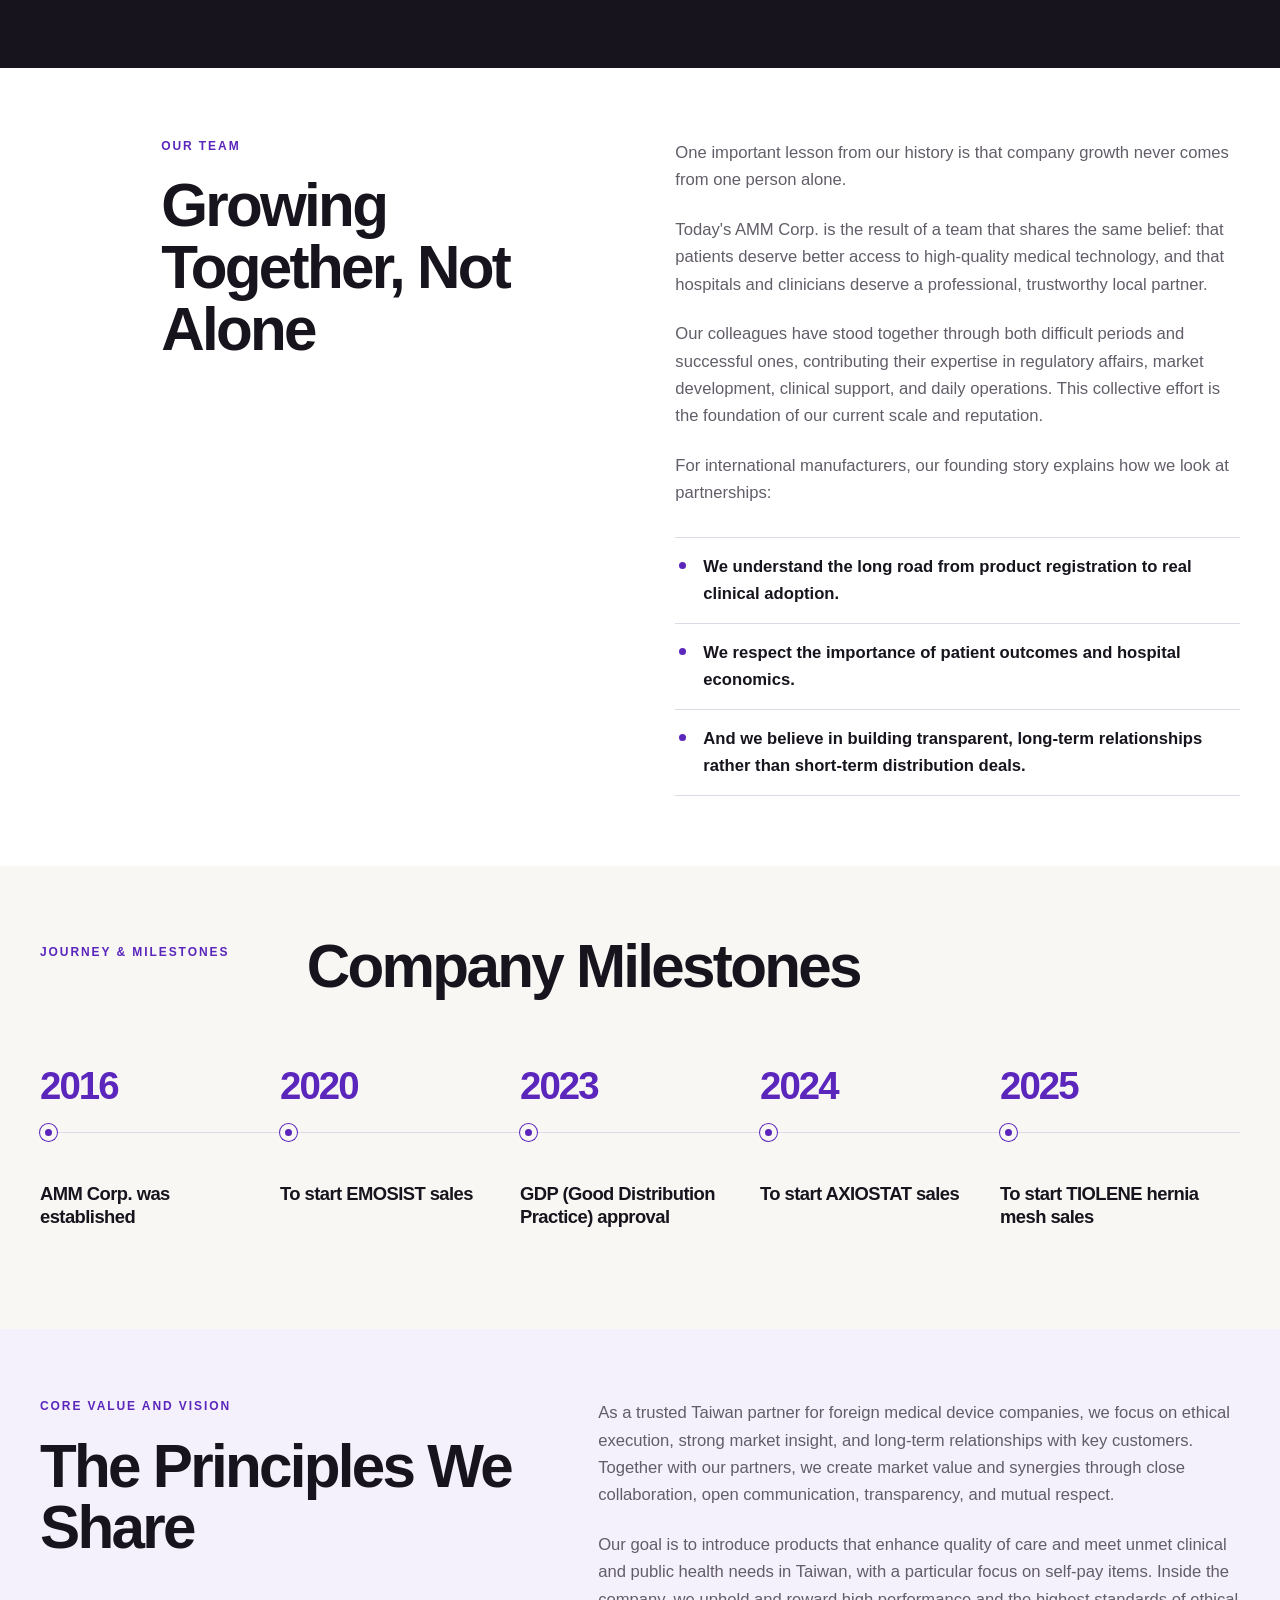
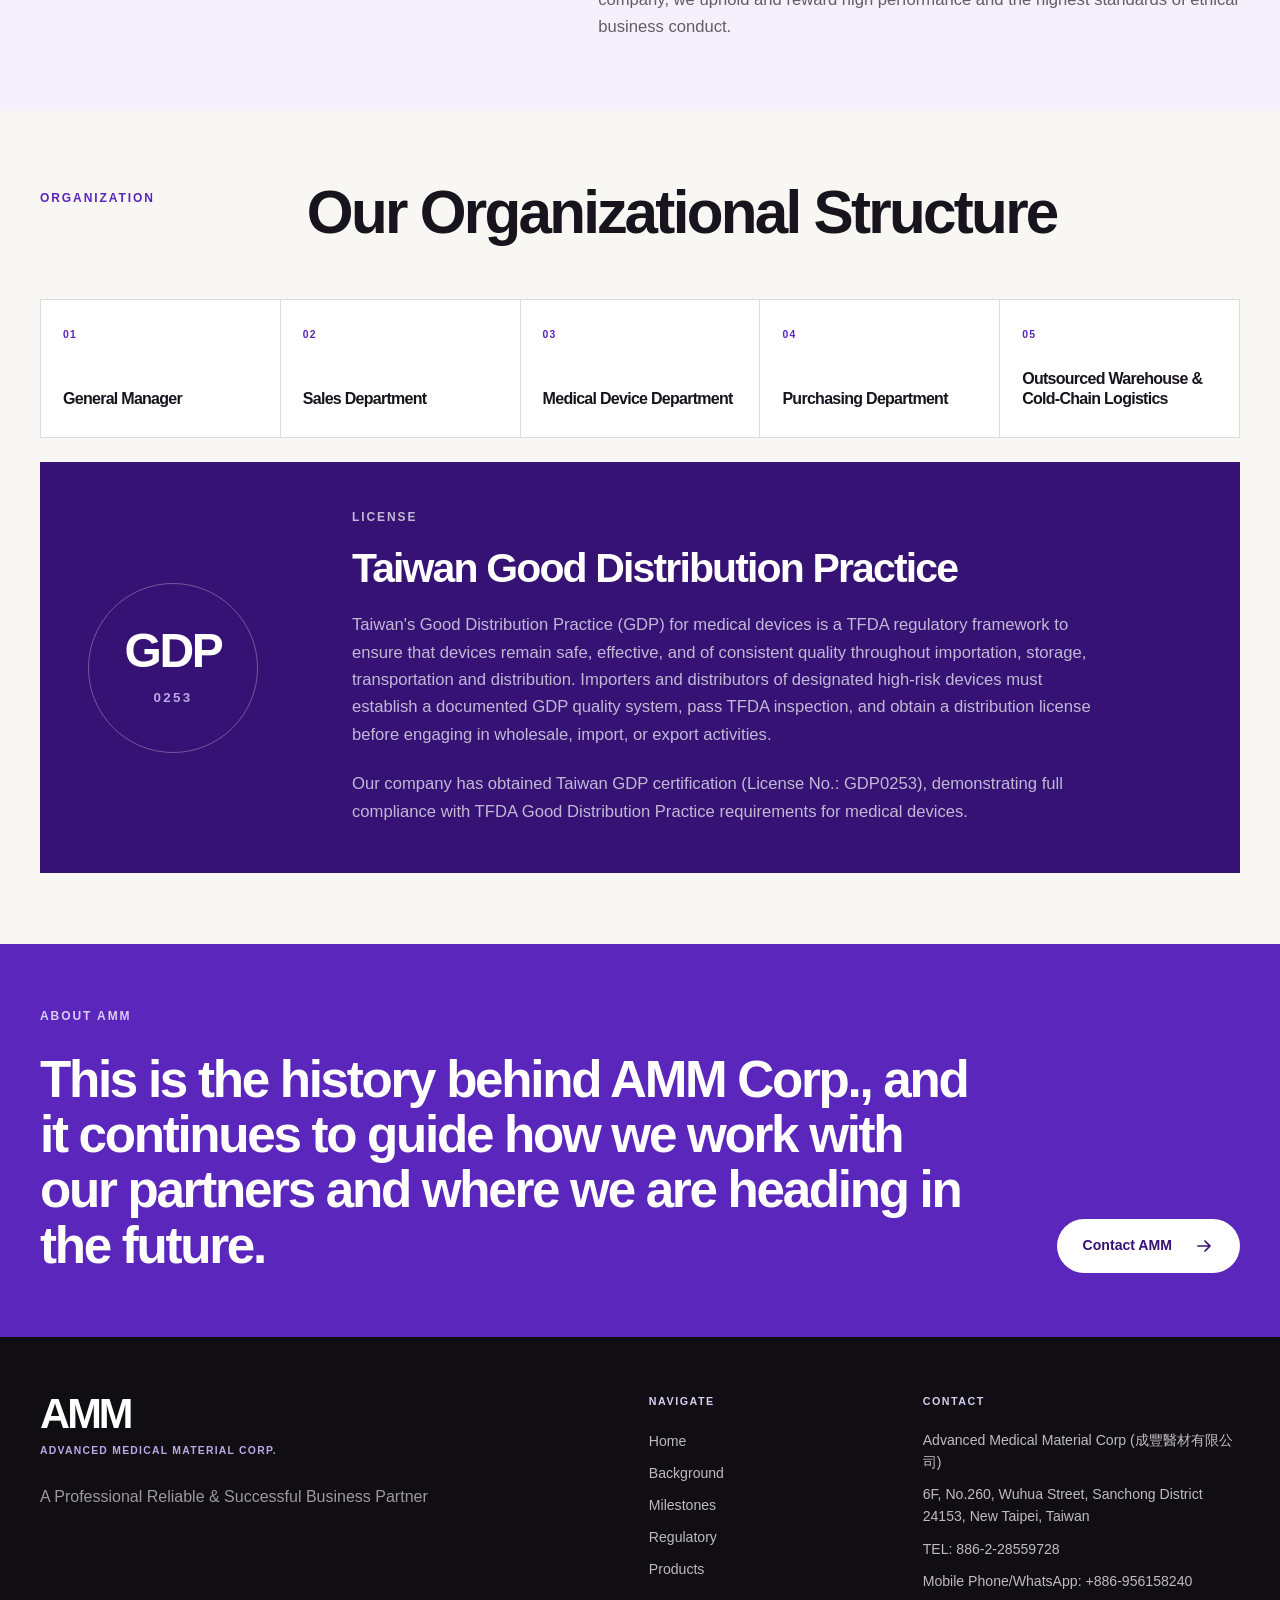
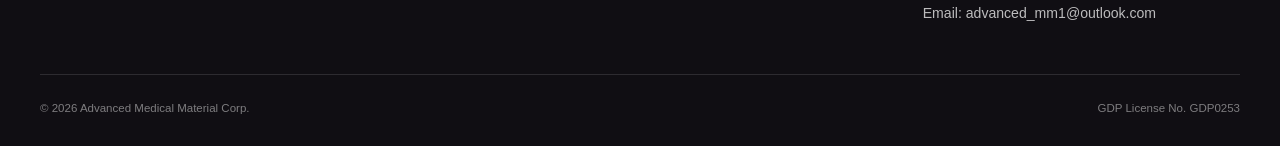
==== commit c6312b72: "Update bilingual site content and contact details" ====
--- a/site/about.html
+++ b/site/about.html
@@ -8,8 +8,8 @@
       content="Advanced Medical Material Corp. was established in 2016 to bring high-quality, competitively priced medical devices to Taiwan."
     />
     <title>About Advanced Medical Material Corp.</title>
-    <link rel="stylesheet" href="styles.css?v=20260722c" />
-    <script src="script.js?v=20260722c" defer></script>
+    <link rel="stylesheet" href="styles.css?v=20260724b" />
+    <script src="script.js?v=20260724b" defer></script>
   </head>
   <body class="about-page compact-site">
     <a class="skip-link" href="#main-content">Skip to content</a>
@@ -27,17 +27,17 @@
           aria-controls="primary-navigation"
           data-menu-toggle
         >
-          <span>Menu</span>
+          <span data-i18n="nav-menu">Menu</span>
           <span class="menu-icon" aria-hidden="true"><i></i><i></i></span>
         </button>
 
         <nav id="primary-navigation" class="primary-nav" aria-label="Primary navigation" data-navigation>
-          <a href="index.html">Home</a>
-          <a href="about.html" aria-current="page">About</a>
-          <a href="services.html">Services</a>
-          <a href="regulatory.html">Regulatory</a>
-          <a href="products.html">Products</a>
-          <a href="#contact">Contact</a>
+          <a href="index.html" data-i18n="nav-home">Home</a>
+          <a href="about.html" aria-current="page" data-i18n="nav-about">About</a>
+          <a href="services.html" data-i18n="nav-services">Services</a>
+          <a href="regulatory.html" data-i18n="nav-regulatory">Regulatory</a>
+          <a href="products.html" data-i18n="nav-products">Products</a>
+          <a href="#contact" data-i18n="nav-contact">Contact</a>
           <button class="language-toggle" type="button" data-language-toggle aria-pressed="false" aria-label="Switch to Chinese">
             <span data-language-label="en">en</span><i aria-hidden="true">｜</i><span data-language-label="tw">中文</span>
           </button>
@@ -229,11 +229,12 @@
           <a href="products.html">Products</a>
         </div>
         <div class="footer-contact">
-          <p class="footer-label">Contact</p>
-          <p>Advanced Medical Material Corp (成豐醫材有限公司)</p>
-          <p>6F, No.260, Wuhua Street, Sanchong District 24153, New Taipei, Taiwan</p>
-          <a href="tel:+886228559728">TEL: 886-2-28559728</a>
-          <a href="tel:+886956158240">Mobile Phone/WhatsApp: +886-956158240</a>
+          <p class="footer-label" data-i18n="footer-contact-label">Contact</p>
+          <p data-i18n="footer-company">Advanced Medical Material Corp (成豐醫材有限公司)</p>
+          <p data-i18n="footer-address">6F, No.260, Wuhua Street, Sanchong District 24153, New Taipei, Taiwan</p>
+          <a href="tel:+886228559728" data-i18n="footer-phone">TEL: 886-2-28559728</a>
+          <a href="tel:+886956158240" data-i18n="footer-mobile">Mobile Phone/WhatsApp: +886-956158240</a>
+          <a href="mailto:advanced_mm1@outlook.com" data-i18n="footer-email">Email: advanced_mm1@outlook.com</a>
         </div>
       </div>
       <div class="content-shell footer-bottom">
--- a/site/styles.css
+++ b/site/styles.css
@@ -572,11 +572,13 @@
 }
 
 .section-index {
-  padding-top: 5px;
+  align-self: start;
+  padding-top: 0;
   color: var(--brand);
   font-size: 0.75rem;
   font-weight: 750;
   letter-spacing: 0.12em;
+  line-height: 1.2;
 }
 
 .intro-heading h2,
